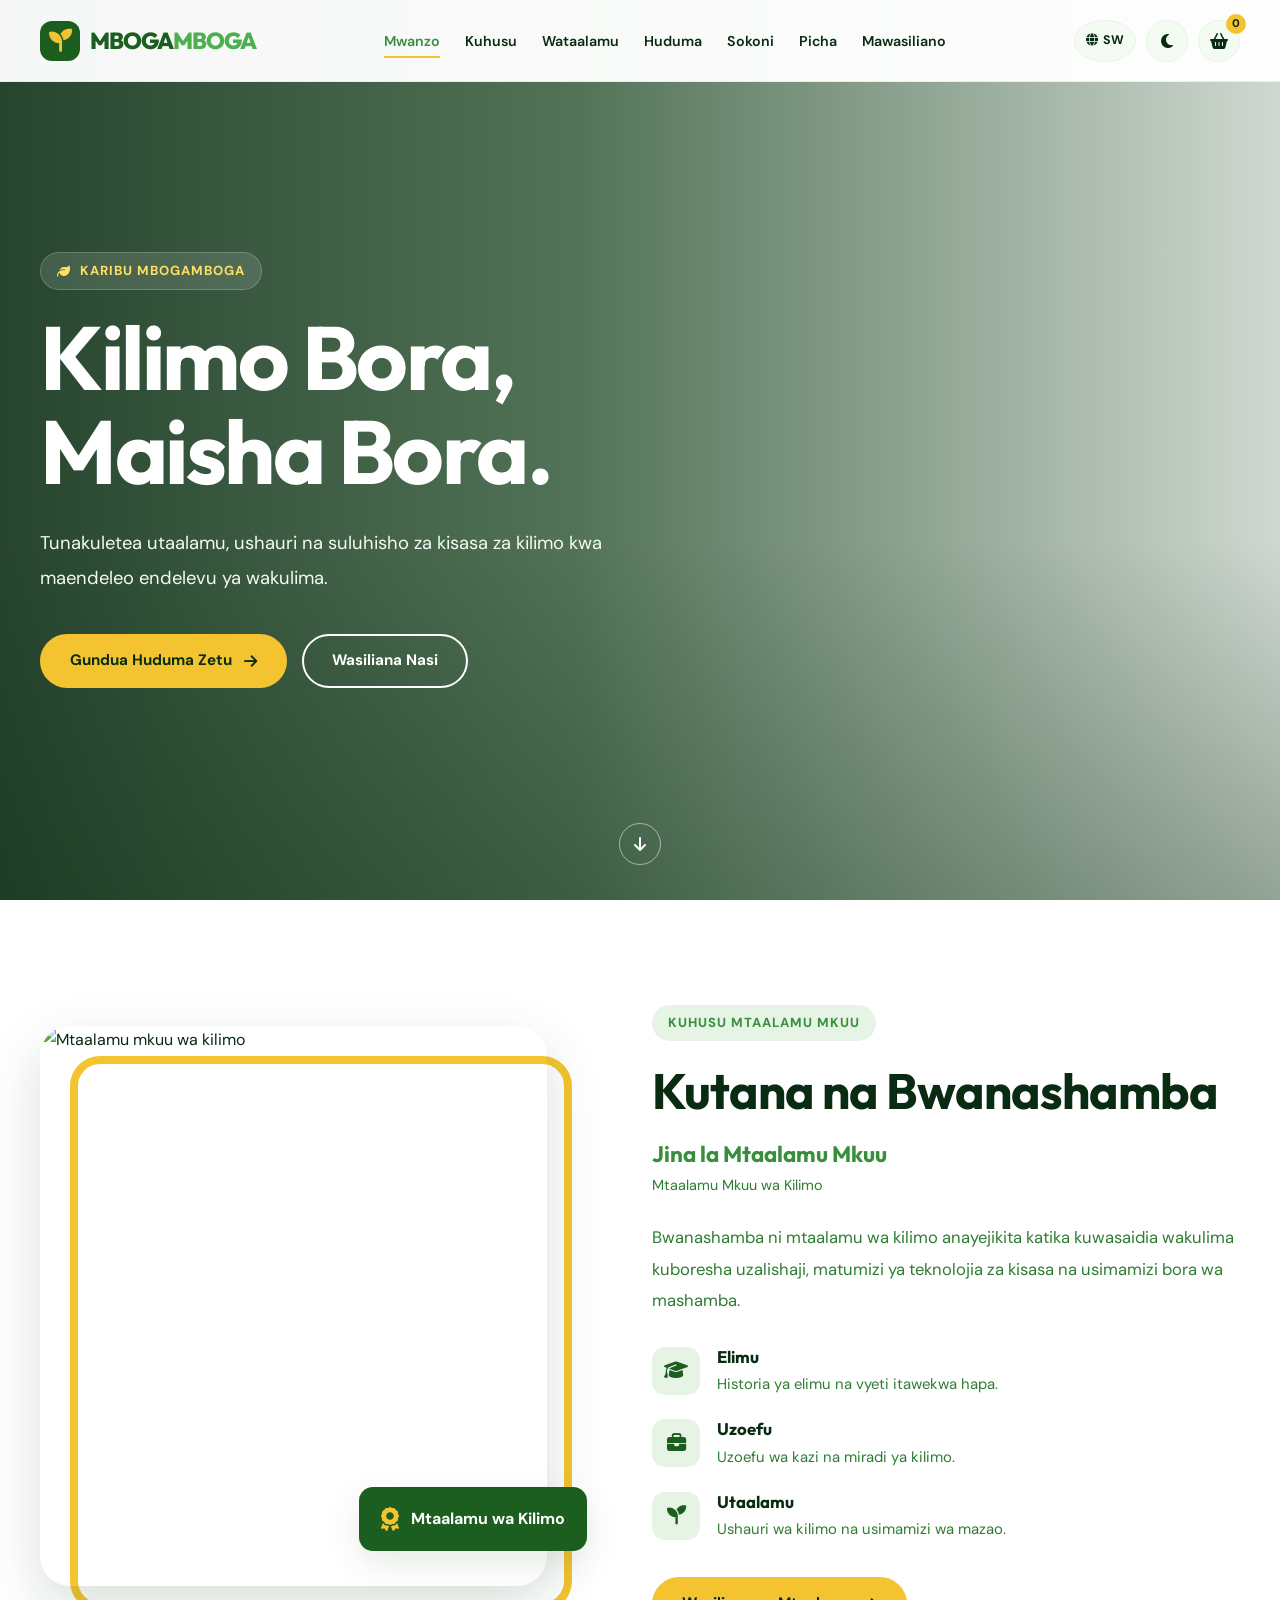
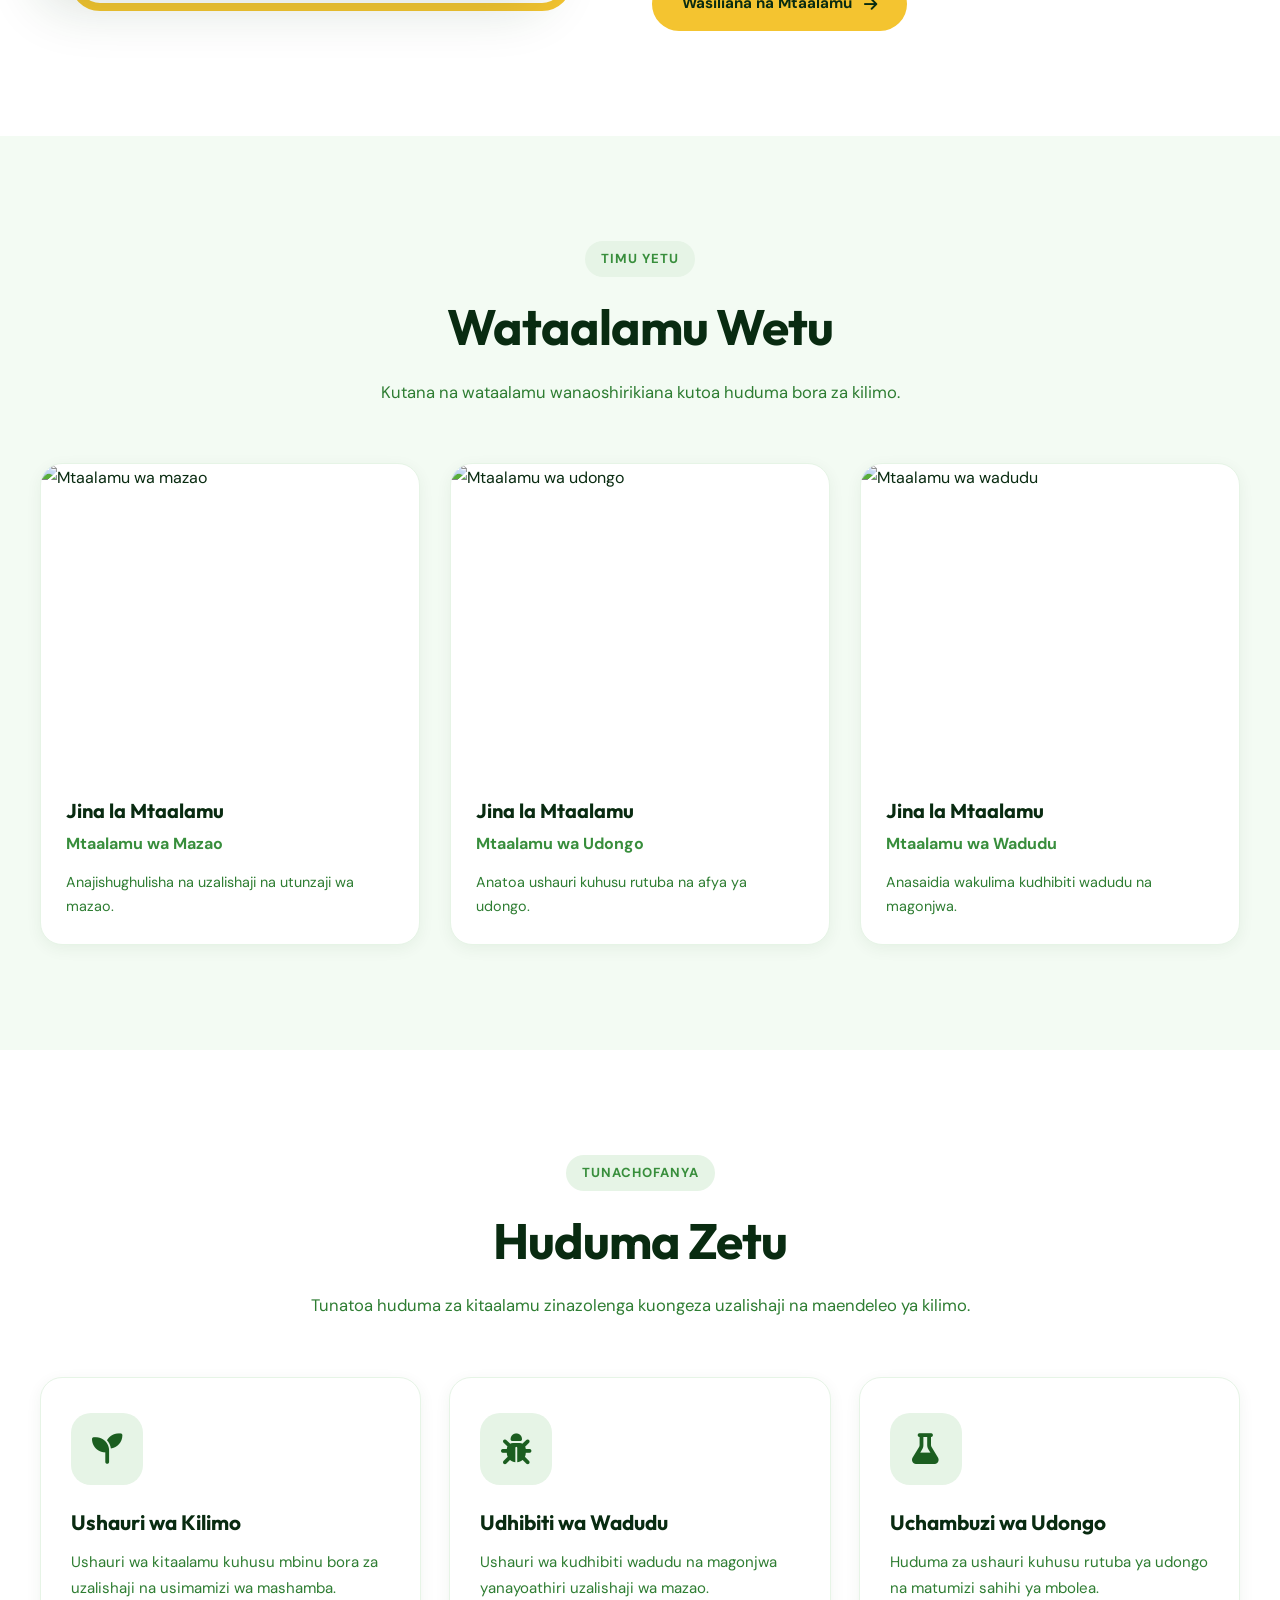
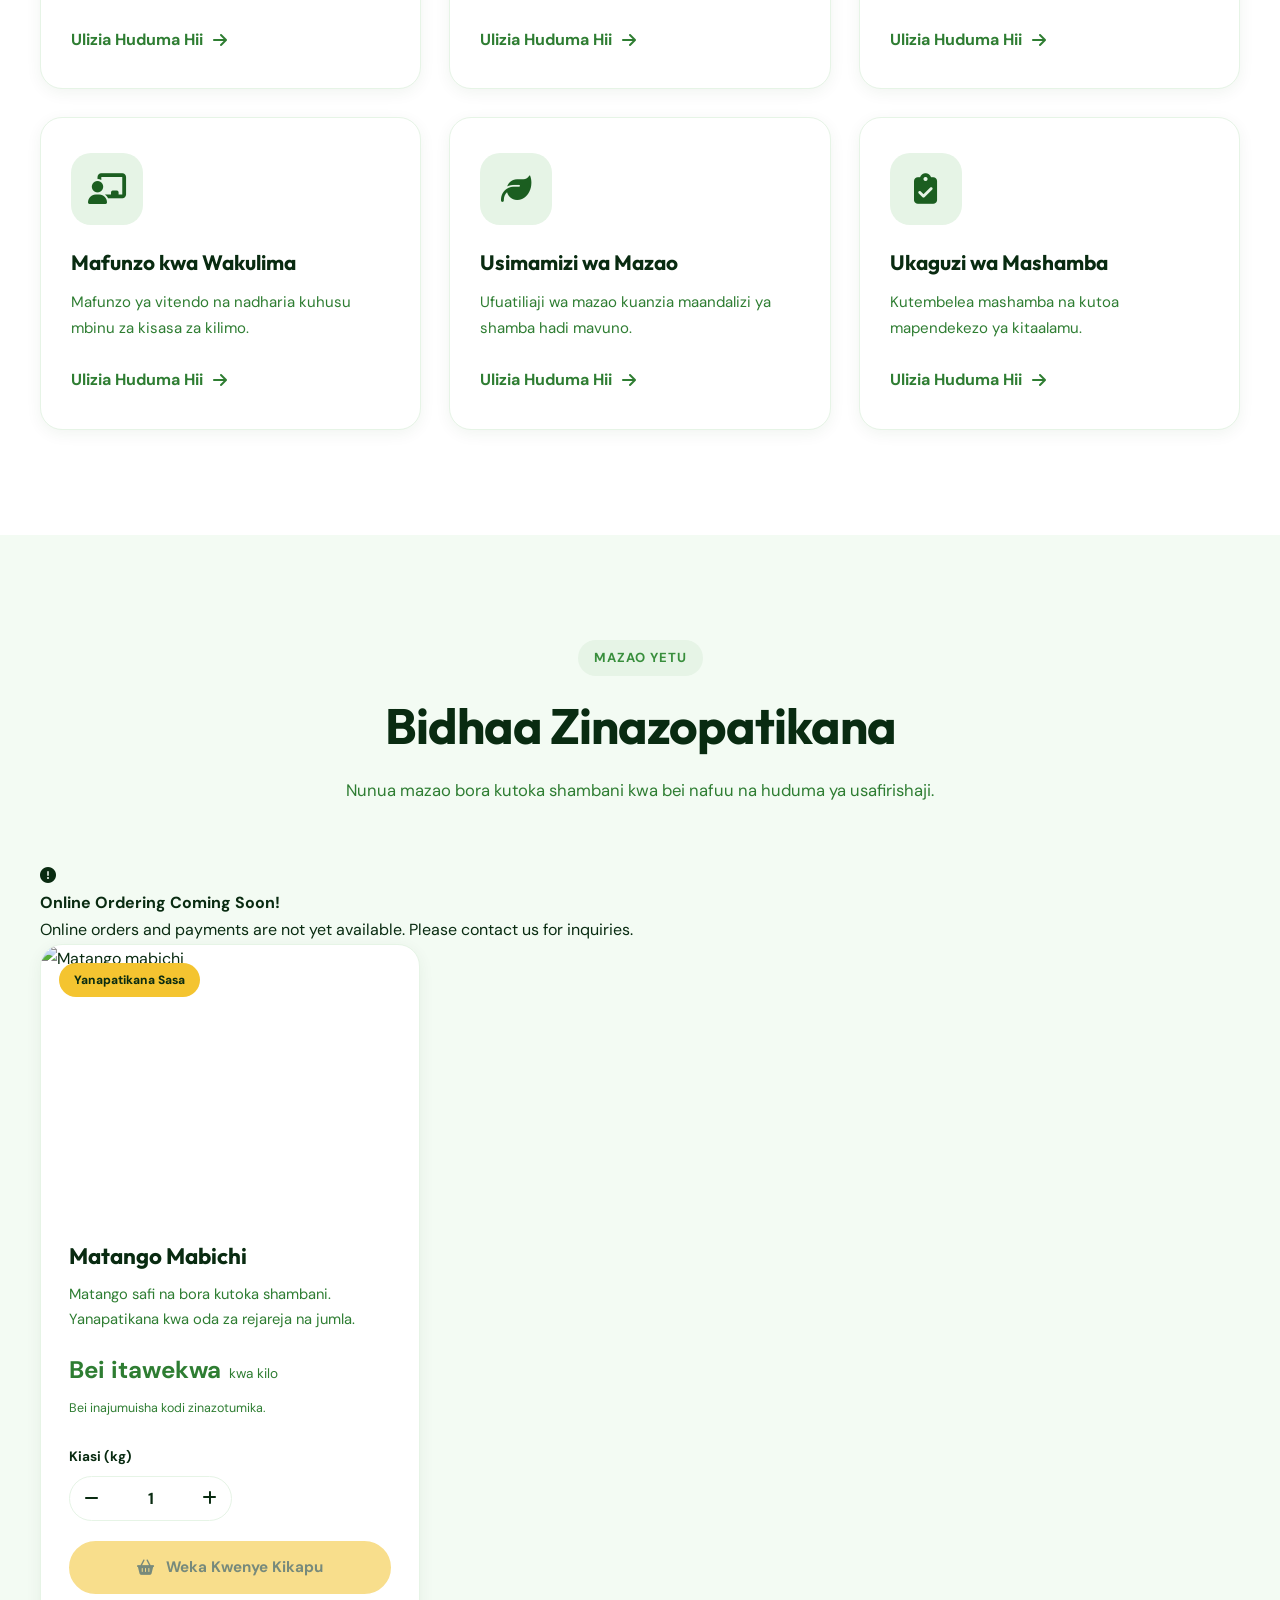
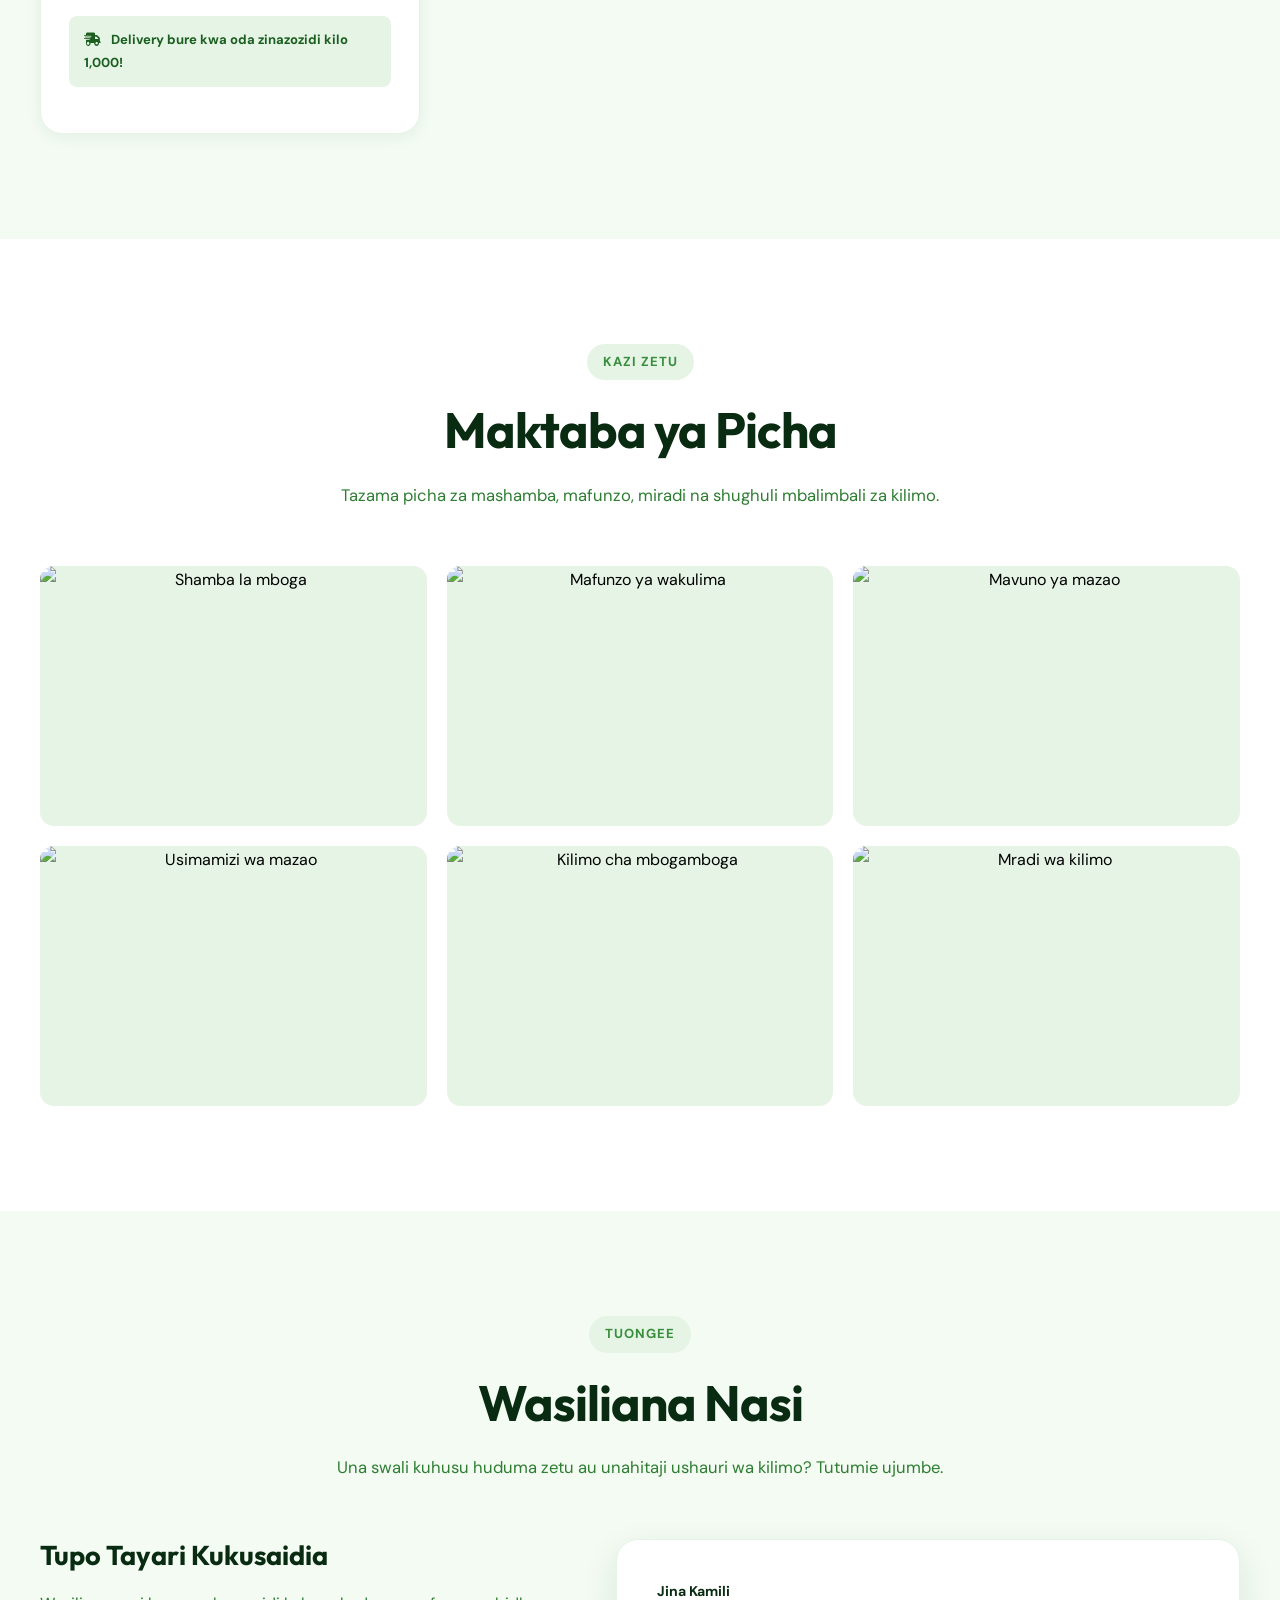
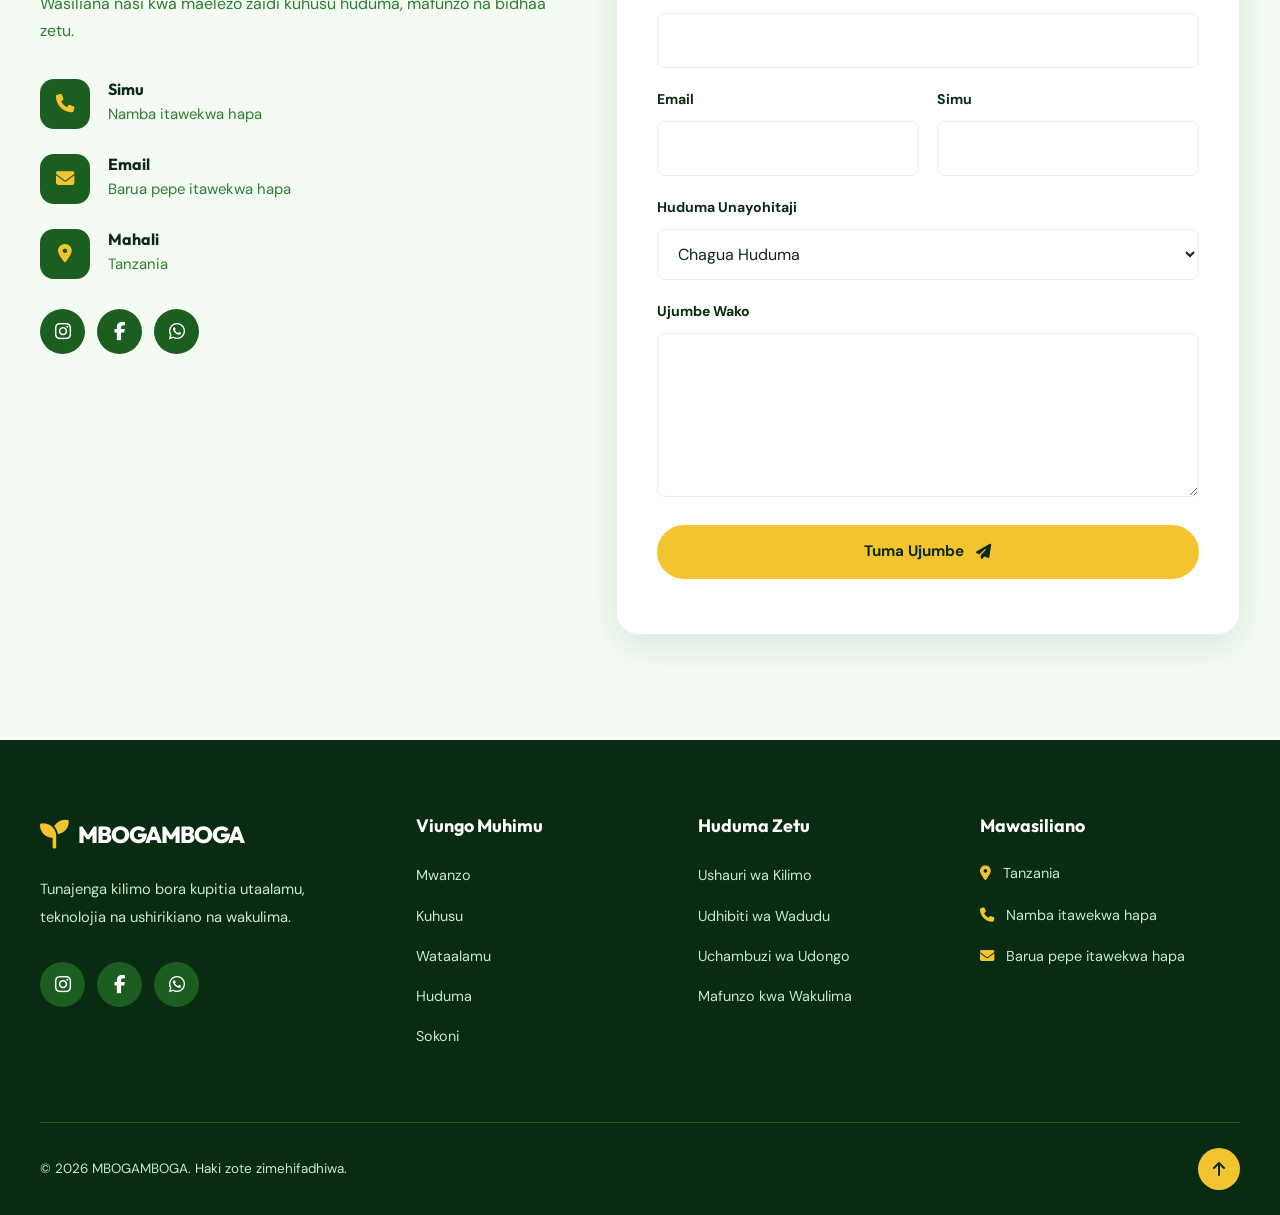
==== index.html @ ae81acc1 "first git push" ====
<!DOCTYPE html>
<html lang="sw">
<head>
  <meta charset="UTF-8">
  <meta name="viewport" content="width=device-width, initial-scale=1.0">

  <meta name="description" content="MBOGAMBOGA - Huduma za kitaalamu za kilimo, ushauri kwa wakulima na bidhaa bora za shambani.">
  <meta name="theme-color" content="#1B5E20">

  <title>MBOGAMBOGA | Kilimo Bora, Maisha Bora</title>

  <!-- Google Fonts -->
  <link rel="preconnect" href="https://fonts.googleapis.com">
  <link rel="preconnect" href="https://fonts.gstatic.com" crossorigin>
  <link href="https://fonts.googleapis.com/css2?family=DM+Sans:wght@400;500;600;700&family=Outfit:wght@400;500;600;700;800&display=swap" rel="stylesheet">

  <!-- Font Awesome Icons -->
  <link rel="stylesheet" href="https://cdnjs.cloudflare.com/ajax/libs/font-awesome/6.7.2/css/all.min.css">

  <!-- Main Stylesheet -->
  <link rel="stylesheet" href="style.css">

  <!-- JavaScript -->
  <script src="script.js" defer></script>
</head>

<body>

  <!-- ======================================
       HEADER / NAVIGATION
  ======================================= -->
  <header class="site-header" id="siteHeader">
    <div class="container nav-container">

      <a href="#home" class="logo" aria-label="Mbogamboga Home">
        <span class="logo-icon">
          <i class="fa-solid fa-seedling"></i>
        </span>
        <span>MBOGA<span class="logo-highlight">MBOGA</span></span>
      </a>

      <nav class="main-nav" id="mainNav" aria-label="Main Navigation">
        <ul class="nav-links">
          <li><a href="#home" class="nav-link active" data-i18n="navHome">Mwanzo</a></li>
          <li><a href="#about" class="nav-link" data-i18n="navAbout">Kuhusu</a></li>
          <li><a href="#team" class="nav-link" data-i18n="navTeam">Wataalamu</a></li>
          <li><a href="#services" class="nav-link" data-i18n="navServices">Huduma</a></li>
          <li><a href="#shop" class="nav-link" data-i18n="navShop">Sokoni</a></li>
          <li><a href="#gallery" class="nav-link" data-i18n="navGallery">Picha</a></li>
          <li><a href="#contact" class="nav-link" data-i18n="navContact">Mawasiliano</a></li>
        </ul>
      </nav>

      <div class="nav-actions">

        <!-- Language Switcher -->
        <button class="icon-btn language-toggle" id="languageToggle"
                type="button" aria-label="Change Language">
          <i class="fa-solid fa-globe"></i>
          <span id="currentLanguage">SW</span>
        </button>

        <!-- Theme Switcher -->
        <button class="icon-btn theme-toggle" id="themeToggle"
                type="button" aria-label="Change Theme">
          <i class="fa-solid fa-moon" id="themeIcon"></i>
        </button>

        <!-- Shopping Cart -->
        <button class="icon-btn cart-toggle" id="cartToggle"
                type="button" aria-label="Open Shopping Cart">
          <i class="fa-solid fa-basket-shopping"></i>
          <span class="cart-count" id="cartCount">0</span>
        </button>

        <!-- Mobile Menu -->
        <button class="icon-btn mobile-menu-toggle" id="menuToggle"
                type="button" aria-label="Toggle Menu"
                aria-expanded="false" aria-controls="mainNav">
          <i class="fa-solid fa-bars"></i>
        </button>

      </div>
    </div>
  </header>

  <main>

    <!-- ======================================
         HERO SECTION
    ======================================= -->
    <section class="hero-section" id="home">
      <div class="hero-overlay"></div>

      <div class="container hero-container">
        <div class="hero-content">

          <span class="section-tag hero-tag">
            <i class="fa-solid fa-leaf"></i>
            <span data-i18n="heroTag">Karibu Mbogamboga</span>
          </span>

          <h1 data-i18n="heroTitle">
            Kilimo Bora,<br>Maisha Bora.
          </h1>

          <p class="hero-description" data-i18n="heroDescription">
            Tunakuletea utaalamu, ushauri na suluhisho za kisasa
            za kilimo kwa maendeleo endelevu ya wakulima.
          </p>

          <div class="hero-buttons">
            <a href="#services" class="btn btn-primary">
              <span data-i18n="exploreServices">Gundua Huduma Zetu</span>
              <i class="fa-solid fa-arrow-right"></i>
            </a>

            <a href="#contact" class="btn btn-outline-light">
              <span data-i18n="contactUs">Wasiliana Nasi</span>
            </a>
          </div>

        </div>
      </div>

      <a href="#about" class="hero-scroll" aria-label="Scroll Down">
        <i class="fa-solid fa-arrow-down"></i>
      </a>
    </section>


    <!-- ======================================
         ABOUT MAIN EXPERT
    ======================================= -->
    <section class="section about-section" id="about">
      <div class="container">

        <div class="about-grid">

          <div class="about-image-wrapper">
            <img src="images/main-expert.jpg"
                 alt="Mtaalamu mkuu wa kilimo"
                 class="about-image"
                 loading="lazy">

            <div class="experience-badge">
              <i class="fa-solid fa-award"></i>
              <span data-i18n="expertBadge">Mtaalamu wa Kilimo</span>
            </div>
          </div>

          <div class="about-content">

            <span class="section-tag" data-i18n="aboutTag">
              Kuhusu Mtaalamu Mkuu
            </span>

            <h2 class="section-title" data-i18n="aboutTitle">
              Kutana na Bwanashamba
            </h2>

            <h3 class="expert-name">
              Jina la Mtaalamu Mkuu
            </h3>

            <p class="expert-role" data-i18n="mainExpertRole">
              Mtaalamu Mkuu wa Kilimo
            </p>

            <p class="section-description" data-i18n="aboutDescription">
              Bwanashamba ni mtaalamu wa kilimo anayejikita
              katika kuwasaidia wakulima kuboresha uzalishaji,
              matumizi ya teknolojia za kisasa na usimamizi
              bora wa mashamba.
            </p>

            <div class="expert-details">

              <div class="detail-item">
                <i class="fa-solid fa-graduation-cap"></i>
                <div>
                  <h4 data-i18n="educationTitle">Elimu</h4>
                  <p data-i18n="educationDescription">
                    Historia ya elimu na vyeti itawekwa hapa.
                  </p>
                </div>
              </div>

              <div class="detail-item">
                <i class="fa-solid fa-briefcase"></i>
                <div>
                  <h4 data-i18n="experienceTitle">Uzoefu</h4>
                  <p data-i18n="experienceDescription">
                    Uzoefu wa kazi na miradi ya kilimo.
                  </p>
                </div>
              </div>

              <div class="detail-item">
                <i class="fa-solid fa-seedling"></i>
                <div>
                  <h4 data-i18n="specializationTitle">Utaalamu</h4>
                  <p data-i18n="specializationDescription">
                    Ushauri wa kilimo na usimamizi wa mazao.
                  </p>
                </div>
              </div>

            </div>

            <a href="#contact" class="btn btn-primary">
              <span data-i18n="contactExpert">Wasiliana na Mtaalamu</span>
              <i class="fa-solid fa-arrow-right"></i>
            </a>

          </div>
        </div>
      </div>
    </section>


    <!-- ======================================
         EXPERT TEAM
    ======================================= -->
    <section class="section team-section" id="team">
      <div class="container">

        <div class="section-heading text-center">
          <span class="section-tag" data-i18n="teamTag">
            Timu Yetu
          </span>

          <h2 class="section-title" data-i18n="teamTitle">
            Wataalamu Wetu
          </h2>

          <p class="section-description" data-i18n="teamDescription">
            Kutana na wataalamu wanaoshirikiana kutoa
            huduma bora za kilimo.
          </p>
        </div>

        <div class="team-grid">

          <article class="team-card">
            <div class="team-image">
              <img src="images/experts/expert-1.jpg"
                   alt="Mtaalamu wa mazao"
                   loading="lazy">
            </div>

            <div class="team-info">
              <h3>Jina la Mtaalamu</h3>
              <p data-i18n="teamRole1">Mtaalamu wa Mazao</p>
              <span data-i18n="teamBio1">
                Anajishughulisha na uzalishaji na utunzaji wa mazao.
              </span>
            </div>
          </article>

          <article class="team-card">
            <div class="team-image">
              <img src="images/experts/expert-2.jpg"
                   alt="Mtaalamu wa udongo"
                   loading="lazy">
            </div>

            <div class="team-info">
              <h3>Jina la Mtaalamu</h3>
              <p data-i18n="teamRole2">Mtaalamu wa Udongo</p>
              <span data-i18n="teamBio2">
                Anatoa ushauri kuhusu rutuba na afya ya udongo.
              </span>
            </div>
          </article>

          <article class="team-card">
            <div class="team-image">
              <img src="images/experts/expert-3.jpg"
                   alt="Mtaalamu wa wadudu"
                   loading="lazy">
            </div>

            <div class="team-info">
              <h3>Jina la Mtaalamu</h3>
              <p data-i18n="teamRole3">Mtaalamu wa Wadudu</p>
              <span data-i18n="teamBio3">
                Anasaidia wakulima kudhibiti wadudu na magonjwa.
              </span>
            </div>
          </article>

        </div>
      </div>
    </section>


    <!-- ======================================
         AGRICULTURAL SERVICES
    ======================================= -->
    <section class="section services-section" id="services">
      <div class="container">

        <div class="section-heading text-center">
          <span class="section-tag" data-i18n="servicesTag">
            Tunachofanya
          </span>

          <h2 class="section-title" data-i18n="servicesTitle">
            Huduma Zetu
          </h2>

          <p class="section-description" data-i18n="servicesDescription">
            Tunatoa huduma za kitaalamu zinazolenga
            kuongeza uzalishaji na maendeleo ya kilimo.
          </p>
        </div>

        <div class="services-grid">

          <article class="service-card">
            <div class="service-icon">
              <i class="fa-solid fa-seedling"></i>
            </div>

            <h3 data-i18n="service1Title">Ushauri wa Kilimo</h3>

            <p data-i18n="service1Description">
              Ushauri wa kitaalamu kuhusu mbinu bora
              za uzalishaji na usimamizi wa mashamba.
            </p>

            <button class="service-inquiry btn-link"
                    type="button"
                    data-service="agricultural-consultation">
              <span data-i18n="inquireService">Ulizia Huduma Hii</span>
              <i class="fa-solid fa-arrow-right"></i>
            </button>
          </article>

          <article class="service-card">
            <div class="service-icon">
              <i class="fa-solid fa-bug"></i>
            </div>

            <h3 data-i18n="service2Title">Udhibiti wa Wadudu</h3>

            <p data-i18n="service2Description">
              Ushauri wa kudhibiti wadudu na magonjwa
              yanayoathiri uzalishaji wa mazao.
            </p>

            <button class="service-inquiry btn-link"
                    type="button"
                    data-service="pest-management">
              <span data-i18n="inquireService">Ulizia Huduma Hii</span>
              <i class="fa-solid fa-arrow-right"></i>
            </button>
          </article>

          <article class="service-card">
            <div class="service-icon">
              <i class="fa-solid fa-flask"></i>
            </div>

            <h3 data-i18n="service3Title">Uchambuzi wa Udongo</h3>

            <p data-i18n="service3Description">
              Huduma za ushauri kuhusu rutuba
              ya udongo na matumizi sahihi ya mbolea.
            </p>

            <button class="service-inquiry btn-link"
                    type="button"
                    data-service="soil-analysis">
              <span data-i18n="inquireService">Ulizia Huduma Hii</span>
              <i class="fa-solid fa-arrow-right"></i>
            </button>
          </article>

          <article class="service-card">
            <div class="service-icon">
              <i class="fa-solid fa-chalkboard-user"></i>
            </div>

            <h3 data-i18n="service4Title">Mafunzo kwa Wakulima</h3>

            <p data-i18n="service4Description">
              Mafunzo ya vitendo na nadharia
              kuhusu mbinu za kisasa za kilimo.
            </p>

            <button class="service-inquiry btn-link"
                    type="button"
                    data-service="farmer-training">
              <span data-i18n="inquireService">Ulizia Huduma Hii</span>
              <i class="fa-solid fa-arrow-right"></i>
            </button>
          </article>

          <article class="service-card">
            <div class="service-icon">
              <i class="fa-solid fa-leaf"></i>
            </div>

            <h3 data-i18n="service5Title">Usimamizi wa Mazao</h3>

            <p data-i18n="service5Description">
              Ufuatiliaji wa mazao kuanzia
              maandalizi ya shamba hadi mavuno.
            </p>

            <button class="service-inquiry btn-link"
                    type="button"
                    data-service="crop-management">
              <span data-i18n="inquireService">Ulizia Huduma Hii</span>
              <i class="fa-solid fa-arrow-right"></i>
            </button>
          </article>

          <article class="service-card">
            <div class="service-icon">
              <i class="fa-solid fa-clipboard-check"></i>
            </div>

            <h3 data-i18n="service6Title">Ukaguzi wa Mashamba</h3>

            <p data-i18n="service6Description">
              Kutembelea mashamba na kutoa
              mapendekezo ya kitaalamu.
            </p>

            <button class="service-inquiry btn-link"
                    type="button"
                    data-service="farm-inspection">
              <span data-i18n="inquireService">Ulizia Huduma Hii</span>
              <i class="fa-solid fa-arrow-right"></i>
            </button>
          </article>

        </div>
      </div>
    </section>


    <!-- ======================================
         SHOP / ACTIVE PRODUCTS
    ======================================= -->
    <section class="section shop-section" id="shop">
      <div class="container">

        <div class="section-heading text-center">
          <span class="section-tag" data-i18n="shopTag">
            Mazao Yetu
          </span>

          <h2 class="section-title" data-i18n="shopTitle">
            Bidhaa Zinazopatikana
          </h2>

          <p class="section-description" data-i18n="shopDescription">
            Nunua mazao bora kutoka shambani
            kwa bei nafuu na huduma ya usafirishaji.
          </p>
        </div>

        <!-- Online Ordering Notice -->
        <div class="ordering-notice" role="status">
        <i class="fa-solid fa-circle-exclamation"></i>
        <div>
            <strong data-i18n="orderingComingSoon">
            Online Ordering Coming Soon!
            </strong>
            <p data-i18n="orderingComingSoonDescription">
            Online orders and payments are not yet available.
            Please contact us for inquiries.
            </p>
        </div>
        </div>

        <div class="products-grid" id="productsGrid">

          <!-- Placeholder product.
               Products will eventually load from the backend. -->

          <article class="product-card" data-product-id="cucumber-001">

            <div class="product-image">
              <img src="images/products/matango.jpg"
                   alt="Matango mabichi"
                   loading="lazy">

              <span class="product-badge" data-i18n="availableNow">
                Yanapatikana Sasa
              </span>
            </div>

            <div class="product-info">

              <h3 data-i18n="cucumberName">Matango Mabichi</h3>

              <p data-i18n="cucumberDescription">
                Matango safi na bora kutoka shambani.
                Yanapatikana kwa oda za rejareja na jumla.
              </p>

              <div class="product-price">
                <strong id="cucumberPrice"
                        data-price-status="pending">
                  Bei itawekwa
                </strong>
                <span data-i18n="perKg">kwa kilo</span>
              </div>

              <p class="tax-note" data-i18n="taxIncluded">
                Bei inajumuisha kodi zinazotumika.
              </p>

              <div class="product-purchase">

                <div class="quantity-selector">
                  <label for="productQuantity" data-i18n="quantityLabel">
                    Kiasi (kg)
                  </label>

                  <div class="quantity-controls">
                    <button type="button"
                            id="decreaseQuantity"
                            aria-label="Decrease Quantity">
                      <i class="fa-solid fa-minus"></i>
                    </button>

                    <input type="number"
                           id="productQuantity"
                           value="1"
                           min="1"
                           step="1"
                           inputmode="numeric">

                    <button type="button"
                            id="increaseQuantity"
                            aria-label="Increase Quantity">
                      <i class="fa-solid fa-plus"></i>
                    </button>
                  </div>
                </div>

                <button class="btn btn-primary add-to-cart"
                        type="button"
                        data-product-id="cucumber-001"
                        disabled>
                  <i class="fa-solid fa-basket-shopping"></i>
                  <span data-i18n="addToCart">Weka Kwenye Kikapu</span>
                </button>

              </div>

              <p class="delivery-promo">
                <i class="fa-solid fa-truck-fast"></i>
                <span data-i18n="freeDeliveryPromo">
                  Delivery bure kwa oda zinazozidi kilo 1,000!
                </span>
              </p>

            </div>
          </article>

        </div>
      </div>
    </section>


    <!-- ======================================
         PHOTO GALLERY
    ======================================= -->
    <section class="section gallery-section" id="gallery">
      <div class="container">

        <div class="section-heading text-center">
          <span class="section-tag" data-i18n="galleryTag">
            Kazi Zetu
          </span>

          <h2 class="section-title" data-i18n="galleryTitle">
            Maktaba ya Picha
          </h2>

          <p class="section-description" data-i18n="galleryDescription">
            Tazama picha za mashamba, mafunzo,
            miradi na shughuli mbalimbali za kilimo.
          </p>
        </div>

        <div class="gallery-grid">

          <button class="gallery-item" type="button"
                  data-image="images/gallery/gallery-1.jpg"
                  aria-label="View farm image">
            <img src="images/gallery/gallery-1.jpg"
                 alt="Shamba la mboga"
                 loading="lazy">
            <span class="gallery-overlay">
              <i class="fa-solid fa-magnifying-glass-plus"></i>
            </span>
          </button>

          <button class="gallery-item" type="button"
                  data-image="images/gallery/gallery-2.jpg"
                  aria-label="View agricultural training">
            <img src="images/gallery/gallery-2.jpg"
                 alt="Mafunzo ya wakulima"
                 loading="lazy">
            <span class="gallery-overlay">
              <i class="fa-solid fa-magnifying-glass-plus"></i>
            </span>
          </button>

          <button class="gallery-item" type="button"
                  data-image="images/gallery/gallery-3.jpg"
                  aria-label="View harvest image">
            <img src="images/gallery/gallery-3.jpg"
                 alt="Mavuno ya mazao"
                 loading="lazy">
            <span class="gallery-overlay">
              <i class="fa-solid fa-magnifying-glass-plus"></i>
            </span>
          </button>

          <button class="gallery-item" type="button"
                  data-image="images/gallery/gallery-4.jpg"
                  aria-label="View crop management">
            <img src="images/gallery/gallery-4.jpg"
                 alt="Usimamizi wa mazao"
                 loading="lazy">
            <span class="gallery-overlay">
              <i class="fa-solid fa-magnifying-glass-plus"></i>
            </span>
          </button>

          <button class="gallery-item" type="button"
                  data-image="images/gallery/gallery-5.jpg"
                  aria-label="View vegetable farm">
            <img src="images/gallery/gallery-5.jpg"
                 alt="Kilimo cha mbogamboga"
                 loading="lazy">
            <span class="gallery-overlay">
              <i class="fa-solid fa-magnifying-glass-plus"></i>
            </span>
          </button>

          <button class="gallery-item" type="button"
                  data-image="images/gallery/gallery-6.jpg"
                  aria-label="View farm project">
            <img src="images/gallery/gallery-6.jpg"
                 alt="Mradi wa kilimo"
                 loading="lazy">
            <span class="gallery-overlay">
              <i class="fa-solid fa-magnifying-glass-plus"></i>
            </span>
          </button>

        </div>
      </div>
    </section>


    <!-- ======================================
         CONTACT SECTION
    ======================================= -->
    <section class="section contact-section" id="contact">
      <div class="container">

        <div class="section-heading text-center">
          <span class="section-tag" data-i18n="contactTag">
            Tuongee
          </span>

          <h2 class="section-title" data-i18n="contactTitle">
            Wasiliana Nasi
          </h2>

          <p class="section-description" data-i18n="contactDescription">
            Una swali kuhusu huduma zetu au unahitaji
            ushauri wa kilimo? Tutumie ujumbe.
          </p>
        </div>

        <div class="contact-grid">

          <div class="contact-info">

            <h3 data-i18n="contactInfoTitle">
              Tupo Tayari Kukusaidia
            </h3>

            <p data-i18n="contactInfoDescription">
              Wasiliana nasi kwa maelezo zaidi kuhusu
              huduma, mafunzo na bidhaa zetu.
            </p>

            <div class="contact-detail">
              <i class="fa-solid fa-phone"></i>
              <div>
                <h4 data-i18n="phoneLabel">Simu</h4>
                <p>Namba itawekwa hapa</p>
              </div>
            </div>

            <div class="contact-detail">
              <i class="fa-solid fa-envelope"></i>
              <div>
                <h4>Email</h4>
                <p>Barua pepe itawekwa hapa</p>
              </div>
            </div>

            <div class="contact-detail">
              <i class="fa-solid fa-location-dot"></i>
              <div>
                <h4 data-i18n="locationLabel">Mahali</h4>
                <p data-i18n="locationValue">Tanzania</p>
              </div>
            </div>

            <div class="social-links">
              <!-- Replace # with actual social profile URLs -->
              <a href="#" class="social-link"
                 aria-label="Instagram">
                <i class="fa-brands fa-instagram"></i>
              </a>

              <a href="#" class="social-link"
                 aria-label="Facebook">
                <i class="fa-brands fa-facebook-f"></i>
              </a>

              <a href="#" class="social-link"
                 aria-label="WhatsApp">
                <i class="fa-brands fa-whatsapp"></i>
              </a>
            </div>

          </div>

          <div class="contact-form-wrapper">

            <form id="contactForm" class="contact-form">

              <div class="form-group">
                <label for="contactName" data-i18n="nameLabel">
                  Jina Kamili
                </label>
                <input type="text"
                       id="contactName"
                       name="name"
                       required
                       autocomplete="name">
              </div>

              <div class="form-row">
                <div class="form-group">
                  <label for="contactEmail">Email</label>
                  <input type="email"
                         id="contactEmail"
                         name="email"
                         required
                         autocomplete="email">
                </div>

                <div class="form-group">
                  <label for="contactPhone" data-i18n="phoneLabel">
                    Simu
                  </label>
                  <input type="tel"
                         id="contactPhone"
                         name="phone"
                         autocomplete="tel">
                </div>
              </div>

              <div class="form-group">
                <label for="contactService" data-i18n="serviceLabel">
                  Huduma Unayohitaji
                </label>

                <select id="contactService" name="service">
                  <option value="" data-i18n="selectService">
                    Chagua Huduma
                  </option>
                  <option value="agricultural-consultation" data-i18n="service1Title">Ushauri wa Kilimo</option>
                  <option value="pest-management" data-i18n="service2Title">Udhibiti wa Wadudu</option>
                  <option value="soil-analysis" data-i18n="service3Title">Uchambuzi wa Udongo</option>
                  <option value="farmer-training" data-i18n="service4Title">Mafunzo kwa Wakulima</option>
                  <option value="crop-management" data-i18n="service5Title">Usimamizi wa Mazao</option>
                  <option value="farm-inspection" data-i18n="service6Title">Ukaguzi wa Mashamba</option>
                  <option value="other" data-i18n="otherInquiry">Mengineyo</option>
                </select>
              </div>

              <div class="form-group">
                <label for="contactMessage" data-i18n="messageLabel">
                  Ujumbe Wako
                </label>

                <textarea id="contactMessage"
                          name="message"
                          rows="5"
                          required></textarea>
              </div>

              <button type="submit" class="btn btn-primary btn-full">
                <span data-i18n="sendMessage">Tuma Ujumbe</span>
                <i class="fa-solid fa-paper-plane"></i>
              </button>

              <p id="contactFormStatus"
                 class="form-status"
                 role="status"
                 aria-live="polite"></p>

            </form>
          </div>

        </div>
      </div>
    </section>

  </main>


  <!-- ======================================
       SHOPPING CART DRAWER
  ======================================= -->
  <div class="cart-backdrop" id="cartBackdrop" hidden></div>

  <aside class="cart-drawer" id="cartDrawer"
         role="dialog"
         aria-modal="true"
         aria-labelledby="cartTitle"
         aria-hidden="true"
         tabindex="-1">

    <div class="cart-header">
      <h2 id="cartTitle" data-i18n="cartTitle">
        Kikapu Chako
      </h2>

      <button class="icon-btn" id="closeCart"
              type="button" aria-label="Close Cart">
        <i class="fa-solid fa-xmark"></i>
      </button>
    </div>

    <div class="cart-body" id="cartItems">
      <p class="empty-cart-message" data-i18n="emptyCart">
        Kikapu chako kiko wazi.
      </p>
    </div>

    <div class="cart-footer">

      <div class="cart-summary-row">
        <span data-i18n="subtotal">Jumla ya Bidhaa</span>
        <strong id="cartSubtotal">TZS 0</strong>
      </div>

      <p class="cart-delivery-note" data-i18n="deliveryCalculatedCheckout">
        Delivery itahesabiwa wakati wa checkout.
      </p>

      <button class="btn btn-primary btn-full"
              id="checkoutButton"
              type="button"
              disabled>
        <span data-i18n="proceedCheckout">Endelea na Malipo</span>
        <i class="fa-solid fa-arrow-right"></i>
      </button>

    </div>
  </aside>


  <!-- ======================================
       CHECKOUT MODAL
  ======================================= -->
  <div class="modal-backdrop" id="checkoutBackdrop" hidden></div>

  <section class="checkout-modal" id="checkoutModal"
           role="dialog"
           aria-modal="true"
           aria-labelledby="checkoutTitle"
           aria-hidden="true"
           tabindex="-1">

    <div class="modal-header">
      <h2 id="checkoutTitle" data-i18n="checkoutTitle">
        Kamilisha Oda Yako
      </h2>

      <button class="icon-btn" id="closeCheckout"
              type="button" aria-label="Close Checkout">
        <i class="fa-solid fa-xmark"></i>
      </button>
    </div>

    <div class="modal-body">

      <form id="checkoutForm">

        <div class="form-row">
          <div class="form-group">
            <label for="customerName" data-i18n="nameLabel">
              Jina Kamili
            </label>
            <input type="text" id="customerName"
                   name="customerName" required
                   autocomplete="name">
          </div>

          <div class="form-group">
            <label for="customerPhone" data-i18n="phoneLabel">
              Namba ya Simu
            </label>
            <input type="tel" id="customerPhone"
                   name="customerPhone" required
                   autocomplete="tel"
                   placeholder="07XXXXXXXX">
          </div>
        </div>

        <div class="form-row">
          <div class="form-group">
            <label for="deliveryRegion" data-i18n="regionLabel">
              Mkoa
            </label>
            <select id="deliveryRegion"
                    name="region" required>
              <option value="" data-i18n="selectRegion">
                Chagua Mkoa
              </option>
              <!-- Regions loaded by JavaScript -->
            </select>
          </div>

          <div class="form-group">
            <label for="deliveryDistrict" data-i18n="districtLabel">
              Wilaya
            </label>
            <select id="deliveryDistrict"
                    name="district" required disabled>
              <option value="" data-i18n="selectDistrict">
                Chagua Wilaya
              </option>
            </select>
          </div>
        </div>

        <div class="form-group">
          <label for="deliveryAddress" data-i18n="addressLabel">
            Anwani ya Kufikishia
          </label>
          <textarea id="deliveryAddress"
                    name="address"
                    rows="3"
                    required></textarea>
        </div>

        <div class="form-group">
          <label for="orderNotes" data-i18n="orderNotesLabel">
            Maelekezo ya Ziada (Si lazima)
          </label>
          <textarea id="orderNotes"
                    name="notes"
                    rows="2"></textarea>
        </div>

        <div class="checkout-summary">

          <h3 data-i18n="orderSummary">
            Muhtasari wa Oda
          </h3>

          <div class="summary-row">
            <span data-i18n="subtotal">Jumla ya Bidhaa</span>
            <strong id="checkoutSubtotal">TZS 0</strong>
          </div>

          <div class="summary-row">
            <span data-i18n="deliveryFee">Gharama ya Delivery</span>
            <strong id="checkoutDelivery">Inasubiri eneo</strong>
          </div>

          <p id="deliveryStatus"
             class="delivery-status"
             role="status"
             aria-live="polite"></p>

          <div class="summary-row total-row">
            <span data-i18n="grandTotal">Jumla ya Malipo</span>
            <strong id="checkoutTotal">TZS 0</strong>
          </div>

          <p class="tax-note" data-i18n="taxIncluded">
            Bei inajumuisha kodi zinazotumika.
          </p>

        </div>

        <fieldset class="payment-methods">
          <legend data-i18n="paymentMethod">
            Chagua Njia ya Malipo
          </legend>

          <label class="payment-option">
            <input type="radio"
                   name="paymentMethod"
                   value="mpesa"
                   required>
            <span>
              <i class="fa-solid fa-mobile-screen"></i>
              M-Pesa
            </span>
          </label>

          <label class="payment-option">
            <input type="radio"
                   name="paymentMethod"
                   value="mixx"
                   required>
            <span>
              <i class="fa-solid fa-mobile-screen-button"></i>
              Mixx by Yas
            </span>
          </label>
        </fieldset>

        <button type="submit"
                class="btn btn-primary btn-full"
                id="payNowButton"
                disabled>
          <i class="fa-solid fa-lock"></i>
          <span data-i18n="payNow">Lipa Sasa</span>
        </button>

        <p class="secure-payment-note">
          <i class="fa-solid fa-shield-halved"></i>
          <span data-i18n="securePaymentNote">
            Malipo salama kupitia payment gateway.
          </span>
        </p>

        <p id="paymentStatus"
           class="form-status"
           role="status"
           aria-live="polite"></p>

      </form>
    </div>
  </section>


  <!-- ======================================
       GALLERY LIGHTBOX
  ======================================= -->
  <div class="lightbox" id="galleryLightbox"
       role="dialog"
       aria-modal="true"
       aria-label="Gallery Image"
       aria-hidden="true"
       tabindex="-1">

    <button class="lightbox-close" id="closeLightbox"
            type="button" aria-label="Close Image">
      <i class="fa-solid fa-xmark"></i>
    </button>

    <img src="" id="lightboxImage" alt="Gallery Preview">

  </div>


  <!-- ======================================
       RECEIPT MODAL
  ======================================= -->
  <div class="modal-backdrop" id="receiptBackdrop" hidden></div>

  <section class="receipt-modal" id="receiptModal"
           role="dialog"
           aria-modal="true"
           aria-labelledby="receiptTitle"
           aria-hidden="true"
           tabindex="-1">

    <div class="modal-header">
      <h2 id="receiptTitle" data-i18n="receiptTitle">
        Risiti ya Malipo
      </h2>

      <button class="icon-btn" id="closeReceipt"
              type="button" aria-label="Close Receipt">
        <i class="fa-solid fa-xmark"></i>
      </button>
    </div>

    <div class="receipt-content" id="receiptContent">
      <!-- Verified receipt information from backend -->
    </div>

    <button class="btn btn-primary btn-full"
            id="downloadReceipt"
            type="button"
            disabled>
      <i class="fa-solid fa-file-pdf"></i>
      <span data-i18n="downloadReceipt">
        Pakua Risiti (PDF)
      </span>
    </button>

  </section>


  <!-- ======================================
       FOOTER
  ======================================= -->
  <footer class="site-footer">

    <div class="container">

      <div class="footer-grid">

        <div class="footer-about">
          <a href="#home" class="logo footer-logo">
            <i class="fa-solid fa-seedling"></i>
            <span>MBOGAMBOGA</span>
          </a>

          <p data-i18n="footerDescription">
            Tunajenga kilimo bora kupitia utaalamu,
            teknolojia na ushirikiano na wakulima.
          </p>

          <div class="footer-socials">
            <a href="#" aria-label="Instagram">
              <i class="fa-brands fa-instagram"></i>
            </a>
            <a href="#" aria-label="Facebook">
              <i class="fa-brands fa-facebook-f"></i>
            </a>
            <a href="#" aria-label="WhatsApp">
              <i class="fa-brands fa-whatsapp"></i>
            </a>
          </div>
        </div>

        <div class="footer-links">
          <h3 data-i18n="quickLinks">Viungo Muhimu</h3>

          <ul>
            <li><a href="#home" data-i18n="navHome">Mwanzo</a></li>
            <li><a href="#about" data-i18n="navAbout">Kuhusu</a></li>
            <li><a href="#team" data-i18n="navTeam">Wataalamu</a></li>
            <li><a href="#services" data-i18n="navServices">Huduma</a></li>
            <li><a href="#shop" data-i18n="navShop">Sokoni</a></li>
          </ul>
        </div>

        <div class="footer-links">
          <h3 data-i18n="footerServices">Huduma Zetu</h3>

          <ul>
            <li><a href="#services" data-i18n="service1Title">Ushauri wa Kilimo</a></li>
            <li><a href="#services" data-i18n="service2Title">Udhibiti wa Wadudu</a></li>
            <li><a href="#services" data-i18n="service3Title">Uchambuzi wa Udongo</a></li>
            <li><a href="#services" data-i18n="service4Title">Mafunzo kwa Wakulima</a></li>
          </ul>
        </div>

        <div class="footer-contact">
          <h3 data-i18n="navContact">Mawasiliano</h3>

          <p>
            <i class="fa-solid fa-location-dot"></i>
            Tanzania
          </p>

          <p>
            <i class="fa-solid fa-phone"></i>
            Namba itawekwa hapa
          </p>

          <p>
            <i class="fa-solid fa-envelope"></i>
            Barua pepe itawekwa hapa
          </p>
        </div>

      </div>

      <div class="footer-bottom">
        <p>
          &copy; <span id="currentYear">2026</span>
          MBOGAMBOGA.
          <span data-i18n="rightsReserved">
            Haki zote zimehifadhiwa.
          </span>
        </p>

        <a href="#home" class="back-to-top"
           aria-label="Back to Top">
          <i class="fa-solid fa-arrow-up"></i>
        </a>
      </div>

    </div>
  </footer>

</body>
</html>
---- style.css ----
/* =========================================================
   MBOGAMBOGA — MAIN STYLESHEET
   Modern Agricultural Website
   Theme: White / Green / Yellow
   ========================================================= */

/* -----------------------------
   1. CSS VARIABLES & THEMES
----------------------------- */

:root {
  color-scheme: light;

  --white: #ffffff;
  --green-50: #f3fbf3;
  --green-100: #e6f4e6;
  --green-200: #c9e8cb;
  --green-300: #a5d6a7;
  --green-400: #66bb6a;
  --green-500: #4caf50;
  --green-600: #388e3c;
  --green-700: #2e7d32;
  --green-800: #1b5e20;
  --green-900: #103d17;
  --green-950: #092b11;

  --yellow-50: #fffdf0;
  --yellow-100: #fff7cf;
  --yellow-200: #ffed99;
  --yellow-300: #ffe066;
  --yellow-400: #f4c430;
  --yellow-500: #e6b422;
  --yellow-600: #c99a13;

  --primary: var(--green-800);
  --primary-hover: var(--green-700);
  --accent: var(--yellow-400);
  --accent-hover: var(--yellow-300);

  --bg-main: var(--white);
  --bg-soft: var(--green-50);
  --bg-card: var(--white);
  --bg-header: rgba(255, 255, 255, 0.96);

  --text-main: var(--green-950);
  --text-muted: var(--green-700);
  --text-on-primary: var(--white);

  --border-color: var(--green-100);
  --input-bg: var(--white);

  --shadow-sm: 0 4px 16px rgba(16, 61, 23, 0.06);
  --shadow-md: 0 12px 35px rgba(16, 61, 23, 0.10);
  --shadow-lg: 0 20px 55px rgba(16, 61, 23, 0.16);

  --radius-sm: 8px;
  --radius-md: 14px;
  --radius-lg: 22px;
  --radius-xl: 30px;

  --container-width: 1200px;
  --header-height: 82px;

  --transition: 0.3s ease;
}

/* Dark theme is applied by JavaScript */

[data-theme="dark"] {
  color-scheme: dark;

  --primary: var(--green-400);
  --primary-hover: var(--green-300);

  --bg-main: var(--green-950);
  --bg-soft: var(--green-900);
  --bg-card: #123e1c;
  --bg-header: rgba(9, 43, 17, 0.97);

  --text-main: var(--white);
  --text-muted: var(--green-200);
  --text-on-primary: var(--green-950);

  --border-color: #285b32;
  --input-bg: #174622;

  --shadow-sm: 0 4px 16px rgba(0, 30, 7, 0.20);
  --shadow-md: 0 12px 35px rgba(0, 30, 7, 0.28);
  --shadow-lg: 0 20px 55px rgba(0, 30, 7, 0.38);
}

/* -----------------------------
   2. RESET & BASE
----------------------------- */

* {
  margin: 0;
  padding: 0;
  box-sizing: border-box;
}

html {
  scroll-behavior: smooth;
  scroll-padding-top: var(--header-height);
}

body {
  font-family: "DM Sans", sans-serif;
  background: var(--bg-main);
  color: var(--text-main);
  line-height: 1.7;
  overflow-x: hidden;
  transition:
    background-color var(--transition),
    color var(--transition);
}

body.no-scroll {
  overflow: hidden;
}

h1, h2, h3, h4, h5, h6 {
  font-family: "Outfit", sans-serif;
  line-height: 1.2;
  font-weight: 700;
}

a {
  color: inherit;
  text-decoration: none;
  transition: var(--transition);
}

ul {
  list-style: none;
}

button,
input,
select,
textarea {
  font: inherit;
}

button {
  cursor: pointer;
}

button:disabled {
  cursor: not-allowed;
  opacity: 0.55;
}

img {
  display: block;
  max-width: 100%;
}

::selection {
  background: var(--yellow-400);
  color: var(--green-950);
}

:focus-visible {
  outline: 3px solid var(--yellow-400);
  outline-offset: 3px;
}

.container {
  width: min(100% - 40px, var(--container-width));
  margin-inline: auto;
}

.section {
  padding: 105px 0;
}

.text-center {
  text-align: center;
}

.section-heading {
  max-width: 720px;
  margin: 0 auto 55px;
}

.section-tag {
  display: inline-flex;
  align-items: center;
  gap: 9px;
  color: var(--green-600);
  background: var(--green-100);
  padding: 7px 16px;
  border-radius: 50px;
  font-size: 0.82rem;
  font-weight: 700;
  letter-spacing: 1px;
  text-transform: uppercase;
  margin-bottom: 20px;
}

.section-title {
  font-size: clamp(2rem, 4vw, 3.1rem);
  color: var(--text-main);
  margin-bottom: 20px;
  letter-spacing: -1px;
}

.section-description {
  font-size: 1.04rem;
  color: var(--text-muted);
  line-height: 1.9;
}

[data-theme="dark"] .section-tag {
  background: var(--green-800);
  color: var(--yellow-300);
}

/* -----------------------------
   3. BUTTONS
----------------------------- */

.btn {
  display: inline-flex;
  justify-content: center;
  align-items: center;
  gap: 12px;
  padding: 15px 28px;
  border: 2px solid transparent;
  border-radius: 50px;
  font-weight: 700;
  font-size: 0.95rem;
  line-height: 1.3;
  transition: var(--transition);
  text-align: center;
}

.btn i {
  transition: transform var(--transition);
}

.btn:hover:not(:disabled) i {
  transform: translateX(4px);
}

.btn-primary {
  background: var(--yellow-400);
  color: var(--green-950);
  border-color: var(--yellow-400);
}

.btn-primary:hover:not(:disabled) {
  background: var(--yellow-300);
  border-color: var(--yellow-300);
  transform: translateY(-3px);
  box-shadow: 0 10px 25px rgba(244, 196, 48, 0.25);
}

.btn-outline-light {
  background: transparent;
  color: var(--white);
  border-color: var(--white);
}

.btn-outline-light:hover {
  background: var(--white);
  color: var(--green-900);
}

.btn-full {
  width: 100%;
}

.btn-link {
  display: inline-flex;
  align-items: center;
  gap: 10px;
  border: none;
  background: transparent;
  color: var(--green-700);
  font-weight: 700;
  transition: var(--transition);
}

.btn-link:hover {
  color: var(--green-500);
  gap: 15px;
}

[data-theme="dark"] .btn-link {
  color: var(--yellow-300);
}

/* -----------------------------
   4. HEADER & NAVIGATION
----------------------------- */

.site-header {
  position: fixed;
  top: 0;
  left: 0;
  width: 100%;
  height: var(--header-height);
  background: var(--bg-header);
  z-index: 1000;
  border-bottom: 1px solid var(--border-color);
  transition: var(--transition);
}

.site-header.scrolled {
  height: 72px;
  box-shadow: var(--shadow-sm);
}

.nav-container {
  height: 100%;
  display: flex;
  justify-content: space-between;
  align-items: center;
  gap: 25px;
}

.logo {
  display: inline-flex;
  align-items: center;
  gap: 10px;
  font-family: "Outfit", sans-serif;
  font-size: 1.45rem;
  font-weight: 800;
  color: var(--green-800);
  letter-spacing: -1px;
  white-space: nowrap;
}

.logo-icon {
  width: 40px;
  height: 40px;
  display: grid;
  place-items: center;
  background: var(--green-800);
  color: var(--yellow-400);
  border-radius: 12px;
}

.logo-highlight {
  color: var(--green-500);
}

[data-theme="dark"] .logo {
  color: var(--white);
}

.nav-links {
  display: flex;
  align-items: center;
  gap: 25px;
}

.nav-link {
  position: relative;
  color: var(--text-main);
  font-size: 0.89rem;
  font-weight: 600;
  padding: 8px 0;
}

.nav-link::after {
  content: "";
  position: absolute;
  bottom: 0;
  left: 0;
  width: 0;
  height: 2px;
  background: var(--yellow-400);
  transition: width var(--transition);
}

.nav-link:hover::after,
.nav-link.active::after {
  width: 100%;
}

.nav-link:hover,
.nav-link.active {
  color: var(--green-600);
}

[data-theme="dark"] .nav-link:hover,
[data-theme="dark"] .nav-link.active {
  color: var(--yellow-300);
}

.nav-actions {
  display: flex;
  align-items: center;
  gap: 10px;
}

.icon-btn {
  position: relative;
  width: 42px;
  height: 42px;
  border: 1px solid var(--border-color);
  background: var(--bg-soft);
  color: var(--text-main);
  border-radius: 50%;
  display: inline-flex;
  align-items: center;
  justify-content: center;
  gap: 5px;
  transition: var(--transition);
}

.icon-btn:hover {
  background: var(--green-800);
  color: var(--white);
}

.language-toggle {
  width: auto;
  min-width: 62px;
  padding: 0 10px;
  font-size: 0.78rem;
  font-weight: 700;
}

.cart-count {
  position: absolute;
  top: -7px;
  right: -7px;
  min-width: 20px;
  height: 20px;
  display: grid;
  place-items: center;
  border-radius: 50%;
  background: var(--yellow-400);
  color: var(--green-950);
  font-size: 0.7rem;
  font-weight: 800;
  padding: 0 4px;
}

.mobile-menu-toggle {
  display: none;
}

/* -----------------------------
   5. HERO SECTION
----------------------------- */

.hero-section {
  position: relative;
  min-height: 760px;
  min-height: 100svh;
  display: flex;
  align-items: center;
  background:
    linear-gradient(
      90deg,
      rgba(9, 43, 17, 0.88) 0%,
      rgba(16, 61, 23, 0.72) 45%,
      rgba(16, 61, 23, 0.20) 100%
    ),
    url("images/hero.jpg") center/cover no-repeat;
  color: var(--white);
  padding: 140px 0 100px;
}

.hero-overlay {
  position: absolute;
  inset: 0;
  background: linear-gradient(
    0deg,
    rgba(9, 43, 17, 0.3),
    transparent 40%
  );
  pointer-events: none;
}

.hero-container {
  position: relative;
  z-index: 1;
}

.hero-content {
  max-width: 750px;
  animation: heroFade 1s ease both;
}

.hero-tag {
  background: rgba(255, 255, 255, 0.12);
  color: var(--yellow-300);
  border: 1px solid rgba(255, 255, 255, 0.2);
}

.hero-content h1 {
  font-size: clamp(3.2rem, 7vw, 6rem);
  line-height: 1.05;
  letter-spacing: -2.5px;
  margin-bottom: 28px;
  color: var(--white);
}

.hero-description {
  max-width: 590px;
  font-size: 1.15rem;
  color: var(--green-50);
  line-height: 1.9;
  margin-bottom: 38px;
}

.hero-buttons {
  display: flex;
  flex-wrap: wrap;
  gap: 15px;
}

.hero-scroll {
  position: absolute;
  bottom: 35px;
  left: 50%;
  transform: translateX(-50%);
  color: var(--white);
  width: 42px;
  height: 42px;
  border: 1px solid rgba(255, 255, 255, 0.5);
  border-radius: 50%;
  display: grid;
  place-items: center;
  animation: bounce 2s infinite;
}

/* -----------------------------
   6. ABOUT SECTION
----------------------------- */

.about-section {
  background: var(--bg-main);
}

.about-grid {
  display: grid;
  grid-template-columns: 0.95fr 1.05fr;
  align-items: center;
  gap: 80px;
}

.about-image-wrapper {
  position: relative;
  padding: 0 25px 25px 0;
}

.about-image-wrapper::before {
  content: "";
  position: absolute;
  top: 30px;
  left: 30px;
  right: 0;
  bottom: 0;
  border: 8px solid var(--yellow-400);
  border-radius: var(--radius-xl);
}

.about-image {
  position: relative;
  width: 100%;
  height: 560px;
  object-fit: cover;
  border-radius: var(--radius-xl);
  box-shadow: var(--shadow-lg);
}

.experience-badge {
  position: absolute;
  right: -15px;
  bottom: 60px;
  display: flex;
  align-items: center;
  gap: 12px;
  padding: 18px 22px;
  background: var(--green-800);
  color: var(--white);
  border-radius: var(--radius-md);
  font-weight: 700;
  box-shadow: var(--shadow-md);
}

.experience-badge i {
  color: var(--yellow-400);
  font-size: 1.5rem;
}

.expert-name {
  font-size: 1.4rem;
  color: var(--green-600);
  margin-bottom: 5px;
}

.expert-role {
  font-size: 0.9rem;
  color: var(--text-muted);
  margin-bottom: 25px;
}

.expert-details {
  display: grid;
  gap: 22px;
  margin: 30px 0 35px;
}

.detail-item {
  display: flex;
  align-items: flex-start;
  gap: 17px;
}

.detail-item > i {
  width: 48px;
  height: 48px;
  flex-shrink: 0;
  display: grid;
  place-items: center;
  background: var(--green-100);
  color: var(--green-800);
  border-radius: 13px;
  font-size: 1.2rem;
}

.detail-item h4 {
  font-size: 1.05rem;
  margin-bottom: 5px;
}

.detail-item p {
  color: var(--text-muted);
  font-size: 0.93rem;
}

[data-theme="dark"] .detail-item > i {
  background: var(--green-800);
  color: var(--yellow-300);
}

/* -----------------------------
   7. TEAM SECTION
----------------------------- */

.team-section {
  background: var(--bg-soft);
}

.team-grid {
  display: grid;
  grid-template-columns: repeat(3, 1fr);
  gap: 30px;
}

.team-card {
  background: var(--bg-card);
  border-radius: var(--radius-lg);
  overflow: hidden;
  border: 1px solid var(--border-color);
  box-shadow: var(--shadow-sm);
  transition: var(--transition);
}

.team-card:hover {
  transform: translateY(-10px);
  box-shadow: var(--shadow-lg);
}

.team-image {
  height: 310px;
  overflow: hidden;
}

.team-image img {
  width: 100%;
  height: 100%;
  object-fit: cover;
  transition: transform 0.6s ease;
}

.team-card:hover img {
  transform: scale(1.08);
}

.team-info {
  padding: 25px;
}

.team-info h3 {
  font-size: 1.25rem;
  margin-bottom: 7px;
}

.team-info p {
  color: var(--green-600);
  font-weight: 700;
  margin-bottom: 12px;
}

.team-info span {
  display: block;
  color: var(--text-muted);
  font-size: 0.9rem;
}

/* -----------------------------
   8. SERVICES SECTION
----------------------------- */

.services-section {
  background: var(--bg-main);
}

.services-grid {
  display: grid;
  grid-template-columns: repeat(3, 1fr);
  gap: 28px;
}

.service-card {
  display: flex;
  flex-direction: column;
  align-items: flex-start;
  background: var(--bg-card);
  border: 1px solid var(--border-color);
  border-radius: var(--radius-lg);
  padding: 35px 30px;
  box-shadow: var(--shadow-sm);
  transition: var(--transition);
}

.service-card:hover {
  transform: translateY(-8px);
  box-shadow: var(--shadow-md);
  border-color: var(--green-300);
}

.service-icon {
  width: 72px;
  height: 72px;
  display: grid;
  place-items: center;
  border-radius: 20px;
  background: var(--green-100);
  color: var(--green-800);
  font-size: 1.9rem;
  margin-bottom: 25px;
  transition: var(--transition);
}

.service-card:hover .service-icon {
  background: var(--green-800);
  color: var(--yellow-400);
  transform: rotate(-5deg);
}

.service-card h3 {
  font-size: 1.3rem;
  margin-bottom: 15px;
}

.service-card p {
  color: var(--text-muted);
  font-size: 0.94rem;
  margin-bottom: 25px;
  flex-grow: 1;
}

[data-theme="dark"] .service-icon {
  background: var(--green-800);
  color: var(--yellow-300);
}

/* -----------------------------
   9. SHOP & PRODUCT CARDS
----------------------------- */

.shop-section {
  background: var(--bg-soft);
}

.products-grid {
  display: grid;
  grid-template-columns: repeat(3, 1fr);
  gap: 30px;
}

.product-card {
  background: var(--bg-card);
  border: 1px solid var(--border-color);
  border-radius: var(--radius-lg);
  overflow: hidden;
  box-shadow: var(--shadow-sm);
  transition: var(--transition);
}

.product-card:hover {
  transform: translateY(-6px);
  box-shadow: var(--shadow-lg);
}

.product-image {
  height: 270px;
  position: relative;
  overflow: hidden;
}

.product-image img {
  width: 100%;
  height: 100%;
  object-fit: cover;
  transition: transform 0.5s ease;
}

.product-card:hover .product-image img {
  transform: scale(1.06);
}

.product-badge {
  position: absolute;
  top: 18px;
  left: 18px;
  padding: 7px 15px;
  border-radius: 50px;
  background: var(--yellow-400);
  color: var(--green-950);
  font-size: 0.75rem;
  font-weight: 800;
}

.product-info {
  padding: 28px;
}

.product-info h3 {
  font-size: 1.4rem;
  margin-bottom: 12px;
}

.product-info > p {
  color: var(--text-muted);
  font-size: 0.92rem;
  margin-bottom: 18px;
}

.product-price {
  display: flex;
  align-items: baseline;
  flex-wrap: wrap;
  gap: 8px;
  margin-bottom: 8px;
}

.product-price strong {
  font-size: 1.5rem;
  color: var(--green-700);
}

.product-price span {
  font-size: 0.85rem;
  color: var(--text-muted);
}

.tax-note {
  font-size: 0.78rem !important;
  color: var(--text-muted);
}

.product-purchase {
  display: flex;
  flex-direction: column;
  gap: 20px;
  margin-top: 25px;
}

.quantity-selector label {
  display: block;
  font-size: 0.85rem;
  font-weight: 700;
  margin-bottom: 8px;
}

.quantity-controls {
  display: inline-flex;
  align-items: center;
  border: 1px solid var(--border-color);
  border-radius: 50px;
  overflow: hidden;
  background: var(--input-bg);
}

.quantity-controls button {
  width: 43px;
  height: 43px;
  border: none;
  background: transparent;
  color: var(--text-main);
  transition: var(--transition);
}

.quantity-controls button:hover {
  background: var(--green-100);
  color: var(--green-800);
}

.quantity-controls input {
  width: 75px;
  height: 43px;
  border: none;
  outline: none;
  text-align: center;
  background: transparent;
  color: var(--text-main);
  font-weight: 700;
  appearance: textfield;
  -moz-appearance: textfield;
}

.quantity-controls input::-webkit-inner-spin-button,
.quantity-controls input::-webkit-outer-spin-button {
  -webkit-appearance: none;
  margin: 0;
}

.delivery-promo {
  margin-top: 22px;
  padding: 13px 15px;
  background: var(--green-100);
  color: var(--green-800) !important;
  border-radius: var(--radius-sm);
  font-size: 0.82rem !important;
  font-weight: 700;
}

.delivery-promo i {
  margin-right: 8px;
}

[data-theme="dark"] .product-price strong {
  color: var(--yellow-300);
}

[data-theme="dark"] .delivery-promo {
  background: var(--green-800);
  color: var(--white) !important;
}

/* -----------------------------
   10. GALLERY
----------------------------- */

.gallery-section {
  background: var(--bg-main);
}

.gallery-grid {
  display: grid;
  grid-template-columns: repeat(3, 1fr);
  gap: 20px;
}

.gallery-item {
  position: relative;
  height: 260px;
  border: none;
  border-radius: var(--radius-md);
  overflow: hidden;
  background: var(--green-100);
}

.gallery-item img {
  width: 100%;
  height: 100%;
  object-fit: cover;
  transition: transform 0.6s ease;
}

.gallery-overlay {
  position: absolute;
  inset: 0;
  display: grid;
  place-items: center;
  background: rgba(16, 61, 23, 0.55);
  color: var(--white);
  opacity: 0;
  transition: var(--transition);
}

.gallery-overlay i {
  font-size: 2rem;
  transform: scale(0.7);
  transition: var(--transition);
}

.gallery-item:hover img {
  transform: scale(1.1);
}

.gallery-item:hover .gallery-overlay,
.gallery-item:focus-visible .gallery-overlay {
  opacity: 1;
}

.gallery-item:hover .gallery-overlay i {
  transform: scale(1);
}

/* -----------------------------
   11. CONTACT
----------------------------- */

.contact-section {
  background: var(--bg-soft);
}

.contact-grid {
  display: grid;
  grid-template-columns: 0.9fr 1.1fr;
  gap: 65px;
  align-items: start;
}

.contact-info h3 {
  font-size: 1.7rem;
  margin-bottom: 18px;
}

.contact-info > p {
  color: var(--text-muted);
  margin-bottom: 35px;
}

.contact-detail {
  display: flex;
  align-items: center;
  gap: 18px;
  margin-bottom: 25px;
}

.contact-detail > i {
  width: 50px;
  height: 50px;
  flex-shrink: 0;
  display: grid;
  place-items: center;
  border-radius: 14px;
  background: var(--green-800);
  color: var(--yellow-400);
  font-size: 1.15rem;
}

.contact-detail h4 {
  font-size: 1rem;
  margin-bottom: 3px;
}

.contact-detail p {
  color: var(--text-muted);
  font-size: 0.93rem;
}

.social-links,
.footer-socials {
  display: flex;
  gap: 12px;
  margin-top: 30px;
}

.social-link,
.footer-socials a {
  width: 45px;
  height: 45px;
  display: grid;
  place-items: center;
  border-radius: 50%;
  background: var(--green-800);
  color: var(--white);
  font-size: 1.15rem;
  transition: var(--transition);
}

.social-link:hover,
.footer-socials a:hover {
  background: var(--yellow-400);
  color: var(--green-950);
  transform: translateY(-4px);
}

.contact-form-wrapper {
  background: var(--bg-card);
  padding: 40px;
  border: 1px solid var(--border-color);
  border-radius: var(--radius-lg);
  box-shadow: var(--shadow-md);
}

/* -----------------------------
   12. FORMS
----------------------------- */

.form-group {
  margin-bottom: 20px;
}

.form-group label {
  display: block;
  margin-bottom: 9px;
  font-size: 0.88rem;
  font-weight: 700;
}

.form-row {
  display: grid;
  grid-template-columns: 1fr 1fr;
  gap: 18px;
}

.form-group input,
.form-group select,
.form-group textarea {
  width: 100%;
  padding: 13px 16px;
  border: 1px solid var(--border-color);
  border-radius: var(--radius-sm);
  background: var(--input-bg);
  color: var(--text-main);
  outline: none;
  transition: var(--transition);
}

.form-group input:focus,
.form-group select:focus,
.form-group textarea:focus {
  border-color: var(--green-500);
  box-shadow: 0 0 0 3px rgba(76, 175, 80, 0.12);
}

.form-group textarea {
  resize: vertical;
  min-height: 100px;
}

.form-status {
  margin-top: 15px;
  font-size: 0.88rem;
  font-weight: 600;
}

/* -----------------------------
   13. CART DRAWER
----------------------------- */

.cart-backdrop,
.modal-backdrop {
  position: fixed;
  inset: 0;
  background: rgba(9, 43, 17, 0.65);
  z-index: 1100;
}

.cart-backdrop[hidden],
.modal-backdrop[hidden] {
  display: none !important;
}

.cart-drawer {
  position: fixed;
  top: 0;
  right: 0;
  height: 100dvh;
  width: min(100%, 440px);
  background: var(--bg-card);
  z-index: 1200;
  display: flex;
  flex-direction: column;
  box-shadow: var(--shadow-lg);
  transform: translateX(105%);
  visibility: hidden;
  transition:
    transform 0.35s ease,
    visibility 0.35s;
}

.cart-drawer.open {
  transform: translateX(0);
  visibility: visible;
}

.cart-header,
.modal-header {
  display: flex;
  justify-content: space-between;
  align-items: center;
  gap: 15px;
  padding: 25px;
  border-bottom: 1px solid var(--border-color);
}

.cart-header h2,
.modal-header h2 {
  font-size: 1.4rem;
}

.cart-body {
  flex: 1;
  overflow-y: auto;
  padding: 25px;
}

.empty-cart-message {
  color: var(--text-muted);
  text-align: center;
  padding: 50px 10px;
}

.cart-footer {
  padding: 25px;
  border-top: 1px solid var(--border-color);
}

.cart-summary-row,
.summary-row {
  display: flex;
  justify-content: space-between;
  gap: 15px;
  margin-bottom: 15px;
}

.cart-delivery-note {
  font-size: 0.82rem;
  color: var(--text-muted);
  margin-bottom: 20px;
}

/* Cart items generated by JavaScript */

.cart-item {
  display: flex;
  align-items: center;
  gap: 15px;
  padding: 18px 0;
  border-bottom: 1px solid var(--border-color);
}

.cart-item img {
  width: 80px;
  height: 80px;
  object-fit: cover;
  border-radius: var(--radius-sm);
}

.cart-item-info {
  flex: 1;
  min-width: 0;
}

.cart-item-info h4 {
  margin-bottom: 6px;
}

.cart-item-info p {
  font-size: 0.85rem;
  color: var(--text-muted);
}

.remove-cart-item {
  border: none;
  background: transparent;
  color: var(--green-600);
  padding: 8px;
}

/* -----------------------------
   14. CHECKOUT MODAL
----------------------------- */

.checkout-modal,
.receipt-modal {
  position: fixed;
  top: 50%;
  left: 50%;
  width: min(94%, 680px);
  max-height: 90dvh;
  overflow-y: auto;
  background: var(--bg-card);
  border-radius: var(--radius-lg);
  box-shadow: var(--shadow-lg);
  z-index: 1300;
  transform: translate(-50%, -45%) scale(0.97);
  opacity: 0;
  visibility: hidden;
  transition: var(--transition);
}

.checkout-modal.open,
.receipt-modal.open {
  transform: translate(-50%, -50%) scale(1);
  opacity: 1;
  visibility: visible;
}

.modal-body {
  padding: 30px;
}

.checkout-summary {
  padding: 25px;
  background: var(--bg-soft);
  border-radius: var(--radius-md);
  margin: 25px 0;
}

.checkout-summary h3 {
  margin-bottom: 20px;
}

.summary-row {
  font-size: 0.93rem;
}

.total-row {
  padding-top: 18px;
  border-top: 1px solid var(--border-color);
  font-size: 1.12rem;
  font-weight: 800;
}

.total-row strong {
  color: var(--green-600);
}

.delivery-status {
  font-size: 0.83rem;
  color: var(--text-muted);
  margin-bottom: 12px;
}

.payment-methods {
  border: none;
  margin: 25px 0;
}

.payment-methods legend {
  font-weight: 700;
  margin-bottom: 15px;
}

.payment-option {
  display: flex;
  align-items: center;
  gap: 12px;
  padding: 15px;
  border: 1px solid var(--border-color);
  border-radius: var(--radius-sm);
  margin-bottom: 12px;
  cursor: pointer;
  transition: var(--transition);
}

.payment-option:hover {
  border-color: var(--green-500);
  background: var(--bg-soft);
}

.payment-option input {
  accent-color: var(--green-700);
}

.payment-option span {
  display: flex;
  align-items: center;
  gap: 12px;
  font-weight: 700;
}

.payment-option i {
  font-size: 1.3rem;
  color: var(--green-600);
}

.secure-payment-note {
  text-align: center;
  margin-top: 15px;
  font-size: 0.78rem;
  color: var(--text-muted);
}

.secure-payment-note i {
  margin-right: 5px;
  color: var(--green-600);
}

/* -----------------------------
   15. GALLERY LIGHTBOX
----------------------------- */

.lightbox {
  position: fixed;
  inset: 0;
  z-index: 1500;
  background: rgba(9, 43, 17, 0.96);
  display: flex;
  justify-content: center;
  align-items: center;
  padding: 50px;
  opacity: 0;
  visibility: hidden;
  transition: var(--transition);
}

.lightbox.open {
  opacity: 1;
  visibility: visible;
}

.lightbox img {
  max-width: 100%;
  max-height: 85vh;
  object-fit: contain;
  border-radius: var(--radius-sm);
}

.lightbox-close {
  position: absolute;
  top: 25px;
  right: 30px;
  width: 45px;
  height: 45px;
  border: none;
  border-radius: 50%;
  background: var(--yellow-400);
  color: var(--green-950);
  font-size: 1.3rem;
}

/* -----------------------------
   16. RECEIPT
----------------------------- */

.receipt-modal {
  width: min(94%, 480px);
  padding-bottom: 25px;
}

.receipt-content {
  padding: 30px;
}

.receipt-modal > .btn {
  width: calc(100% - 50px);
  margin: 0 25px;
}

.receipt-row {
  display: flex;
  justify-content: space-between;
  gap: 15px;
  padding: 10px 0;
  border-bottom: 1px solid var(--border-color);
}

.receipt-total {
  font-size: 1.2rem;
  font-weight: 800;
  color: var(--green-600);
}

/* -----------------------------
   17. FOOTER
----------------------------- */

.site-footer {
  background: var(--green-950);
  color: var(--white);
  padding: 75px 0 0;
}

.footer-grid {
  display: grid;
  grid-template-columns: 1.4fr 1fr 1fr 1.1fr;
  gap: 45px;
  padding-bottom: 60px;
}

.footer-logo {
  color: var(--white);
  margin-bottom: 22px;
}

.footer-logo i {
  color: var(--yellow-400);
  font-size: 1.8rem;
}

.footer-about p {
  color: var(--green-200);
  font-size: 0.92rem;
  line-height: 1.9;
}

.footer-socials a {
  background: var(--green-800);
}

.footer-links h3,
.footer-contact h3 {
  font-size: 1.12rem;
  margin-bottom: 25px;
  color: var(--white);
}

.footer-links li {
  margin-bottom: 13px;
}

.footer-links a {
  color: var(--green-200);
  font-size: 0.9rem;
}

.footer-links a:hover {
  color: var(--yellow-400);
  padding-left: 5px;
}

.footer-contact p {
  display: flex;
  align-items: flex-start;
  gap: 12px;
  color: var(--green-200);
  font-size: 0.9rem;
  margin-bottom: 17px;
}

.footer-contact i {
  color: var(--yellow-400);
  margin-top: 5px;
}

.footer-bottom {
  border-top: 1px solid var(--green-800);
  padding: 25px 0;
  display: flex;
  justify-content: space-between;
  align-items: center;
  gap: 20px;
}

.footer-bottom p {
  font-size: 0.84rem;
  color: var(--green-200);
}

.back-to-top {
  width: 42px;
  height: 42px;
  display: grid;
  place-items: center;
  background: var(--yellow-400);
  color: var(--green-950);
  border-radius: 50%;
}

.back-to-top:hover {
  transform: translateY(-5px);
}

/* -----------------------------
   18. ANIMATIONS
----------------------------- */

@keyframes heroFade {
  from {
    opacity: 0;
    transform: translateY(35px);
  }
  to {
    opacity: 1;
    transform: translateY(0);
  }
}

@keyframes bounce {
  0%, 100% {
    transform: translate(-50%, 0);
  }
  50% {
    transform: translate(-50%, -10px);
  }
}

.reveal {
  opacity: 0;
  transform: translateY(35px);
  transition:
    opacity 0.75s ease,
    transform 0.75s ease;
}

.reveal.visible {
  opacity: 1;
  transform: translateY(0);
}

/* -----------------------------
   19. RESPONSIVE — TABLET
----------------------------- */

@media (max-width: 1100px) {
  .nav-links {
    gap: 15px;
  }

  .nav-link {
    font-size: 0.82rem;
  }

  .logo {
    font-size: 1.25rem;
  }

  .about-grid {
    gap: 45px;
  }

  .footer-grid {
    grid-template-columns: repeat(2, 1fr);
  }
}

@media (max-width: 900px) {
  :root {
    --header-height: 72px;
  }

  .mobile-menu-toggle {
    display: inline-flex;
  }

  .main-nav {
    position: absolute;
    top: 100%;
    left: 0;
    width: 100%;
    background: var(--bg-card);
    border-bottom: 1px solid var(--border-color);
    box-shadow: var(--shadow-md);
    max-height: 0;
    overflow: hidden;
    visibility: hidden;
    transition:
      max-height 0.35s ease,
      visibility 0.35s;
  }

  .main-nav.open {
    max-height: 75vh;
    overflow-y: auto;
    visibility: visible;
  }

  .nav-links {
    flex-direction: column;
    align-items: stretch;
    gap: 0;
    padding: 15px 25px 25px;
  }

  .nav-link {
    display: block;
    padding: 13px 0;
    font-size: 0.95rem;
    border-bottom: 1px solid var(--border-color);
  }

  .nav-link::after {
    display: none;
  }

  .about-grid {
    grid-template-columns: 1fr;
    gap: 55px;
  }

  .about-image-wrapper {
    max-width: 580px;
  }

  .team-grid,
  .services-grid,
  .products-grid {
    grid-template-columns: repeat(2, 1fr);
  }

  .contact-grid {
    grid-template-columns: 1fr;
    gap: 40px;
  }

  .gallery-grid {
    grid-template-columns: repeat(2, 1fr);
  }
}

/* -----------------------------
   20. RESPONSIVE — MOBILE
----------------------------- */

@media (max-width: 600px) {
  .container {
    width: min(100% - 30px, var(--container-width));
  }

  .section {
    padding: 70px 0;
  }

  .section-heading {
    margin-bottom: 35px;
  }

  .section-title {
    font-size: 2rem;
  }

  .section-description {
    font-size: 0.95rem;
  }

  .logo {
    font-size: 1.08rem;
    gap: 7px;
  }

  .logo-icon {
    width: 34px;
    height: 34px;
  }

  .nav-container {
    gap: 10px;
  }

  .nav-actions {
    gap: 6px;
  }

  .icon-btn {
    width: 35px;
    height: 35px;
    font-size: 0.85rem;
  }

  .language-toggle {
    min-width: 50px;
    padding: 0 6px;
  }

  .hero-section {
    min-height: 680px;
    min-height: 90svh;
    padding: 120px 0 90px;
    background-position: 60% center;
  }

  .hero-content h1 {
    font-size: clamp(2.7rem, 10vw, 4rem);
    letter-spacing: -1.5px;
  }

  .hero-description {
    font-size: 1rem;
  }

  .hero-buttons {
    flex-direction: column;
    align-items: flex-start;
  }

  .hero-buttons .btn {
    width: 100%;
  }

  .about-image {
    height: 420px;
  }

  .experience-badge {
    right: -5px;
    bottom: 45px;
    padding: 13px 16px;
    font-size: 0.8rem;
  }

  .team-grid,
  .services-grid,
  .products-grid,
  .gallery-grid {
    grid-template-columns: 1fr;
  }

  .team-image {
    height: 320px;
  }

  .gallery-item {
    height: 250px;
  }

  .service-card {
    padding: 30px 25px;
  }

  .contact-form-wrapper {
    padding: 25px 20px;
  }

  .form-row {
    grid-template-columns: 1fr;
    gap: 0;
  }

  .checkout-modal {
    width: 100%;
    max-height: 95dvh;
    top: auto;
    bottom: 0;
    left: 0;
    border-radius: 22px 22px 0 0;
    transform: translateY(100%);
  }

  .checkout-modal.open {
    transform: translateY(0);
  }

  .modal-body {
    padding: 22px;
  }

  .footer-grid {
    grid-template-columns: 1fr;
    gap: 35px;
  }

  .footer-bottom {
    flex-direction: column;
    text-align: center;
  }

  .lightbox {
    padding: 20px;
  }
}

/* -----------------------------
   21. EXTRA SMALL SCREENS
----------------------------- */

@media (max-width: 380px) {
  .logo {
    font-size: 0.95rem;
  }

  .logo-icon {
    width: 30px;
    height: 30px;
  }

  .nav-actions {
    gap: 4px;
  }

  .icon-btn {
    width: 32px;
    height: 32px;
  }

  .language-toggle {
    min-width: 44px;
  }

  .hero-content h1 {
    font-size: 2.5rem;
  }
}

/* -----------------------------
   22. ACCESSIBILITY
----------------------------- */

@media (prefers-reduced-motion: reduce) {
  *,
  *::before,
  *::after {
    animation-duration: 0.01ms !important;
    animation-iteration-count: 1 !important;
    scroll-behavior: auto !important;
    transition-duration: 0.01ms !important;
  }

  .reveal {
    opacity: 1;
    transform: none;
  }
}

/* -----------------------------
   23. PRINT STYLES
----------------------------- */

@media print {
  .site-header,
  .site-footer,
  .cart-drawer,
  .checkout-modal,
  .lightbox,
  .modal-backdrop,
  .cart-backdrop {
    display: none !important;
  }

  body {
    background: white;
    color: #103d17;
  }

  .section {
    padding: 20px 0;
  }
}
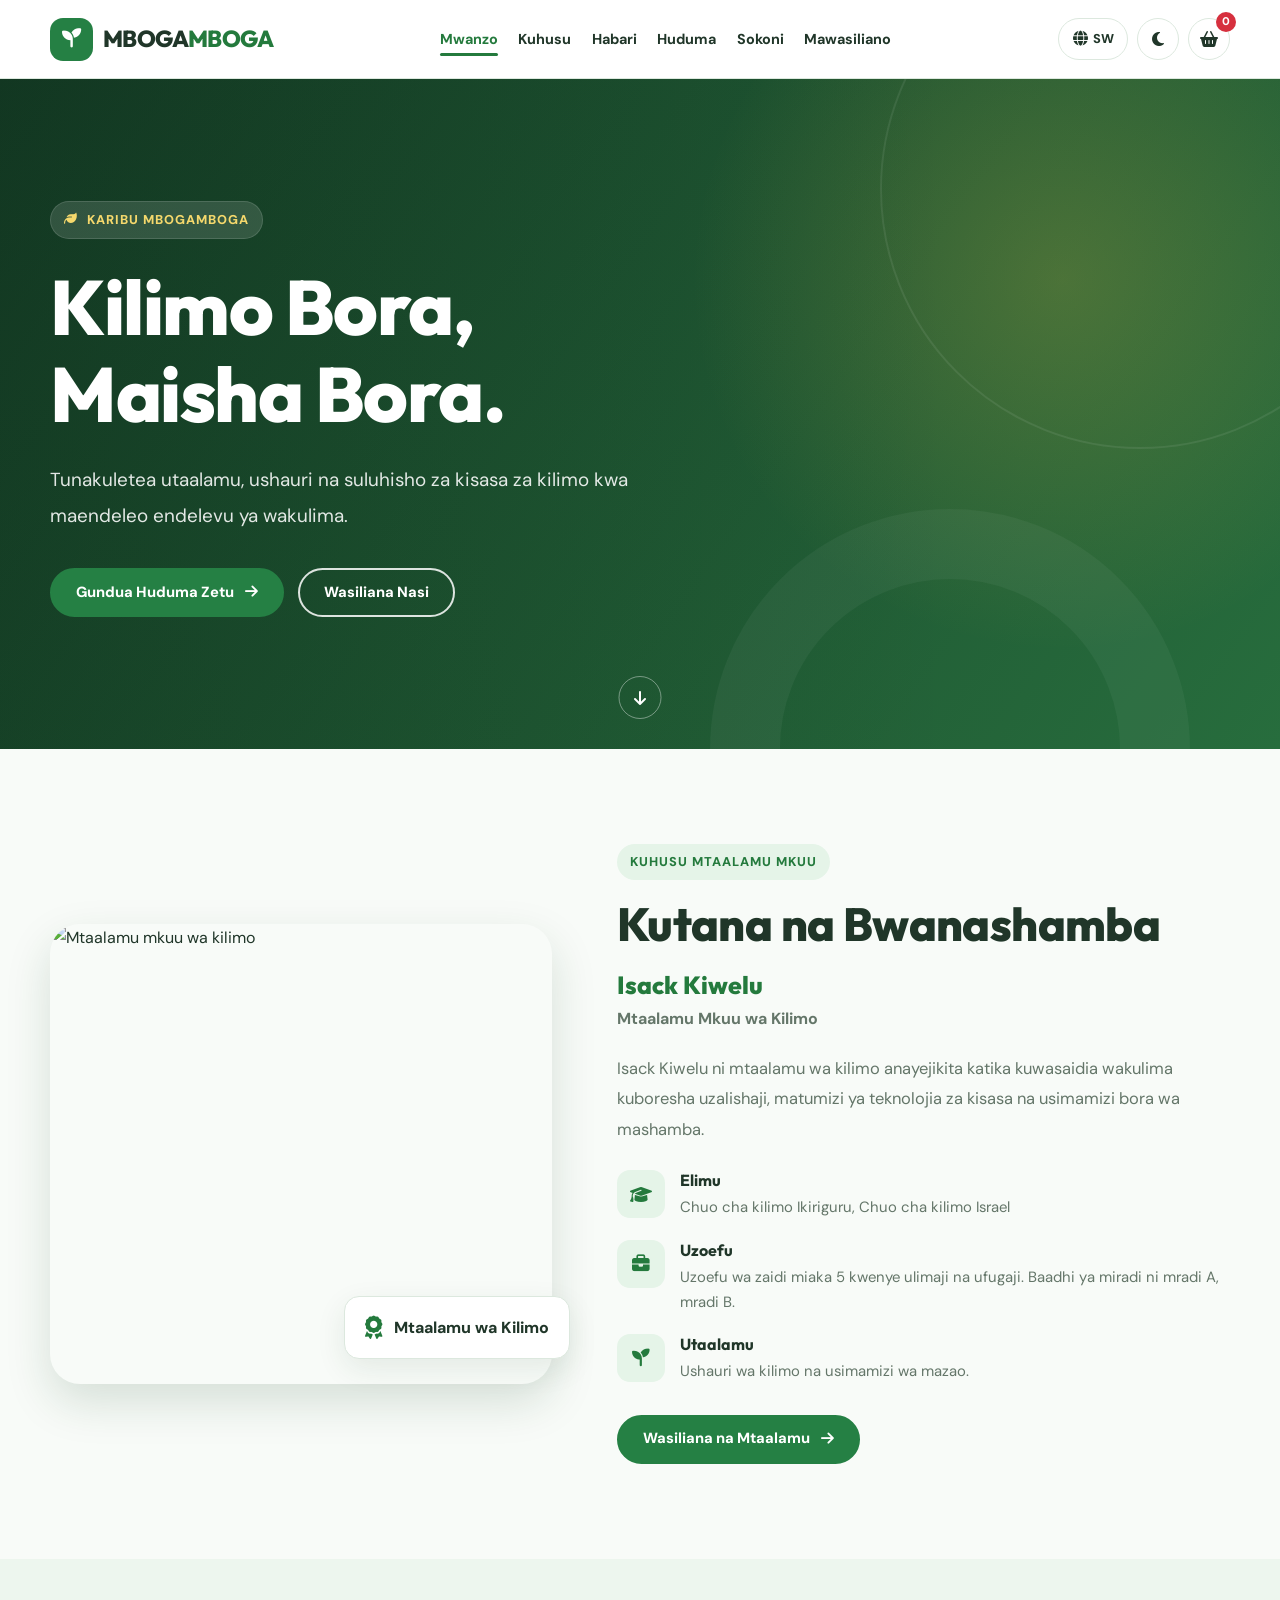
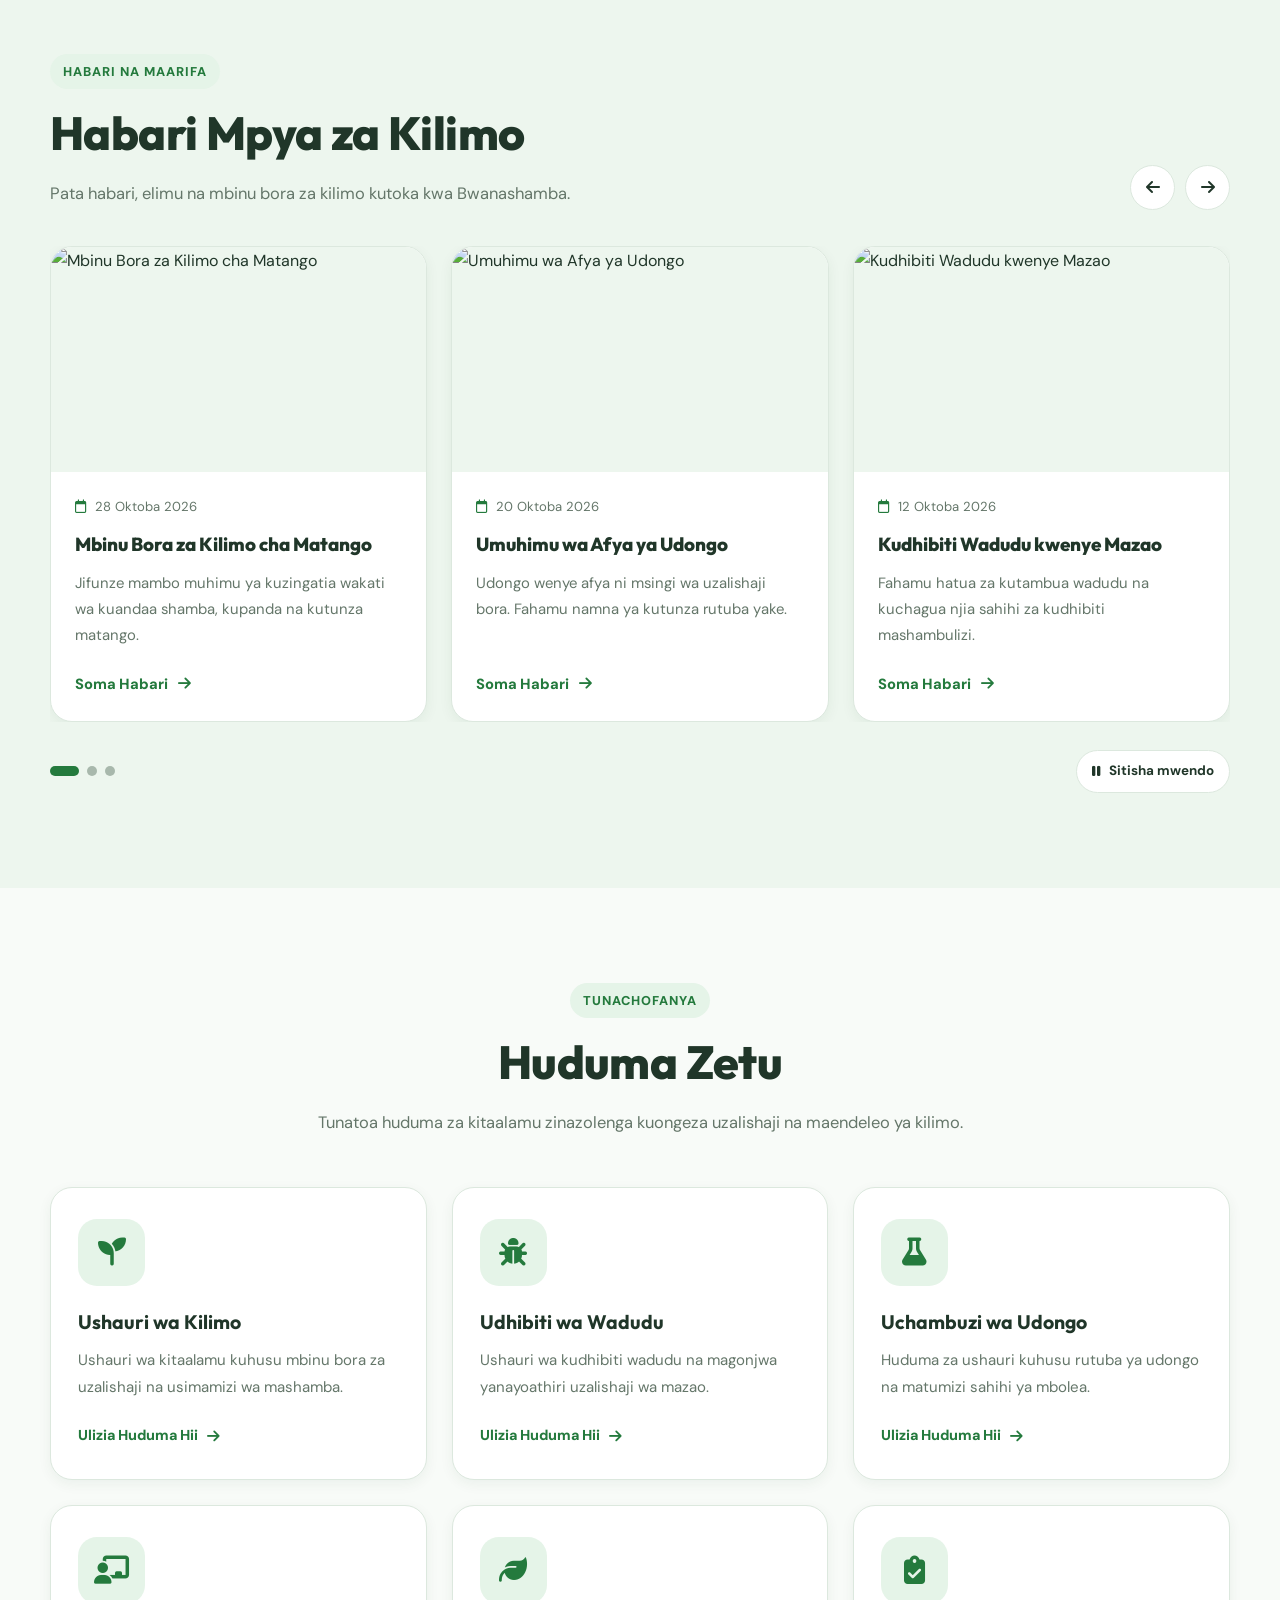
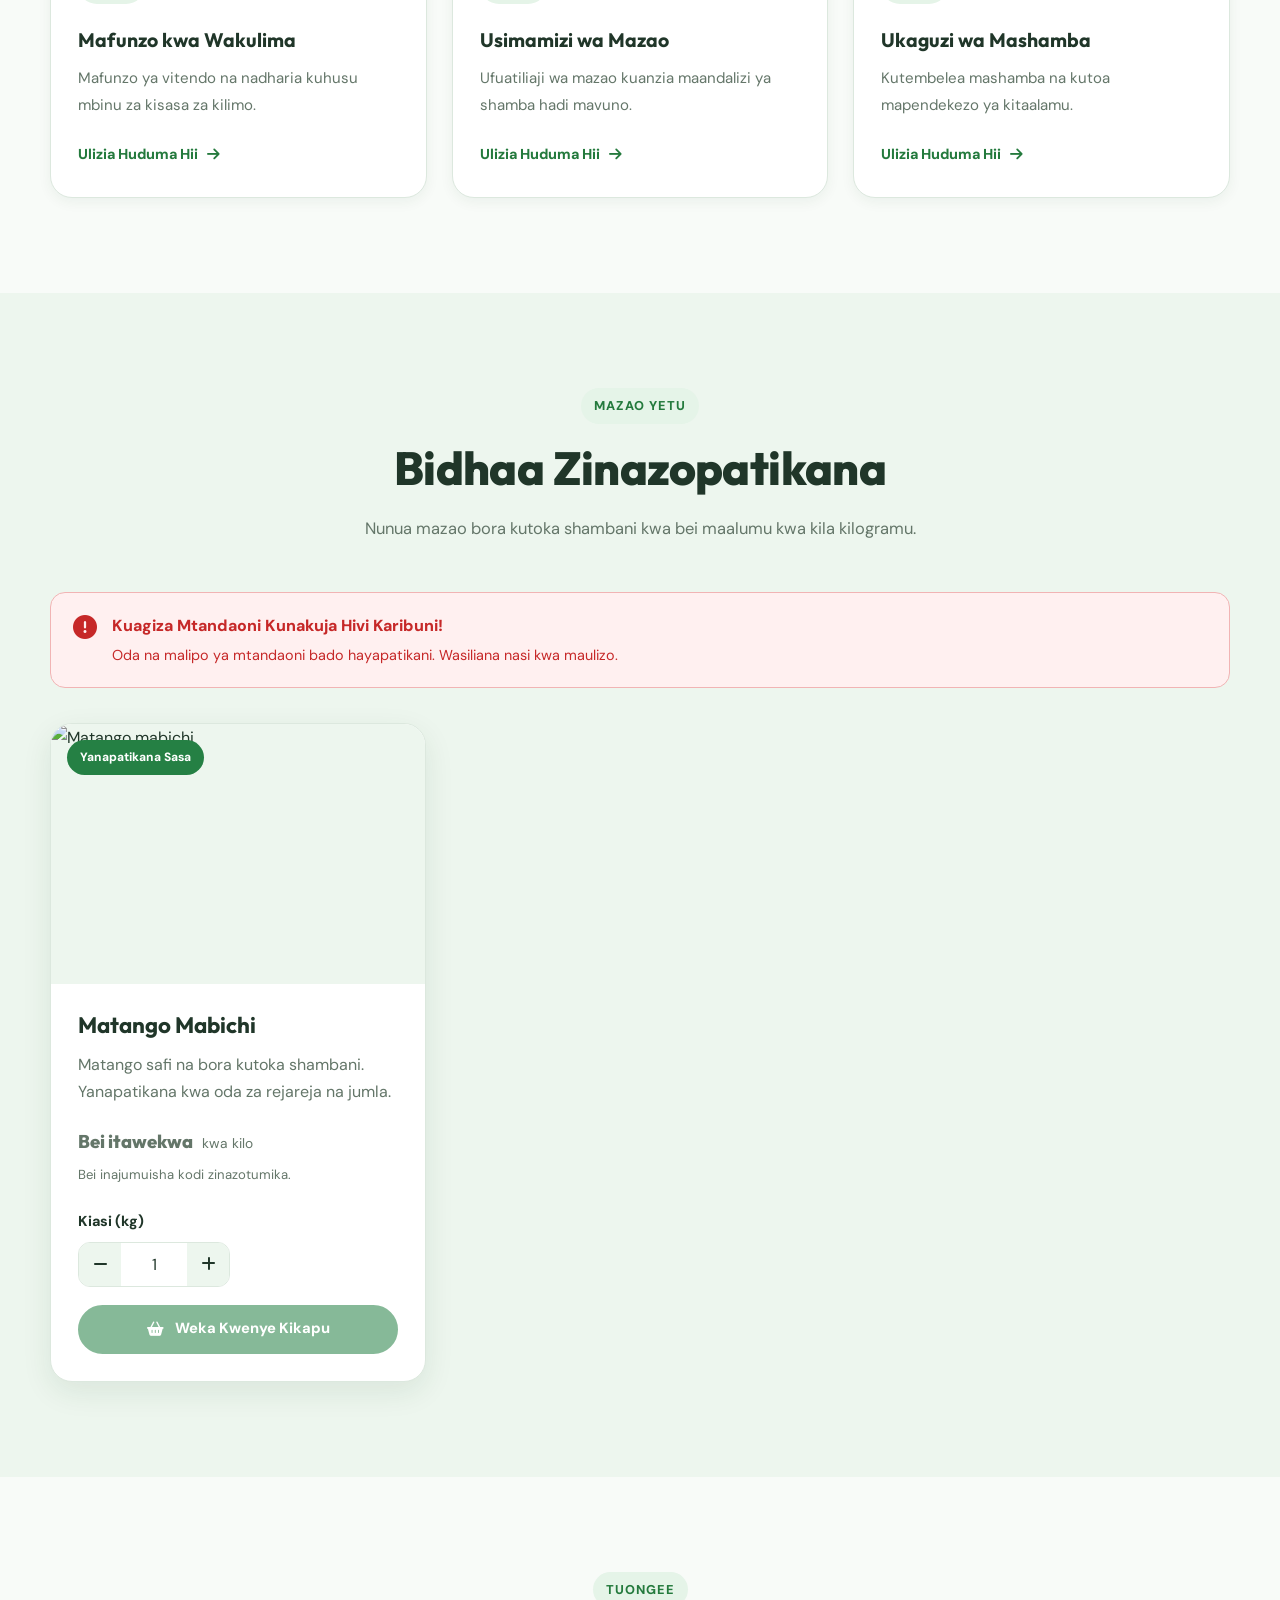
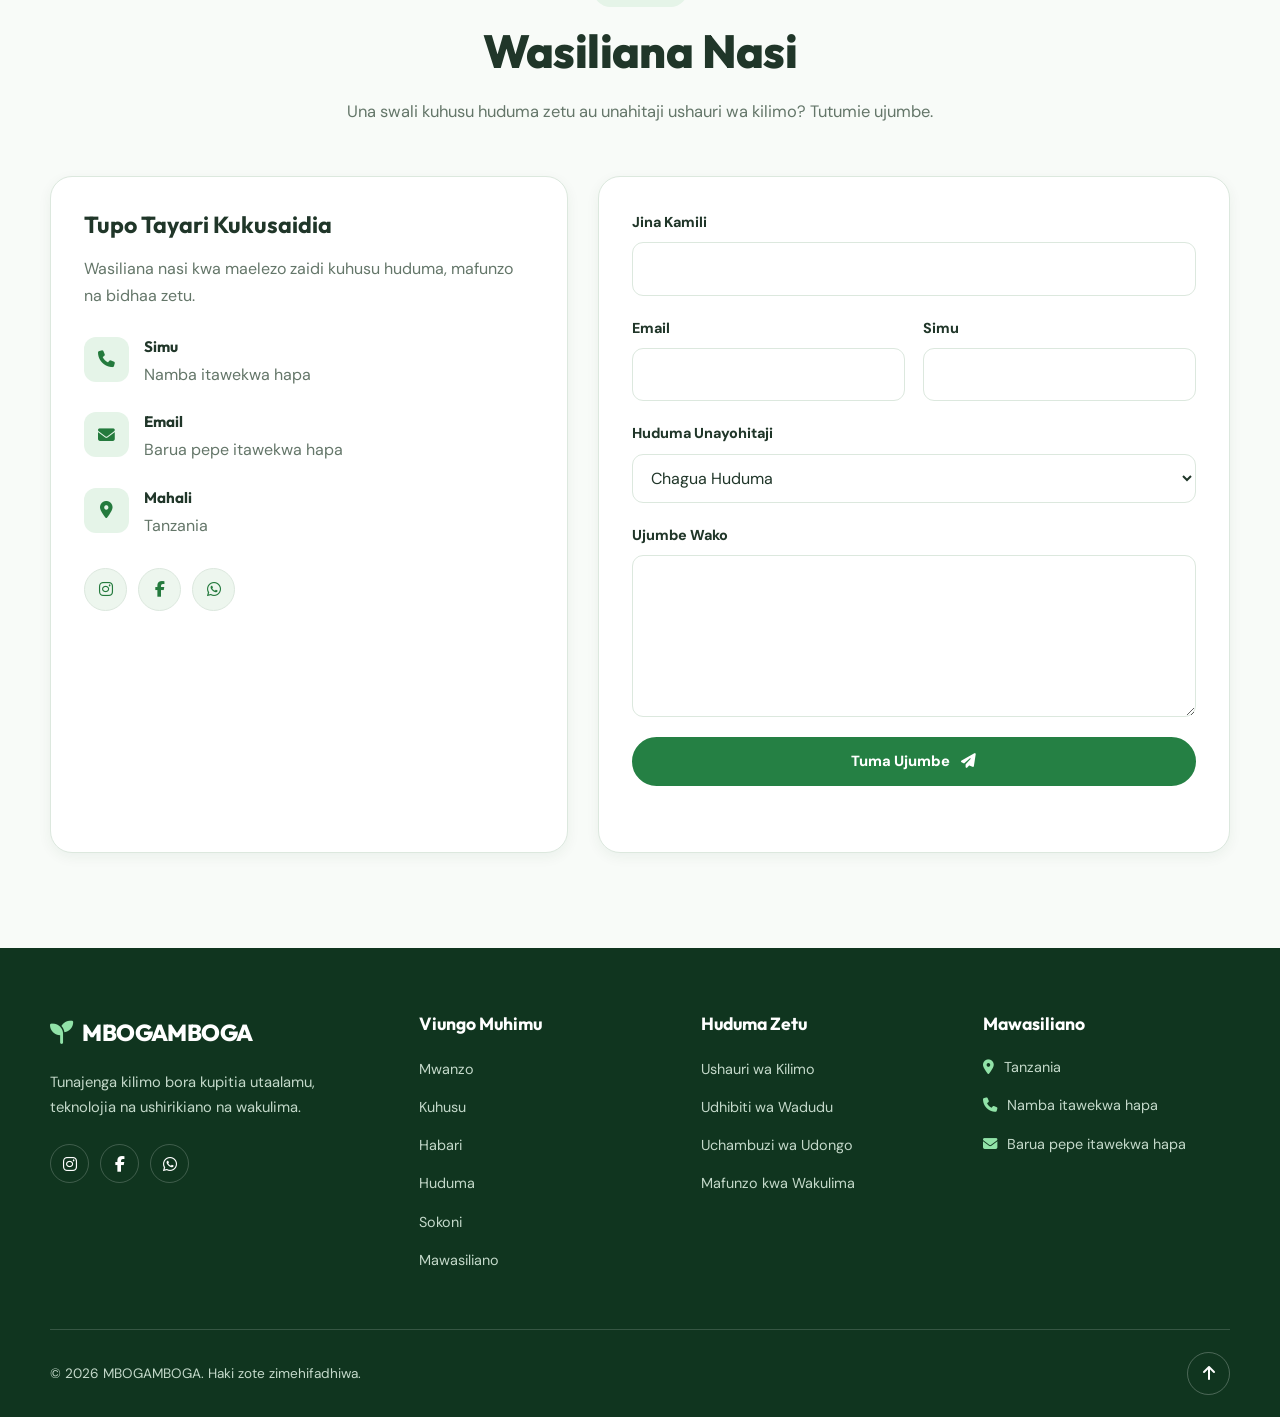
==== commit b747d8dc: "Reshufled the whole website" ====
--- a/index.html
+++ b/index.html
@@ -10,30 +10,29 @@
 
   <title>MBOGAMBOGA | Kilimo Bora, Maisha Bora</title>
 
-  <!-- Google Fonts -->
+  <!-- Fonts -->
   <link rel="preconnect" href="https://fonts.googleapis.com">
   <link rel="preconnect" href="https://fonts.gstatic.com" crossorigin>
   <link href="https://fonts.googleapis.com/css2?family=DM+Sans:wght@400;500;600;700&family=Outfit:wght@400;500;600;700;800&display=swap" rel="stylesheet">
 
-  <!-- Font Awesome Icons -->
+  <!-- Icons -->
   <link rel="stylesheet" href="https://cdnjs.cloudflare.com/ajax/libs/font-awesome/6.7.2/css/all.min.css">
 
-  <!-- Main Stylesheet -->
+  <!-- Styles -->
   <link rel="stylesheet" href="style.css">
 
-  <!-- JavaScript -->
+  <!-- Scripts -->
+  <script src="blogs.js" defer></script>
   <script src="script.js" defer></script>
 </head>
 
 <body>
 
-  <!-- ======================================
-       HEADER / NAVIGATION
-  ======================================= -->
+  <!-- HEADER -->
   <header class="site-header" id="siteHeader">
     <div class="container nav-container">
 
-      <a href="#home" class="logo" aria-label="Mbogamboga Home">
+      <a href="#home" class="logo" aria-label="MBOGAMBOGA Home">
         <span class="logo-icon">
           <i class="fa-solid fa-seedling"></i>
         </span>
@@ -44,40 +43,52 @@
         <ul class="nav-links">
           <li><a href="#home" class="nav-link active" data-i18n="navHome">Mwanzo</a></li>
           <li><a href="#about" class="nav-link" data-i18n="navAbout">Kuhusu</a></li>
-          <li><a href="#team" class="nav-link" data-i18n="navTeam">Wataalamu</a></li>
+          <li><a href="#blog" class="nav-link" data-i18n="navBlog">Habari</a></li>
           <li><a href="#services" class="nav-link" data-i18n="navServices">Huduma</a></li>
           <li><a href="#shop" class="nav-link" data-i18n="navShop">Sokoni</a></li>
-          <li><a href="#gallery" class="nav-link" data-i18n="navGallery">Picha</a></li>
           <li><a href="#contact" class="nav-link" data-i18n="navContact">Mawasiliano</a></li>
         </ul>
       </nav>
 
       <div class="nav-actions">
 
-        <!-- Language Switcher -->
-        <button class="icon-btn language-toggle" id="languageToggle"
-                type="button" aria-label="Change Language">
+        <button
+          class="icon-btn language-toggle"
+          id="languageToggle"
+          type="button"
+          aria-label="Change Language"
+        >
           <i class="fa-solid fa-globe"></i>
           <span id="currentLanguage">SW</span>
         </button>
 
-        <!-- Theme Switcher -->
-        <button class="icon-btn theme-toggle" id="themeToggle"
-                type="button" aria-label="Change Theme">
+        <button
+          class="icon-btn theme-toggle"
+          id="themeToggle"
+          type="button"
+          aria-label="Change Theme"
+        >
           <i class="fa-solid fa-moon" id="themeIcon"></i>
         </button>
 
-        <!-- Shopping Cart -->
-        <button class="icon-btn cart-toggle" id="cartToggle"
-                type="button" aria-label="Open Shopping Cart">
+        <button
+          class="icon-btn cart-toggle"
+          id="cartToggle"
+          type="button"
+          aria-label="Open Shopping Cart"
+        >
           <i class="fa-solid fa-basket-shopping"></i>
           <span class="cart-count" id="cartCount">0</span>
         </button>
 
-        <!-- Mobile Menu -->
-        <button class="icon-btn mobile-menu-toggle" id="menuToggle"
-                type="button" aria-label="Toggle Menu"
-                aria-expanded="false" aria-controls="mainNav">
+        <button
+          class="icon-btn mobile-menu-toggle"
+          id="menuToggle"
+          type="button"
+          aria-label="Toggle Menu"
+          aria-expanded="false"
+          aria-controls="mainNav"
+        >
           <i class="fa-solid fa-bars"></i>
         </button>
 
@@ -87,9 +98,7 @@
 
   <main>
 
-    <!-- ======================================
-         HERO SECTION
-    ======================================= -->
+    <!-- HERO -->
     <section class="hero-section" id="home">
       <div class="hero-overlay"></div>
 
@@ -129,20 +138,18 @@
       </a>
     </section>
 
-
-    <!-- ======================================
-         ABOUT MAIN EXPERT
-    ======================================= -->
+    <!-- ABOUT -->
     <section class="section about-section" id="about">
       <div class="container">
-
         <div class="about-grid">
 
           <div class="about-image-wrapper">
-            <img src="images/main-expert.jpg"
-                 alt="Mtaalamu mkuu wa kilimo"
-                 class="about-image"
-                 loading="lazy">
+            <img
+              src="images/main-expert.jpg"
+              alt="Mtaalamu mkuu wa kilimo"
+              class="about-image"
+              loading="lazy"
+            >
 
             <div class="experience-badge">
               <i class="fa-solid fa-award"></i>
@@ -160,16 +167,14 @@
               Kutana na Bwanashamba
             </h2>
 
-            <h3 class="expert-name">
-              Jina la Mtaalamu Mkuu
-            </h3>
+            <h3 class="expert-name">Isack Kiwelu</h3>
 
             <p class="expert-role" data-i18n="mainExpertRole">
               Mtaalamu Mkuu wa Kilimo
             </p>
 
             <p class="section-description" data-i18n="aboutDescription">
-              Bwanashamba ni mtaalamu wa kilimo anayejikita
+              Isack Kiwelu ni mtaalamu wa kilimo anayejikita
               katika kuwasaidia wakulima kuboresha uzalishaji,
               matumizi ya teknolojia za kisasa na usimamizi
               bora wa mashamba.
@@ -182,7 +187,7 @@
                 <div>
                   <h4 data-i18n="educationTitle">Elimu</h4>
                   <p data-i18n="educationDescription">
-                    Historia ya elimu na vyeti itawekwa hapa.
+                    Chuo cha kilimo Ikiriguru, Chuo cha kilimo Israel
                   </p>
                 </div>
               </div>
@@ -192,7 +197,8 @@
                 <div>
                   <h4 data-i18n="experienceTitle">Uzoefu</h4>
                   <p data-i18n="experienceDescription">
-                    Uzoefu wa kazi na miradi ya kilimo.
+                    Uzoefu wa zaidi miaka 5 kwenye ulimaji na ufugaji.
+                    Baadhi ya miradi ni mradi A, mradi B.
                   </p>
                 </div>
               </div>
@@ -219,86 +225,82 @@
       </div>
     </section>
 
-
-    <!-- ======================================
-         EXPERT TEAM
-    ======================================= -->
-    <section class="section team-section" id="team">
+    <!-- BLOG & NEWS -->
+    <section class="section blog-section" id="blog">
       <div class="container">
 
-        <div class="section-heading text-center">
-          <span class="section-tag" data-i18n="teamTag">
-            Timu Yetu
-          </span>
-
-          <h2 class="section-title" data-i18n="teamTitle">
-            Wataalamu Wetu
-          </h2>
-
-          <p class="section-description" data-i18n="teamDescription">
-            Kutana na wataalamu wanaoshirikiana kutoa
-            huduma bora za kilimo.
-          </p>
-        </div>
-
-        <div class="team-grid">
-
-          <article class="team-card">
-            <div class="team-image">
-              <img src="images/experts/expert-1.jpg"
-                   alt="Mtaalamu wa mazao"
-                   loading="lazy">
-            </div>
-
-            <div class="team-info">
-              <h3>Jina la Mtaalamu</h3>
-              <p data-i18n="teamRole1">Mtaalamu wa Mazao</p>
-              <span data-i18n="teamBio1">
-                Anajishughulisha na uzalishaji na utunzaji wa mazao.
-              </span>
-            </div>
-          </article>
-
-          <article class="team-card">
-            <div class="team-image">
-              <img src="images/experts/expert-2.jpg"
-                   alt="Mtaalamu wa udongo"
-                   loading="lazy">
-            </div>
-
-            <div class="team-info">
-              <h3>Jina la Mtaalamu</h3>
-              <p data-i18n="teamRole2">Mtaalamu wa Udongo</p>
-              <span data-i18n="teamBio2">
-                Anatoa ushauri kuhusu rutuba na afya ya udongo.
-              </span>
-            </div>
-          </article>
-
-          <article class="team-card">
-            <div class="team-image">
-              <img src="images/experts/expert-3.jpg"
-                   alt="Mtaalamu wa wadudu"
-                   loading="lazy">
-            </div>
-
-            <div class="team-info">
-              <h3>Jina la Mtaalamu</h3>
-              <p data-i18n="teamRole3">Mtaalamu wa Wadudu</p>
-              <span data-i18n="teamBio3">
-                Anasaidia wakulima kudhibiti wadudu na magonjwa.
-              </span>
-            </div>
-          </article>
-
-        </div>
+        <div class="blog-heading">
+          <div>
+            <span class="section-tag" data-i18n="blogTag">
+              HABARI NA MAARIFA
+            </span>
+
+            <h2 class="section-title" data-i18n="blogTitle">
+              Habari Mpya za Kilimo
+            </h2>
+
+            <p class="section-description" data-i18n="blogDescription">
+              Pata habari, elimu na mbinu bora za kilimo
+              kutoka kwa Bwanashamba.
+            </p>
+          </div>
+
+          <div class="blog-controls">
+            <button
+              type="button"
+              class="blog-arrow"
+              id="blogPrevious"
+              aria-label="Previous articles"
+            >
+              <i class="fa-solid fa-arrow-left"></i>
+            </button>
+
+            <button
+              type="button"
+              class="blog-arrow"
+              id="blogNext"
+              aria-label="Next articles"
+            >
+              <i class="fa-solid fa-arrow-right"></i>
+            </button>
+          </div>
+        </div>
+
+        <div
+          class="blog-carousel"
+          id="blogCarousel"
+          role="region"
+          aria-roledescription="carousel"
+          aria-label="Agricultural news and articles"
+          tabindex="0"
+        >
+          <div class="blog-track" id="blogTrack">
+            <!-- Articles loaded from blogs.js -->
+          </div>
+        </div>
+
+        <div class="blog-bottom">
+          <div
+            class="blog-pagination"
+            id="blogPagination"
+            aria-label="Blog navigation"
+          ></div>
+
+          <button
+            type="button"
+            class="blog-play-toggle"
+            id="blogPlayToggle"
+            aria-label="Pause automatic movement"
+          >
+            <i class="fa-solid fa-pause"></i>
+            <span id="blogPlayText">Sitisha mwendo</span>
+          </button>
+        </div>
+
       </div>
     </section>
 
-
-    <!-- ======================================
-         AGRICULTURAL SERVICES
-    ======================================= -->
+    <!-- SERVICES -->
     <section class="section services-section" id="services">
       <div class="container">
 
@@ -331,9 +333,11 @@
               za uzalishaji na usimamizi wa mashamba.
             </p>
 
-            <button class="service-inquiry btn-link"
-                    type="button"
-                    data-service="agricultural-consultation">
+            <button
+              class="service-inquiry btn-link"
+              type="button"
+              data-service="agricultural-consultation"
+            >
               <span data-i18n="inquireService">Ulizia Huduma Hii</span>
               <i class="fa-solid fa-arrow-right"></i>
             </button>
@@ -351,9 +355,11 @@
               yanayoathiri uzalishaji wa mazao.
             </p>
 
-            <button class="service-inquiry btn-link"
-                    type="button"
-                    data-service="pest-management">
+            <button
+              class="service-inquiry btn-link"
+              type="button"
+              data-service="pest-management"
+            >
               <span data-i18n="inquireService">Ulizia Huduma Hii</span>
               <i class="fa-solid fa-arrow-right"></i>
             </button>
@@ -371,9 +377,11 @@
               ya udongo na matumizi sahihi ya mbolea.
             </p>
 
-            <button class="service-inquiry btn-link"
-                    type="button"
-                    data-service="soil-analysis">
+            <button
+              class="service-inquiry btn-link"
+              type="button"
+              data-service="soil-analysis"
+            >
               <span data-i18n="inquireService">Ulizia Huduma Hii</span>
               <i class="fa-solid fa-arrow-right"></i>
             </button>
@@ -391,9 +399,11 @@
               kuhusu mbinu za kisasa za kilimo.
             </p>
 
-            <button class="service-inquiry btn-link"
-                    type="button"
-                    data-service="farmer-training">
+            <button
+              class="service-inquiry btn-link"
+              type="button"
+              data-service="farmer-training"
+            >
               <span data-i18n="inquireService">Ulizia Huduma Hii</span>
               <i class="fa-solid fa-arrow-right"></i>
             </button>
@@ -411,9 +421,11 @@
               maandalizi ya shamba hadi mavuno.
             </p>
 
-            <button class="service-inquiry btn-link"
-                    type="button"
-                    data-service="crop-management">
+            <button
+              class="service-inquiry btn-link"
+              type="button"
+              data-service="crop-management"
+            >
               <span data-i18n="inquireService">Ulizia Huduma Hii</span>
               <i class="fa-solid fa-arrow-right"></i>
             </button>
@@ -431,9 +443,11 @@
               mapendekezo ya kitaalamu.
             </p>
 
-            <button class="service-inquiry btn-link"
-                    type="button"
-                    data-service="farm-inspection">
+            <button
+              class="service-inquiry btn-link"
+              type="button"
+              data-service="farm-inspection"
+            >
               <span data-i18n="inquireService">Ulizia Huduma Hii</span>
               <i class="fa-solid fa-arrow-right"></i>
             </button>
@@ -443,10 +457,7 @@
       </div>
     </section>
 
-
-    <!-- ======================================
-         SHOP / ACTIVE PRODUCTS
-    ======================================= -->
+    <!-- SHOP -->
     <section class="section shop-section" id="shop">
       <div class="container">
 
@@ -461,35 +472,36 @@
 
           <p class="section-description" data-i18n="shopDescription">
             Nunua mazao bora kutoka shambani
-            kwa bei nafuu na huduma ya usafirishaji.
+            kwa bei nafuu.
           </p>
         </div>
 
-        <!-- Online Ordering Notice -->
+        <!-- Online ordering is not active yet -->
         <div class="ordering-notice" role="status">
-        <i class="fa-solid fa-circle-exclamation"></i>
-        <div>
+          <i class="fa-solid fa-circle-exclamation" aria-hidden="true"></i>
+
+          <div>
             <strong data-i18n="orderingComingSoon">
-            Online Ordering Coming Soon!
+              Kuagiza Mtandaoni Kunakuja Hivi Karibuni!
             </strong>
+
             <p data-i18n="orderingComingSoonDescription">
-            Online orders and payments are not yet available.
-            Please contact us for inquiries.
+              Oda na malipo ya mtandaoni bado hayapatikani.
+              Wasiliana nasi kwa maulizo.
             </p>
-        </div>
+          </div>
         </div>
 
         <div class="products-grid" id="productsGrid">
 
-          <!-- Placeholder product.
-               Products will eventually load from the backend. -->
-
           <article class="product-card" data-product-id="cucumber-001">
 
             <div class="product-image">
-              <img src="images/products/matango.jpg"
-                   alt="Matango mabichi"
-                   loading="lazy">
+              <img
+                src="images/products/matango.jpg"
+                alt="Matango mabichi"
+                loading="lazy"
+              >
 
               <span class="product-badge" data-i18n="availableNow">
                 Yanapatikana Sasa
@@ -506,10 +518,13 @@
               </p>
 
               <div class="product-price">
-                <strong id="cucumberPrice"
-                        data-price-status="pending">
+                <strong
+                  id="cucumberPrice"
+                  data-price-status="pending"
+                >
                   Bei itawekwa
                 </strong>
+
                 <span data-i18n="perKg">kwa kilo</span>
               </div>
 
@@ -525,44 +540,46 @@
                   </label>
 
                   <div class="quantity-controls">
-                    <button type="button"
-                            id="decreaseQuantity"
-                            aria-label="Decrease Quantity">
+                    <button
+                      type="button"
+                      id="decreaseQuantity"
+                      aria-label="Decrease Quantity"
+                    >
                       <i class="fa-solid fa-minus"></i>
                     </button>
 
-                    <input type="number"
-                           id="productQuantity"
-                           value="1"
-                           min="1"
-                           step="1"
-                           inputmode="numeric">
-
-                    <button type="button"
-                            id="increaseQuantity"
-                            aria-label="Increase Quantity">
+                    <input
+                      type="number"
+                      id="productQuantity"
+                      value="1"
+                      min="1"
+                      step="1"
+                      inputmode="numeric"
+                    >
+
+                    <button
+                      type="button"
+                      id="increaseQuantity"
+                      aria-label="Increase Quantity"
+                    >
                       <i class="fa-solid fa-plus"></i>
                     </button>
                   </div>
                 </div>
 
-                <button class="btn btn-primary add-to-cart"
-                        type="button"
-                        data-product-id="cucumber-001"
-                        disabled>
+                <button
+                  class="btn btn-primary add-to-cart"
+                  type="button"
+                  data-product-id="cucumber-001"
+                  disabled
+                >
                   <i class="fa-solid fa-basket-shopping"></i>
-                  <span data-i18n="addToCart">Weka Kwenye Kikapu</span>
+                  <span data-i18n="addToCart">
+                    Weka Kwenye Kikapu
+                  </span>
                 </button>
 
               </div>
-
-              <p class="delivery-promo">
-                <i class="fa-solid fa-truck-fast"></i>
-                <span data-i18n="freeDeliveryPromo">
-                  Delivery bure kwa oda zinazozidi kilo 1,000!
-                </span>
-              </p>
-
             </div>
           </article>
 
@@ -570,104 +587,7 @@
       </div>
     </section>
 
-
-    <!-- ======================================
-         PHOTO GALLERY
-    ======================================= -->
-    <section class="section gallery-section" id="gallery">
-      <div class="container">
-
-        <div class="section-heading text-center">
-          <span class="section-tag" data-i18n="galleryTag">
-            Kazi Zetu
-          </span>
-
-          <h2 class="section-title" data-i18n="galleryTitle">
-            Maktaba ya Picha
-          </h2>
-
-          <p class="section-description" data-i18n="galleryDescription">
-            Tazama picha za mashamba, mafunzo,
-            miradi na shughuli mbalimbali za kilimo.
-          </p>
-        </div>
-
-        <div class="gallery-grid">
-
-          <button class="gallery-item" type="button"
-                  data-image="images/gallery/gallery-1.jpg"
-                  aria-label="View farm image">
-            <img src="images/gallery/gallery-1.jpg"
-                 alt="Shamba la mboga"
-                 loading="lazy">
-            <span class="gallery-overlay">
-              <i class="fa-solid fa-magnifying-glass-plus"></i>
-            </span>
-          </button>
-
-          <button class="gallery-item" type="button"
-                  data-image="images/gallery/gallery-2.jpg"
-                  aria-label="View agricultural training">
-            <img src="images/gallery/gallery-2.jpg"
-                 alt="Mafunzo ya wakulima"
-                 loading="lazy">
-            <span class="gallery-overlay">
-              <i class="fa-solid fa-magnifying-glass-plus"></i>
-            </span>
-          </button>
-
-          <button class="gallery-item" type="button"
-                  data-image="images/gallery/gallery-3.jpg"
-                  aria-label="View harvest image">
-            <img src="images/gallery/gallery-3.jpg"
-                 alt="Mavuno ya mazao"
-                 loading="lazy">
-            <span class="gallery-overlay">
-              <i class="fa-solid fa-magnifying-glass-plus"></i>
-            </span>
-          </button>
-
-          <button class="gallery-item" type="button"
-                  data-image="images/gallery/gallery-4.jpg"
-                  aria-label="View crop management">
-            <img src="images/gallery/gallery-4.jpg"
-                 alt="Usimamizi wa mazao"
-                 loading="lazy">
-            <span class="gallery-overlay">
-              <i class="fa-solid fa-magnifying-glass-plus"></i>
-            </span>
-          </button>
-
-          <button class="gallery-item" type="button"
-                  data-image="images/gallery/gallery-5.jpg"
-                  aria-label="View vegetable farm">
-            <img src="images/gallery/gallery-5.jpg"
-                 alt="Kilimo cha mbogamboga"
-                 loading="lazy">
-            <span class="gallery-overlay">
-              <i class="fa-solid fa-magnifying-glass-plus"></i>
-            </span>
-          </button>
-
-          <button class="gallery-item" type="button"
-                  data-image="images/gallery/gallery-6.jpg"
-                  aria-label="View farm project">
-            <img src="images/gallery/gallery-6.jpg"
-                 alt="Mradi wa kilimo"
-                 loading="lazy">
-            <span class="gallery-overlay">
-              <i class="fa-solid fa-magnifying-glass-plus"></i>
-            </span>
-          </button>
-
-        </div>
-      </div>
-    </section>
-
-
-    <!-- ======================================
-         CONTACT SECTION
-    ======================================= -->
+    <!-- CONTACT -->
     <section class="section contact-section" id="contact">
       <div class="container">
 
@@ -724,19 +644,15 @@
             </div>
 
             <div class="social-links">
-              <!-- Replace # with actual social profile URLs -->
-              <a href="#" class="social-link"
-                 aria-label="Instagram">
+              <a href="#" class="social-link" aria-label="Instagram">
                 <i class="fa-brands fa-instagram"></i>
               </a>
 
-              <a href="#" class="social-link"
-                 aria-label="Facebook">
+              <a href="#" class="social-link" aria-label="Facebook">
                 <i class="fa-brands fa-facebook-f"></i>
               </a>
 
-              <a href="#" class="social-link"
-                 aria-label="WhatsApp">
+              <a href="#" class="social-link" aria-label="WhatsApp">
                 <i class="fa-brands fa-whatsapp"></i>
               </a>
             </div>
@@ -744,39 +660,47 @@
           </div>
 
           <div class="contact-form-wrapper">
-
             <form id="contactForm" class="contact-form">
 
               <div class="form-group">
                 <label for="contactName" data-i18n="nameLabel">
                   Jina Kamili
                 </label>
-                <input type="text"
-                       id="contactName"
-                       name="name"
-                       required
-                       autocomplete="name">
+
+                <input
+                  type="text"
+                  id="contactName"
+                  name="name"
+                  required
+                  autocomplete="name"
+                >
               </div>
 
               <div class="form-row">
+
                 <div class="form-group">
                   <label for="contactEmail">Email</label>
-                  <input type="email"
-                         id="contactEmail"
-                         name="email"
-                         required
-                         autocomplete="email">
+                  <input
+                    type="email"
+                    id="contactEmail"
+                    name="email"
+                    required
+                    autocomplete="email"
+                  >
                 </div>
 
                 <div class="form-group">
                   <label for="contactPhone" data-i18n="phoneLabel">
                     Simu
                   </label>
-                  <input type="tel"
-                         id="contactPhone"
-                         name="phone"
-                         autocomplete="tel">
+                  <input
+                    type="tel"
+                    id="contactPhone"
+                    name="phone"
+                    autocomplete="tel"
+                  >
                 </div>
+
               </div>
 
               <div class="form-group">
@@ -785,9 +709,7 @@
                 </label>
 
                 <select id="contactService" name="service">
-                  <option value="" data-i18n="selectService">
-                    Chagua Huduma
-                  </option>
+                  <option value="" data-i18n="selectService">Chagua Huduma</option>
                   <option value="agricultural-consultation" data-i18n="service1Title">Ushauri wa Kilimo</option>
                   <option value="pest-management" data-i18n="service2Title">Udhibiti wa Wadudu</option>
                   <option value="soil-analysis" data-i18n="service3Title">Uchambuzi wa Udongo</option>
@@ -803,10 +725,12 @@
                   Ujumbe Wako
                 </label>
 
-                <textarea id="contactMessage"
-                          name="message"
-                          rows="5"
-                          required></textarea>
+                <textarea
+                  id="contactMessage"
+                  name="message"
+                  rows="5"
+                  required
+                ></textarea>
               </div>
 
               <button type="submit" class="btn btn-primary btn-full">
@@ -814,10 +738,12 @@
                 <i class="fa-solid fa-paper-plane"></i>
               </button>
 
-              <p id="contactFormStatus"
-                 class="form-status"
-                 role="status"
-                 aria-live="polite"></p>
+              <p
+                id="contactFormStatus"
+                class="form-status"
+                role="status"
+                aria-live="polite"
+              ></p>
 
             </form>
           </div>
@@ -828,26 +754,30 @@
 
   </main>
 
-
-  <!-- ======================================
-       SHOPPING CART DRAWER
-  ======================================= -->
+  <!-- SHOPPING CART -->
   <div class="cart-backdrop" id="cartBackdrop" hidden></div>
 
-  <aside class="cart-drawer" id="cartDrawer"
-         role="dialog"
-         aria-modal="true"
-         aria-labelledby="cartTitle"
-         aria-hidden="true"
-         tabindex="-1">
+  <aside
+    class="cart-drawer"
+    id="cartDrawer"
+    role="dialog"
+    aria-modal="true"
+    aria-labelledby="cartTitle"
+    aria-hidden="true"
+    tabindex="-1"
+  >
 
     <div class="cart-header">
       <h2 id="cartTitle" data-i18n="cartTitle">
         Kikapu Chako
       </h2>
 
-      <button class="icon-btn" id="closeCart"
-              type="button" aria-label="Close Cart">
+      <button
+        class="icon-btn"
+        id="closeCart"
+        type="button"
+        aria-label="Close Cart"
+      >
         <i class="fa-solid fa-xmark"></i>
       </button>
     </div>
@@ -865,14 +795,12 @@
         <strong id="cartSubtotal">TZS 0</strong>
       </div>
 
-      <p class="cart-delivery-note" data-i18n="deliveryCalculatedCheckout">
-        Delivery itahesabiwa wakati wa checkout.
-      </p>
-
-      <button class="btn btn-primary btn-full"
-              id="checkoutButton"
-              type="button"
-              disabled>
+      <button
+        class="btn btn-primary btn-full"
+        id="checkoutButton"
+        type="button"
+        disabled
+      >
         <span data-i18n="proceedCheckout">Endelea na Malipo</span>
         <i class="fa-solid fa-arrow-right"></i>
       </button>
@@ -880,130 +808,98 @@
     </div>
   </aside>
 
-
-  <!-- ======================================
-       CHECKOUT MODAL
-  ======================================= -->
+  <!-- CHECKOUT -->
   <div class="modal-backdrop" id="checkoutBackdrop" hidden></div>
 
-  <section class="checkout-modal" id="checkoutModal"
-           role="dialog"
-           aria-modal="true"
-           aria-labelledby="checkoutTitle"
-           aria-hidden="true"
-           tabindex="-1">
+  <section
+    class="checkout-modal"
+    id="checkoutModal"
+    role="dialog"
+    aria-modal="true"
+    aria-labelledby="checkoutTitle"
+    aria-hidden="true"
+    tabindex="-1"
+  >
 
     <div class="modal-header">
       <h2 id="checkoutTitle" data-i18n="checkoutTitle">
         Kamilisha Oda Yako
       </h2>
 
-      <button class="icon-btn" id="closeCheckout"
-              type="button" aria-label="Close Checkout">
+      <button
+        class="icon-btn"
+        id="closeCheckout"
+        type="button"
+        aria-label="Close Checkout"
+      >
         <i class="fa-solid fa-xmark"></i>
       </button>
     </div>
 
     <div class="modal-body">
-
       <form id="checkoutForm">
 
         <div class="form-row">
+
           <div class="form-group">
             <label for="customerName" data-i18n="nameLabel">
               Jina Kamili
             </label>
-            <input type="text" id="customerName"
-                   name="customerName" required
-                   autocomplete="name">
+
+            <input
+              type="text"
+              id="customerName"
+              name="customerName"
+              required
+              autocomplete="name"
+            >
           </div>
 
           <div class="form-group">
             <label for="customerPhone" data-i18n="phoneLabel">
               Namba ya Simu
             </label>
-            <input type="tel" id="customerPhone"
-                   name="customerPhone" required
-                   autocomplete="tel"
-                   placeholder="07XXXXXXXX">
-          </div>
-        </div>
-
-        <div class="form-row">
-          <div class="form-group">
-            <label for="deliveryRegion" data-i18n="regionLabel">
-              Mkoa
-            </label>
-            <select id="deliveryRegion"
-                    name="region" required>
-              <option value="" data-i18n="selectRegion">
-                Chagua Mkoa
-              </option>
-              <!-- Regions loaded by JavaScript -->
-            </select>
-          </div>
-
-          <div class="form-group">
-            <label for="deliveryDistrict" data-i18n="districtLabel">
-              Wilaya
-            </label>
-            <select id="deliveryDistrict"
-                    name="district" required disabled>
-              <option value="" data-i18n="selectDistrict">
-                Chagua Wilaya
-              </option>
-            </select>
-          </div>
-        </div>
-
-        <div class="form-group">
-          <label for="deliveryAddress" data-i18n="addressLabel">
-            Anwani ya Kufikishia
-          </label>
-          <textarea id="deliveryAddress"
-                    name="address"
-                    rows="3"
-                    required></textarea>
+
+            <input
+              type="tel"
+              id="customerPhone"
+              name="customerPhone"
+              required
+              autocomplete="tel"
+              placeholder="07XXXXXXXX"
+            >
+          </div>
+
         </div>
 
         <div class="form-group">
           <label for="orderNotes" data-i18n="orderNotesLabel">
             Maelekezo ya Ziada (Si lazima)
           </label>
-          <textarea id="orderNotes"
-                    name="notes"
-                    rows="2"></textarea>
-        </div>
-
+
+          <textarea
+            id="orderNotes"
+            name="notes"
+            rows="2"
+          ></textarea>
+        </div>
+
+        <!-- Fixed price per kg: no delivery charges -->
         <div class="checkout-summary">
 
-          <h3 data-i18n="orderSummary">
-            Muhtasari wa Oda
-          </h3>
-
           <div class="summary-row">
-            <span data-i18n="subtotal">Jumla ya Bidhaa</span>
+            <span data-i18n="checkoutSubtotal">
+              Bei ya Bidhaa
+            </span>
             <strong id="checkoutSubtotal">TZS 0</strong>
           </div>
 
-          <div class="summary-row">
-            <span data-i18n="deliveryFee">Gharama ya Delivery</span>
-            <strong id="checkoutDelivery">Inasubiri eneo</strong>
-          </div>
-
-          <p id="deliveryStatus"
-             class="delivery-status"
-             role="status"
-             aria-live="polite"></p>
-
           <div class="summary-row total-row">
-            <span data-i18n="grandTotal">Jumla ya Malipo</span>
+            <span data-i18n="checkoutTotal">
+              Jumla ya Malipo
+            </span>
             <strong id="checkoutTotal">TZS 0</strong>
           </div>
-
-          <p class="tax-note" data-i18n="taxIncluded">
-            Bei inajumuisha kodi zinazotumika.
-          </p>
 
         </div>
 
@@ -1013,10 +909,12 @@
           </legend>
 
           <label class="payment-option">
-            <input type="radio"
-                   name="paymentMethod"
-                   value="mpesa"
-                   required>
+            <input
+              type="radio"
+              name="paymentMethod"
+              value="mpesa"
+              required
+            >
             <span>
               <i class="fa-solid fa-mobile-screen"></i>
               M-Pesa
@@ -1024,10 +922,12 @@
           </label>
 
           <label class="payment-option">
-            <input type="radio"
-                   name="paymentMethod"
-                   value="mixx"
-                   required>
+            <input
+              type="radio"
+              name="paymentMethod"
+              value="mixx"
+              required
+            >
             <span>
               <i class="fa-solid fa-mobile-screen-button"></i>
               Mixx by Yas
@@ -1035,10 +935,12 @@
           </label>
         </fieldset>
 
-        <button type="submit"
-                class="btn btn-primary btn-full"
-                id="payNowButton"
-                disabled>
+        <button
+          type="submit"
+          class="btn btn-primary btn-full"
+          id="payNowButton"
+          disabled
+        >
           <i class="fa-solid fa-lock"></i>
           <span data-i18n="payNow">Lipa Sasa</span>
         </button>
@@ -1046,71 +948,59 @@
         <p class="secure-payment-note">
           <i class="fa-solid fa-shield-halved"></i>
           <span data-i18n="securePaymentNote">
-            Malipo salama kupitia payment gateway.
+            Malipo ya mtandaoni bado hayajafunguliwa.
           </span>
         </p>
 
-        <p id="paymentStatus"
-           class="form-status"
-           role="status"
-           aria-live="polite"></p>
+        <p
+          id="paymentStatus"
+          class="form-status"
+          role="status"
+          aria-live="polite"
+        ></p>
 
       </form>
     </div>
   </section>
 
-
-  <!-- ======================================
-       GALLERY LIGHTBOX
-  ======================================= -->
-  <div class="lightbox" id="galleryLightbox"
-       role="dialog"
-       aria-modal="true"
-       aria-label="Gallery Image"
-       aria-hidden="true"
-       tabindex="-1">
-
-    <button class="lightbox-close" id="closeLightbox"
-            type="button" aria-label="Close Image">
-      <i class="fa-solid fa-xmark"></i>
-    </button>
-
-    <img src="" id="lightboxImage" alt="Gallery Preview">
-
-  </div>
-
-
-  <!-- ======================================
-       RECEIPT MODAL
-  ======================================= -->
+  <!-- RECEIPT (RESERVED FOR FUTURE PAYMENT INTEGRATION) -->
   <div class="modal-backdrop" id="receiptBackdrop" hidden></div>
 
-  <section class="receipt-modal" id="receiptModal"
-           role="dialog"
-           aria-modal="true"
-           aria-labelledby="receiptTitle"
-           aria-hidden="true"
-           tabindex="-1">
+  <section
+    class="receipt-modal"
+    id="receiptModal"
+    role="dialog"
+    aria-modal="true"
+    aria-labelledby="receiptTitle"
+    aria-hidden="true"
+    tabindex="-1"
+  >
 
     <div class="modal-header">
       <h2 id="receiptTitle" data-i18n="receiptTitle">
         Risiti ya Malipo
       </h2>
 
-      <button class="icon-btn" id="closeReceipt"
-              type="button" aria-label="Close Receipt">
+      <button
+        class="icon-btn"
+        id="closeReceipt"
+        type="button"
+        aria-label="Close Receipt"
+      >
         <i class="fa-solid fa-xmark"></i>
       </button>
     </div>
 
     <div class="receipt-content" id="receiptContent">
-      <!-- Verified receipt information from backend -->
+      <!-- Verified receipts will require payment integration -->
     </div>
 
-    <button class="btn btn-primary btn-full"
-            id="downloadReceipt"
-            type="button"
-            disabled>
+    <button
+      class="btn btn-primary btn-full"
+      id="downloadReceipt"
+      type="button"
+      disabled
+    >
       <i class="fa-solid fa-file-pdf"></i>
       <span data-i18n="downloadReceipt">
         Pakua Risiti (PDF)
@@ -1119,12 +1009,8 @@
 
   </section>
 
-
-  <!-- ======================================
-       FOOTER
-  ======================================= -->
+  <!-- FOOTER -->
   <footer class="site-footer">
-
     <div class="container">
 
       <div class="footer-grid">
@@ -1144,9 +1030,11 @@
             <a href="#" aria-label="Instagram">
               <i class="fa-brands fa-instagram"></i>
             </a>
+
             <a href="#" aria-label="Facebook">
               <i class="fa-brands fa-facebook-f"></i>
             </a>
+
             <a href="#" aria-label="WhatsApp">
               <i class="fa-brands fa-whatsapp"></i>
             </a>
@@ -1159,9 +1047,10 @@
           <ul>
             <li><a href="#home" data-i18n="navHome">Mwanzo</a></li>
             <li><a href="#about" data-i18n="navAbout">Kuhusu</a></li>
-            <li><a href="#team" data-i18n="navTeam">Wataalamu</a></li>
+            <li><a href="#blog" data-i18n="navBlog">Habari</a></li>
             <li><a href="#services" data-i18n="navServices">Huduma</a></li>
             <li><a href="#shop" data-i18n="navShop">Sokoni</a></li>
+            <li><a href="#contact" data-i18n="navContact">Mawasiliano</a></li>
           </ul>
         </div>
 
@@ -1206,8 +1095,7 @@
           </span>
         </p>
 
-        <a href="#home" class="back-to-top"
-           aria-label="Back to Top">
+        <a href="#home" class="back-to-top" aria-label="Back to Top">
           <i class="fa-solid fa-arrow-up"></i>
         </a>
       </div>
--- a/style.css
+++ b/style.css
@@ -1,139 +1,146 @@
 
-/* =========================================================
-   MBOGAMBOGA — MAIN STYLESHEET
-   Modern Agricultural Website
-   Theme: White / Green / Yellow
-   ========================================================= */
-
-/* -----------------------------
-   1. CSS VARIABLES & THEMES
------------------------------ */
+/* ==========================================================
+   MBOGAMBOGA — COMPLETE STYLESHEET
+   Pure CSS
+   Matched to index.html and script.js
+   ========================================================== */
+
+/* ==========================================================
+   1. THEME VARIABLES
+   ========================================================== */
 
 :root {
   color-scheme: light;
 
-  --white: #ffffff;
-  --green-50: #f3fbf3;
-  --green-100: #e6f4e6;
-  --green-200: #c9e8cb;
-  --green-300: #a5d6a7;
-  --green-400: #66bb6a;
-  --green-500: #4caf50;
-  --green-600: #388e3c;
-  --green-700: #2e7d32;
+  --green-950: #10351f;
+  --green-900: #164b2b;
   --green-800: #1b5e20;
-  --green-900: #103d17;
-  --green-950: #092b11;
-
-  --yellow-50: #fffdf0;
-  --yellow-100: #fff7cf;
-  --yellow-200: #ffed99;
-  --yellow-300: #ffe066;
-  --yellow-400: #f4c430;
-  --yellow-500: #e6b422;
-  --yellow-600: #c99a13;
-
-  --primary: var(--green-800);
-  --primary-hover: var(--green-700);
-  --accent: var(--yellow-400);
-  --accent-hover: var(--yellow-300);
-
-  --bg-main: var(--white);
-  --bg-soft: var(--green-50);
-  --bg-card: var(--white);
-  --bg-header: rgba(255, 255, 255, 0.96);
-
-  --text-main: var(--green-950);
-  --text-muted: var(--green-700);
-  --text-on-primary: var(--white);
-
-  --border-color: var(--green-100);
-  --input-bg: var(--white);
-
-  --shadow-sm: 0 4px 16px rgba(16, 61, 23, 0.06);
-  --shadow-md: 0 12px 35px rgba(16, 61, 23, 0.10);
-  --shadow-lg: 0 20px 55px rgba(16, 61, 23, 0.16);
-
-  --radius-sm: 8px;
-  --radius-md: 14px;
+  --green-700: #247a3d;
+  --green-600: #2e8b48;
+  --green-500: #38a35b;
+
+  --yellow: #f4c542;
+  --yellow-hover: #e8b82b;
+
+  --danger: #c62828;
+  --danger-bg: #fff0f0;
+  --danger-border: #f1b4b4;
+
+  --bg-color: #f8fbf8;
+  --surface: #ffffff;
+  --surface-alt: #edf6ee;
+  --card-bg: #ffffff;
+
+  --text-color: #203629;
+  --text-muted: #647669;
+  --border-color: #dce8de;
+
+  --primary: #247a3d;
+  --primary-dark: #1b5e20;
+  --primary-light: #e5f4e8;
+
+  --header-bg: rgba(255, 255, 255, 0.97);
+  --hero-start: #153d26;
+  --hero-end: #276d3d;
+
+  --shadow-sm: 0 4px 14px rgba(20, 67, 35, 0.06);
+  --shadow-md: 0 10px 30px rgba(20, 67, 35, 0.09);
+  --shadow-lg: 0 18px 45px rgba(20, 67, 35, 0.15);
+
+  --radius-sm: 9px;
+  --radius-md: 15px;
   --radius-lg: 22px;
   --radius-xl: 30px;
 
-  --container-width: 1200px;
-  --header-height: 82px;
-
-  --transition: 0.3s ease;
-}
-
-/* Dark theme is applied by JavaScript */
-
-[data-theme="dark"] {
+  --container-width: 1180px;
+  --header-height: 78px;
+
+  --ease: 0.25s ease;
+}
+
+html[data-theme="dark"] {
   color-scheme: dark;
 
-  --primary: var(--green-400);
-  --primary-hover: var(--green-300);
-
-  --bg-main: var(--green-950);
-  --bg-soft: var(--green-900);
-  --bg-card: #123e1c;
-  --bg-header: rgba(9, 43, 17, 0.97);
-
-  --text-main: var(--white);
-  --text-muted: var(--green-200);
-  --text-on-primary: var(--green-950);
-
-  --border-color: #285b32;
-  --input-bg: #174622;
-
-  --shadow-sm: 0 4px 16px rgba(0, 30, 7, 0.20);
-  --shadow-md: 0 12px 35px rgba(0, 30, 7, 0.28);
-  --shadow-lg: 0 20px 55px rgba(0, 30, 7, 0.38);
-}
-
-/* -----------------------------
-   2. RESET & BASE
------------------------------ */
-
-* {
-  margin: 0;
-  padding: 0;
+  --bg-color: #0d2116;
+  --surface: #183827;
+  --surface-alt: #204531;
+  --card-bg: #183827;
+
+  --text-color: #edf7ef;
+  --text-muted: #bdd1c2;
+  --border-color: #31533d;
+
+  --primary: #7bdd9d;
+  --primary-dark: #a1efb8;
+  --primary-light: #244c34;
+
+  --header-bg: rgba(18, 45, 29, 0.97);
+  --hero-start: #0b2416;
+  --hero-end: #1c5130;
+
+  --danger: #ff8e93;
+  --danger-bg: #48242a;
+  --danger-border: #87414a;
+
+  --shadow-sm: 0 4px 14px rgba(0, 0, 0, 0.15);
+  --shadow-md: 0 10px 30px rgba(0, 0, 0, 0.22);
+  --shadow-lg: 0 18px 45px rgba(0, 0, 0, 0.3);
+}
+
+/* ==========================================================
+   2. RESET AND GLOBAL
+   ========================================================== */
+
+*,
+*::before,
+*::after {
   box-sizing: border-box;
 }
 
 html {
   scroll-behavior: smooth;
-  scroll-padding-top: var(--header-height);
+  scroll-padding-top: 95px;
 }
 
 body {
-  font-family: "DM Sans", sans-serif;
-  background: var(--bg-main);
-  color: var(--text-main);
+  min-width: 320px;
+  margin: 0;
+
+  background: var(--bg-color);
+  color: var(--text-color);
+
+  font-family: "DM Sans", Arial, sans-serif;
+  font-size: 16px;
   line-height: 1.7;
-  overflow-x: hidden;
+
   transition:
-    background-color var(--transition),
-    color var(--transition);
+    background-color var(--ease),
+    color var(--ease);
 }
 
 body.no-scroll {
   overflow: hidden;
 }
 
-h1, h2, h3, h4, h5, h6 {
-  font-family: "Outfit", sans-serif;
-  line-height: 1.2;
-  font-weight: 700;
+h1,
+h2,
+h3,
+h4,
+h5,
+h6 {
+  margin: 0;
+  color: var(--text-color);
+  font-family: "Outfit", "DM Sans", sans-serif;
+  line-height: 1.25;
+}
+
+p {
+  margin: 0;
 }
 
 a {
   color: inherit;
   text-decoration: none;
-  transition: var(--transition);
-}
-
-ul {
-  list-style: none;
 }
 
 button,
@@ -152,121 +159,144 @@
   opacity: 0.55;
 }
 
+img,
+svg,
+video {
+  max-width: 100%;
+}
+
 img {
   display: block;
-  max-width: 100%;
+  height: auto;
+}
+
+ul,
+ol {
+  margin: 0;
+}
+
+[hidden] {
+  display: none !important;
+}
+
+:focus-visible {
+  outline: 3px solid var(--yellow);
+  outline-offset: 3px;
 }
 
 ::selection {
-  background: var(--yellow-400);
-  color: var(--green-950);
-}
-
-:focus-visible {
-  outline: 3px solid var(--yellow-400);
-  outline-offset: 3px;
+  background: var(--yellow);
+  color: #183827;
 }
 
 .container {
-  width: min(100% - 40px, var(--container-width));
+  width: min(
+    calc(100% - 40px),
+    var(--container-width)
+  );
   margin-inline: auto;
 }
 
 .section {
-  padding: 105px 0;
+  padding: 95px 0;
+}
+
+.section-heading {
+  max-width: 780px;
+  margin: 0 auto 48px;
 }
 
 .text-center {
   text-align: center;
 }
 
-.section-heading {
-  max-width: 720px;
-  margin: 0 auto 55px;
-}
-
 .section-tag {
   display: inline-flex;
   align-items: center;
   gap: 9px;
-  color: var(--green-600);
-  background: var(--green-100);
-  padding: 7px 16px;
-  border-radius: 50px;
-  font-size: 0.82rem;
-  font-weight: 700;
+
+  margin-bottom: 15px;
+  padding: 7px 13px;
+
+  border-radius: 999px;
+  background: var(--primary-light);
+
+  color: var(--primary);
+  font-size: 0.8rem;
+  font-weight: 800;
   letter-spacing: 1px;
   text-transform: uppercase;
-  margin-bottom: 20px;
 }
 
 .section-title {
-  font-size: clamp(2rem, 4vw, 3.1rem);
-  color: var(--text-main);
-  margin-bottom: 20px;
-  letter-spacing: -1px;
+  margin-bottom: 17px;
+  font-size: clamp(2rem, 4vw, 2.9rem);
+  font-weight: 800;
+  letter-spacing: -0.6px;
 }
 
 .section-description {
-  font-size: 1.04rem;
   color: var(--text-muted);
-  line-height: 1.9;
-}
-
-[data-theme="dark"] .section-tag {
-  background: var(--green-800);
-  color: var(--yellow-300);
-}
-
-/* -----------------------------
+  font-size: 1.03rem;
+  line-height: 1.85;
+}
+
+/* ==========================================================
    3. BUTTONS
------------------------------ */
+   ========================================================== */
 
 .btn {
   display: inline-flex;
+  align-items: center;
   justify-content: center;
-  align-items: center;
-  gap: 12px;
-  padding: 15px 28px;
+  gap: 11px;
+
+  min-height: 49px;
+  padding: 12px 24px;
+
   border: 2px solid transparent;
-  border-radius: 50px;
-  font-weight: 700;
-  font-size: 0.95rem;
-  line-height: 1.3;
-  transition: var(--transition);
+  border-radius: 999px;
+
+  font-family: "DM Sans", sans-serif;
+  font-size: 0.92rem;
+  font-weight: 800;
+  line-height: 1.35;
   text-align: center;
-}
-
-.btn i {
-  transition: transform var(--transition);
-}
-
-.btn:hover:not(:disabled) i {
-  transform: translateX(4px);
+
+  transition:
+    background-color var(--ease),
+    border-color var(--ease),
+    color var(--ease),
+    transform var(--ease),
+    box-shadow var(--ease);
+}
+
+.btn:hover:not(:disabled) {
+  transform: translateY(-2px);
 }
 
 .btn-primary {
-  background: var(--yellow-400);
-  color: var(--green-950);
-  border-color: var(--yellow-400);
+  border-color: #258044;
+  background: #258044;
+  color: #ffffff;
 }
 
 .btn-primary:hover:not(:disabled) {
-  background: var(--yellow-300);
-  border-color: var(--yellow-300);
-  transform: translateY(-3px);
-  box-shadow: 0 10px 25px rgba(244, 196, 48, 0.25);
+  border-color: #1b6234;
+  background: #1b6234;
+  color: #ffffff;
+  box-shadow: var(--shadow-sm);
 }
 
 .btn-outline-light {
+  border-color: rgba(255, 255, 255, 0.85);
   background: transparent;
-  color: var(--white);
-  border-color: var(--white);
-}
-
-.btn-outline-light:hover {
-  background: var(--white);
-  color: var(--green-900);
+  color: #ffffff;
+}
+
+.btn-outline-light:hover:not(:disabled) {
+  background: #ffffff;
+  color: #164b2b;
 }
 
 .btn-full {
@@ -276,361 +306,497 @@
 .btn-link {
   display: inline-flex;
   align-items: center;
-  gap: 10px;
-  border: none;
+  gap: 9px;
+
+  padding: 0;
+  border: 0;
   background: transparent;
-  color: var(--green-700);
-  font-weight: 700;
-  transition: var(--transition);
+
+  color: var(--primary);
+  font-size: 0.9rem;
+  font-weight: 800;
+
+  transition:
+    color var(--ease),
+    gap var(--ease);
 }
 
 .btn-link:hover {
-  color: var(--green-500);
-  gap: 15px;
-}
-
-[data-theme="dark"] .btn-link {
-  color: var(--yellow-300);
-}
-
-/* -----------------------------
-   4. HEADER & NAVIGATION
------------------------------ */
+  gap: 14px;
+  color: var(--primary-dark);
+}
+
+.icon-btn {
+  display: inline-grid;
+  place-items: center;
+
+  width: 42px;
+  height: 42px;
+  flex-shrink: 0;
+
+  padding: 0;
+  border: 1px solid var(--border-color);
+  border-radius: 50%;
+
+  background: var(--surface);
+  color: var(--text-color);
+
+  transition:
+    background-color var(--ease),
+    border-color var(--ease),
+    transform var(--ease);
+}
+
+.icon-btn:hover {
+  background: var(--surface-alt);
+  transform: translateY(-1px);
+}
+
+/* ==========================================================
+   4. HEADER AND NAVIGATION
+   ========================================================== */
 
 .site-header {
-  position: fixed;
+  position: sticky;
   top: 0;
-  left: 0;
+  z-index: 1000;
+
   width: 100%;
-  height: var(--header-height);
-  background: var(--bg-header);
-  z-index: 1000;
+  min-height: var(--header-height);
+
   border-bottom: 1px solid var(--border-color);
-  transition: var(--transition);
+  background: var(--header-bg);
+
+  backdrop-filter: blur(16px);
+  -webkit-backdrop-filter: blur(16px);
+
+  transition:
+    background-color var(--ease),
+    box-shadow var(--ease);
 }
 
 .site-header.scrolled {
-  height: 72px;
   box-shadow: var(--shadow-sm);
 }
 
 .nav-container {
-  height: 100%;
-  display: flex;
+  display: flex;
+  align-items: center;
   justify-content: space-between;
-  align-items: center;
-  gap: 25px;
+  gap: 20px;
+
+  min-height: var(--header-height);
 }
 
 .logo {
   display: inline-flex;
   align-items: center;
   gap: 10px;
+
+  flex-shrink: 0;
+
+  color: var(--text-color);
   font-family: "Outfit", sans-serif;
   font-size: 1.45rem;
   font-weight: 800;
-  color: var(--green-800);
-  letter-spacing: -1px;
+  letter-spacing: -0.6px;
   white-space: nowrap;
 }
 
 .logo-icon {
-  width: 40px;
-  height: 40px;
-  display: grid;
+  display: inline-grid;
   place-items: center;
-  background: var(--green-800);
-  color: var(--yellow-400);
-  border-radius: 12px;
+
+  width: 43px;
+  height: 43px;
+
+  border-radius: 13px;
+  background: #258044;
+  color: #ffffff;
+  font-size: 1.2rem;
 }
 
 .logo-highlight {
-  color: var(--green-500);
-}
-
-[data-theme="dark"] .logo {
-  color: var(--white);
+  color: var(--primary);
+}
+
+.main-nav {
+  display: flex;
+  align-items: center;
+  justify-content: center;
+  min-width: 0;
 }
 
 .nav-links {
   display: flex;
   align-items: center;
-  gap: 25px;
+  gap: clamp(12px, 1.6vw, 25px);
+
+  padding: 0;
+  list-style: none;
 }
 
 .nav-link {
-  position: relative;
-  color: var(--text-main);
-  font-size: 0.89rem;
-  font-weight: 600;
-  padding: 8px 0;
-}
-
-.nav-link::after {
-  content: "";
-  position: absolute;
-  bottom: 0;
-  left: 0;
-  width: 0;
-  height: 2px;
-  background: var(--yellow-400);
-  transition: width var(--transition);
-}
-
-.nav-link:hover::after,
-.nav-link.active::after {
-  width: 100%;
+  display: inline-flex;
+  align-items: center;
+
+  min-height: 42px;
+
+  color: var(--text-color);
+  font-size: 0.9rem;
+  font-weight: 700;
+
+  transition: color var(--ease);
 }
 
 .nav-link:hover,
 .nav-link.active {
-  color: var(--green-600);
-}
-
-[data-theme="dark"] .nav-link:hover,
-[data-theme="dark"] .nav-link.active {
-  color: var(--yellow-300);
+  color: var(--primary);
+}
+
+.nav-link.active {
+  position: relative;
+}
+
+.nav-link.active::after {
+  position: absolute;
+  right: 0;
+  bottom: 4px;
+  left: 0;
+
+  height: 3px;
+  border-radius: 3px;
+  background: var(--primary);
+
+  content: "";
 }
 
 .nav-actions {
   display: flex;
   align-items: center;
-  gap: 10px;
-}
-
-.icon-btn {
-  position: relative;
-  width: 42px;
-  height: 42px;
-  border: 1px solid var(--border-color);
-  background: var(--bg-soft);
-  color: var(--text-main);
-  border-radius: 50%;
+  gap: 9px;
+  flex-shrink: 0;
+}
+
+.language-toggle {
   display: inline-flex;
   align-items: center;
   justify-content: center;
   gap: 5px;
-  transition: var(--transition);
-}
-
-.icon-btn:hover {
-  background: var(--green-800);
-  color: var(--white);
-}
-
-.language-toggle {
+
   width: auto;
-  min-width: 62px;
-  padding: 0 10px;
-  font-size: 0.78rem;
-  font-weight: 700;
+  min-width: 70px;
+  padding: 0 9px;
+
+  border-radius: 999px;
+  font-size: 0.8rem;
+  font-weight: 800;
+}
+
+.language-toggle i {
+  font-size: 0.94rem;
+}
+
+.theme-toggle,
+.cart-toggle {
+  position: relative;
 }
 
 .cart-count {
   position: absolute;
   top: -7px;
   right: -7px;
+
+  display: grid;
+  place-items: center;
+
   min-width: 20px;
   height: 20px;
-  display: grid;
-  place-items: center;
+  padding: 0 5px;
+
   border-radius: 50%;
-  background: var(--yellow-400);
-  color: var(--green-950);
+  background: #d6303e;
+  color: #ffffff;
+
   font-size: 0.7rem;
   font-weight: 800;
-  padding: 0 4px;
 }
 
 .mobile-menu-toggle {
   display: none;
 }
 
-/* -----------------------------
-   5. HERO SECTION
------------------------------ */
+/* ==========================================================
+   5. HERO
+   ========================================================== */
 
 .hero-section {
   position: relative;
-  min-height: 760px;
-  min-height: 100svh;
-  display: flex;
-  align-items: center;
+
+  display: flex;
+  align-items: center;
+
+  min-height: 670px;
+  overflow: hidden;
+  padding: 115px 0 125px;
+
+  background:
+    radial-gradient(
+      circle at 83% 30%,
+      rgba(244, 197, 66, 0.2),
+      transparent 32%
+    ),
+    linear-gradient(
+      125deg,
+      var(--hero-start),
+      var(--hero-end)
+    );
+
+  color: #ffffff;
+}
+
+.hero-section::before {
+  position: absolute;
+  top: -150px;
+  right: -120px;
+
+  width: 520px;
+  height: 520px;
+
+  border: 2px solid rgba(255, 255, 255, 0.08);
+  border-radius: 50%;
+
+  content: "";
+  pointer-events: none;
+}
+
+.hero-section::after {
+  position: absolute;
+  right: 7%;
+  bottom: -240px;
+
+  width: 480px;
+  height: 480px;
+
+  border: 70px solid rgba(255, 255, 255, 0.045);
+  border-radius: 50%;
+
+  content: "";
+  pointer-events: none;
+}
+
+.hero-overlay {
+  position: absolute;
+  inset: 0;
+
   background:
     linear-gradient(
       90deg,
-      rgba(9, 43, 17, 0.88) 0%,
-      rgba(16, 61, 23, 0.72) 45%,
-      rgba(16, 61, 23, 0.20) 100%
-    ),
-    url("images/hero.jpg") center/cover no-repeat;
-  color: var(--white);
-  padding: 140px 0 100px;
-}
-
-.hero-overlay {
-  position: absolute;
-  inset: 0;
-  background: linear-gradient(
-    0deg,
-    rgba(9, 43, 17, 0.3),
-    transparent 40%
-  );
+      rgba(5, 27, 13, 0.18),
+      transparent 75%
+    );
+
   pointer-events: none;
 }
 
 .hero-container {
   position: relative;
   z-index: 1;
+
+  display: flex;
+  align-items: center;
+
+  width: min(
+    calc(100% - 40px),
+    var(--container-width)
+  );
 }
 
 .hero-content {
-  max-width: 750px;
-  animation: heroFade 1s ease both;
+  max-width: 760px;
 }
 
 .hero-tag {
-  background: rgba(255, 255, 255, 0.12);
-  color: var(--yellow-300);
-  border: 1px solid rgba(255, 255, 255, 0.2);
+  margin-bottom: 25px;
+
+  background: rgba(255, 255, 255, 0.13);
+  color: #f5d86c;
+
+  border: 1px solid rgba(255, 255, 255, 0.13);
 }
 
 .hero-content h1 {
-  font-size: clamp(3.2rem, 7vw, 6rem);
-  line-height: 1.05;
-  letter-spacing: -2.5px;
-  margin-bottom: 28px;
-  color: var(--white);
+  margin-bottom: 25px;
+
+  color: #ffffff;
+  font-size: clamp(2.8rem, 6vw, 5rem);
+  font-weight: 800;
+  line-height: 1.13;
+  letter-spacing: -1.5px;
 }
 
 .hero-description {
-  max-width: 590px;
-  font-size: 1.15rem;
-  color: var(--green-50);
+  max-width: 620px;
+  margin-bottom: 34px;
+
+  color: rgba(255, 255, 255, 0.88);
+  font-size: clamp(1rem, 1.7vw, 1.18rem);
   line-height: 1.9;
-  margin-bottom: 38px;
 }
 
 .hero-buttons {
   display: flex;
   flex-wrap: wrap;
-  gap: 15px;
+  gap: 14px;
 }
 
 .hero-scroll {
   position: absolute;
-  bottom: 35px;
+  bottom: 30px;
   left: 50%;
-  transform: translateX(-50%);
-  color: var(--white);
-  width: 42px;
-  height: 42px;
-  border: 1px solid rgba(255, 255, 255, 0.5);
-  border-radius: 50%;
+  z-index: 2;
+
   display: grid;
   place-items: center;
-  animation: bounce 2s infinite;
-}
-
-/* -----------------------------
-   6. ABOUT SECTION
------------------------------ */
+
+  width: 43px;
+  height: 43px;
+
+  border: 1px solid rgba(255, 255, 255, 0.4);
+  border-radius: 50%;
+
+  color: #ffffff;
+  transform: translateX(-50%);
+
+  animation: heroBounce 2.3s infinite;
+}
+
+@keyframes heroBounce {
+  0%, 100% {
+    transform: translate(-50%, 0);
+  }
+
+  50% {
+    transform: translate(-50%, 9px);
+  }
+}
+
+/* ==========================================================
+   6. ABOUT
+   ========================================================== */
 
 .about-section {
-  background: var(--bg-main);
+  background: var(--bg-color);
 }
 
 .about-grid {
   display: grid;
-  grid-template-columns: 0.95fr 1.05fr;
-  align-items: center;
-  gap: 80px;
+  grid-template-columns: 0.9fr 1.1fr;
+  align-items: center;
+  gap: 65px;
 }
 
 .about-image-wrapper {
   position: relative;
-  padding: 0 25px 25px 0;
-}
-
-.about-image-wrapper::before {
-  content: "";
-  position: absolute;
-  top: 30px;
-  left: 30px;
-  right: 0;
-  bottom: 0;
-  border: 8px solid var(--yellow-400);
+  min-width: 0;
+}
+
+.about-image {
+  display: block;
+
+  width: 100%;
+  min-height: 460px;
+  max-height: 580px;
+
   border-radius: var(--radius-xl);
-}
-
-.about-image {
-  position: relative;
-  width: 100%;
-  height: 560px;
   object-fit: cover;
-  border-radius: var(--radius-xl);
+
   box-shadow: var(--shadow-lg);
 }
 
 .experience-badge {
   position: absolute;
-  right: -15px;
-  bottom: 60px;
+  right: -18px;
+  bottom: 25px;
+
   display: flex;
   align-items: center;
   gap: 12px;
-  padding: 18px 22px;
-  background: var(--green-800);
-  color: var(--white);
+
+  max-width: calc(100% - 25px);
+  padding: 17px 20px;
+
+  border: 1px solid var(--border-color);
   border-radius: var(--radius-md);
+
+  background: var(--surface);
+  color: var(--text-color);
+  box-shadow: var(--shadow-md);
+
+  font-weight: 800;
+}
+
+.experience-badge i {
+  color: var(--primary);
+  font-size: 1.45rem;
+}
+
+.about-content {
+  min-width: 0;
+}
+
+.about-content .section-title {
+  margin-bottom: 16px;
+}
+
+.expert-name {
+  margin-bottom: 5px;
+
+  color: var(--primary);
+  font-size: 1.55rem;
+  font-weight: 800;
+}
+
+.expert-role {
+  margin-bottom: 22px;
+  color: var(--text-muted);
   font-weight: 700;
-  box-shadow: var(--shadow-md);
-}
-
-.experience-badge i {
-  color: var(--yellow-400);
-  font-size: 1.5rem;
-}
-
-.expert-name {
-  font-size: 1.4rem;
-  color: var(--green-600);
-  margin-bottom: 5px;
-}
-
-.expert-role {
-  font-size: 0.9rem;
-  color: var(--text-muted);
+}
+
+.about-content > .section-description {
   margin-bottom: 25px;
 }
 
 .expert-details {
   display: grid;
-  gap: 22px;
-  margin: 30px 0 35px;
+  gap: 19px;
+  margin-bottom: 30px;
 }
 
 .detail-item {
   display: flex;
   align-items: flex-start;
-  gap: 17px;
+  gap: 15px;
 }
 
 .detail-item > i {
+  display: grid;
+  place-items: center;
+  flex-shrink: 0;
+
   width: 48px;
   height: 48px;
-  flex-shrink: 0;
-  display: grid;
-  place-items: center;
-  background: var(--green-100);
-  color: var(--green-800);
+
   border-radius: 13px;
-  font-size: 1.2rem;
+  background: var(--primary-light);
+  color: var(--primary);
+
+  font-size: 1.1rem;
 }
 
 .detail-item h4 {
-  font-size: 1.05rem;
   margin-bottom: 5px;
+  font-size: 1rem;
 }
 
 .detail-item p {
@@ -638,470 +804,678 @@
   font-size: 0.93rem;
 }
 
-[data-theme="dark"] .detail-item > i {
-  background: var(--green-800);
-  color: var(--yellow-300);
-}
-
-/* -----------------------------
-   7. TEAM SECTION
------------------------------ */
-
-.team-section {
-  background: var(--bg-soft);
-}
-
-.team-grid {
-  display: grid;
-  grid-template-columns: repeat(3, 1fr);
-  gap: 30px;
-}
-
-.team-card {
-  background: var(--bg-card);
+/* ==========================================================
+   7. BLOG
+   The JavaScript scrolls #blogCarousel horizontally.
+   Do not transform .blog-track.
+   ========================================================== */
+
+.blog-section {
+  background: var(--surface-alt);
+}
+
+.blog-heading {
+  display: flex;
+  align-items: flex-end;
+  justify-content: space-between;
+  gap: 25px;
+
+  margin-bottom: 36px;
+}
+
+.blog-heading > div:first-child {
+  max-width: 730px;
+}
+
+.blog-heading .section-description {
+  max-width: 650px;
+}
+
+.blog-controls {
+  display: flex;
+  align-items: center;
+  gap: 10px;
+  flex-shrink: 0;
+}
+
+.blog-arrow {
+  display: inline-grid;
+  place-items: center;
+
+  width: 45px;
+  height: 45px;
+
+  border: 1px solid var(--border-color);
+  border-radius: 50%;
+
+  background: var(--surface);
+  color: var(--text-color);
+
+  transition:
+    background-color var(--ease),
+    color var(--ease),
+    transform var(--ease);
+}
+
+.blog-arrow:hover:not(:disabled) {
+  background: var(--primary);
+  color: var(--bg-color);
+  transform: translateY(-2px);
+}
+
+.blog-carousel {
+  width: 100%;
+  overflow-x: auto;
+  overflow-y: hidden;
+
+  scroll-behavior: smooth;
+  scrollbar-width: none;
+  -ms-overflow-style: none;
+
+  scroll-snap-type: x mandatory;
+  scroll-padding-inline: 0;
+}
+
+.blog-carousel::-webkit-scrollbar {
+  display: none;
+}
+
+.blog-track {
+  display: flex;
+  align-items: stretch;
+  gap: 24px;
+
+  width: 100%;
+}
+
+.blog-card {
+  display: flex;
+  flex: 0 0 calc((100% - 48px) / 3);
+  flex-direction: column;
+
+  min-width: 0;
+  overflow: hidden;
+
+  border: 1px solid var(--border-color);
   border-radius: var(--radius-lg);
+
+  background: var(--card-bg);
+  box-shadow: var(--shadow-sm);
+
+  scroll-snap-align: start;
+
+  transition:
+    border-color var(--ease),
+    box-shadow var(--ease);
+}
+
+.blog-card:hover {
+  border-color: var(--primary);
+  box-shadow: var(--shadow-md);
+}
+
+.blog-card-image {
+  position: relative;
+
+  width: 100%;
+  height: 225px;
   overflow: hidden;
-  border: 1px solid var(--border-color);
-  box-shadow: var(--shadow-sm);
-  transition: var(--transition);
-}
-
-.team-card:hover {
-  transform: translateY(-10px);
-  box-shadow: var(--shadow-lg);
-}
-
-.team-image {
-  height: 310px;
-  overflow: hidden;
-}
-
-.team-image img {
+
+  background: var(--surface-alt);
+}
+
+.blog-card-image img {
   width: 100%;
   height: 100%;
+
   object-fit: cover;
-  transition: transform 0.6s ease;
-}
-
-.team-card:hover img {
-  transform: scale(1.08);
-}
-
-.team-info {
-  padding: 25px;
-}
-
-.team-info h3 {
-  font-size: 1.25rem;
-  margin-bottom: 7px;
-}
-
-.team-info p {
-  color: var(--green-600);
+  transition: transform 0.4s ease;
+}
+
+.blog-card:hover .blog-card-image img {
+  transform: scale(1.045);
+}
+
+.blog-new-badge {
+  position: absolute;
+  top: 14px;
+  left: 14px;
+  z-index: 1;
+
+  padding: 5px 12px;
+  border-radius: 999px;
+
+  background: #c62828;
+  color: #ffffff;
+
+  font-size: 0.72rem;
+  font-weight: 800;
+  letter-spacing: 0.5px;
+}
+
+.blog-card-content {
+  display: flex;
+  flex: 1;
+  flex-direction: column;
+  align-items: flex-start;
+
+  padding: 24px;
+}
+
+.blog-date {
+  display: inline-flex;
+  align-items: center;
+  gap: 9px;
+
+  margin-bottom: 13px;
+
+  color: var(--text-muted);
+  font-size: 0.82rem;
+}
+
+.blog-date i {
+  color: var(--primary);
+}
+
+.blog-card h3 {
+  margin-bottom: 12px;
+
+  font-size: 1.18rem;
+  font-weight: 800;
+  line-height: 1.45;
+}
+
+.blog-card-description {
+  display: -webkit-box;
+  overflow: hidden;
+
+  margin-bottom: 22px;
+
+  color: var(--text-muted);
+  font-size: 0.93rem;
+  line-height: 1.75;
+
+  -webkit-box-orient: vertical;
+  -webkit-line-clamp: 3;
+}
+
+.blog-read-more {
+  display: inline-flex;
+  align-items: center;
+  gap: 10px;
+
+  margin-top: auto;
+
+  color: var(--primary);
+  font-size: 0.92rem;
+  font-weight: 800;
+
+  transition:
+    gap var(--ease),
+    color var(--ease);
+}
+
+.blog-read-more:hover {
+  gap: 15px;
+  color: var(--primary-dark);
+}
+
+.blog-bottom {
+  display: flex;
+  justify-content: space-between;
+  align-items: center;
+  flex-wrap: wrap;
+  gap: 15px;
+
+  margin-top: 28px;
+}
+
+.blog-pagination {
+  display: flex;
+  align-items: center;
+  flex-wrap: wrap;
+  gap: 8px;
+}
+
+.blog-dot {
+  width: 10px;
+  height: 10px;
+
+  padding: 0;
+  border: 0;
+  border-radius: 999px;
+
+  background: #a8b8ac;
+
+  transition:
+    width var(--ease),
+    background-color var(--ease);
+}
+
+.blog-dot.active {
+  width: 29px;
+  background: var(--primary);
+}
+
+.blog-play-toggle {
+  display: inline-flex;
+  align-items: center;
+  gap: 9px;
+
+  padding: 9px 15px;
+
+  border: 1px solid var(--border-color);
+  border-radius: 999px;
+
+  background: var(--surface);
+  color: var(--text-color);
+
+  font-size: 0.84rem;
   font-weight: 700;
-  margin-bottom: 12px;
-}
-
-.team-info span {
-  display: block;
+}
+
+.blog-play-toggle:hover {
+  background: var(--primary-light);
+}
+
+.blog-empty {
+  flex: 1;
+  padding: 40px 15px;
+
   color: var(--text-muted);
-  font-size: 0.9rem;
-}
-
-/* -----------------------------
-   8. SERVICES SECTION
------------------------------ */
+  text-align: center;
+}
+
+/* ==========================================================
+   8. SERVICES
+   ========================================================== */
 
 .services-section {
-  background: var(--bg-main);
+  background: var(--bg-color);
 }
 
 .services-grid {
   display: grid;
-  grid-template-columns: repeat(3, 1fr);
-  gap: 28px;
+  grid-template-columns: repeat(3, minmax(0, 1fr));
+  gap: 25px;
 }
 
 .service-card {
   display: flex;
   flex-direction: column;
   align-items: flex-start;
-  background: var(--bg-card);
+
+  min-width: 0;
+  padding: 31px 27px;
+
   border: 1px solid var(--border-color);
   border-radius: var(--radius-lg);
-  padding: 35px 30px;
+
+  background: var(--card-bg);
   box-shadow: var(--shadow-sm);
-  transition: var(--transition);
+
+  transition:
+    transform var(--ease),
+    box-shadow var(--ease),
+    border-color var(--ease);
 }
 
 .service-card:hover {
-  transform: translateY(-8px);
+  transform: translateY(-5px);
+  border-color: var(--primary);
   box-shadow: var(--shadow-md);
-  border-color: var(--green-300);
 }
 
 .service-icon {
-  width: 72px;
-  height: 72px;
   display: grid;
   place-items: center;
-  border-radius: 20px;
-  background: var(--green-100);
-  color: var(--green-800);
-  font-size: 1.9rem;
-  margin-bottom: 25px;
-  transition: var(--transition);
-}
-
-.service-card:hover .service-icon {
-  background: var(--green-800);
-  color: var(--yellow-400);
-  transform: rotate(-5deg);
+
+  width: 67px;
+  height: 67px;
+  margin-bottom: 24px;
+
+  border-radius: 19px;
+  background: var(--primary-light);
+  color: var(--primary);
+
+  font-size: 1.75rem;
 }
 
 .service-card h3 {
-  font-size: 1.3rem;
-  margin-bottom: 15px;
+  margin-bottom: 13px;
+  font-size: 1.22rem;
 }
 
 .service-card p {
+  margin-bottom: 22px;
+
   color: var(--text-muted);
   font-size: 0.94rem;
-  margin-bottom: 25px;
-  flex-grow: 1;
-}
-
-[data-theme="dark"] .service-icon {
-  background: var(--green-800);
-  color: var(--yellow-300);
-}
-
-/* -----------------------------
-   9. SHOP & PRODUCT CARDS
------------------------------ */
+  line-height: 1.8;
+}
+
+.service-inquiry {
+  margin-top: auto;
+}
+
+/* ==========================================================
+   9. SHOP
+   ========================================================== */
 
 .shop-section {
-  background: var(--bg-soft);
+  background: var(--surface-alt);
+}
+
+.ordering-notice {
+  display: flex;
+  align-items: flex-start;
+  gap: 15px;
+
+  margin-bottom: 35px;
+  padding: 19px 22px;
+
+  border: 1px solid var(--danger-border);
+  border-radius: var(--radius-md);
+
+  background: var(--danger-bg);
+  color: var(--danger);
+}
+
+.ordering-notice > i {
+  margin-top: 3px;
+  font-size: 1.5rem;
+}
+
+.ordering-notice strong {
+  display: block;
+  margin-bottom: 5px;
+
+  font-size: 1rem;
+  font-weight: 800;
+}
+
+.ordering-notice p {
+  font-size: 0.9rem;
+  line-height: 1.65;
 }
 
 .products-grid {
   display: grid;
-  grid-template-columns: repeat(3, 1fr);
-  gap: 30px;
+  grid-template-columns: repeat(3, minmax(0, 1fr));
+  gap: 26px;
 }
 
 .product-card {
-  background: var(--bg-card);
+  min-width: 0;
+  overflow: hidden;
+
   border: 1px solid var(--border-color);
   border-radius: var(--radius-lg);
+
+  background: var(--card-bg);
+  box-shadow: var(--shadow-md);
+}
+
+.product-image {
+  position: relative;
+
+  height: 260px;
   overflow: hidden;
-  box-shadow: var(--shadow-sm);
-  transition: var(--transition);
-}
-
-.product-card:hover {
-  transform: translateY(-6px);
-  box-shadow: var(--shadow-lg);
-}
-
-.product-image {
-  height: 270px;
-  position: relative;
-  overflow: hidden;
+
+  background: var(--surface-alt);
 }
 
 .product-image img {
   width: 100%;
   height: 100%;
   object-fit: cover;
-  transition: transform 0.5s ease;
-}
-
-.product-card:hover .product-image img {
-  transform: scale(1.06);
 }
 
 .product-badge {
   position: absolute;
-  top: 18px;
-  left: 18px;
-  padding: 7px 15px;
-  border-radius: 50px;
-  background: var(--yellow-400);
-  color: var(--green-950);
+  top: 16px;
+  left: 16px;
+
+  padding: 7px 13px;
+
+  border-radius: 999px;
+  background: #258044;
+  color: #ffffff;
+
   font-size: 0.75rem;
   font-weight: 800;
 }
 
 .product-info {
-  padding: 28px;
+  padding: 27px;
 }
 
 .product-info h3 {
+  margin-bottom: 12px;
   font-size: 1.4rem;
-  margin-bottom: 12px;
-}
-
-.product-info > p {
+}
+
+.product-info > p:not(.tax-note) {
+  margin-bottom: 20px;
   color: var(--text-muted);
-  font-size: 0.92rem;
-  margin-bottom: 18px;
 }
 
 .product-price {
   display: flex;
   align-items: baseline;
   flex-wrap: wrap;
-  gap: 8px;
-  margin-bottom: 8px;
+  gap: 9px;
+
+  margin-bottom: 7px;
 }
 
 .product-price strong {
-  font-size: 1.5rem;
-  color: var(--green-700);
+  color: var(--primary);
+  font-family: "Outfit", sans-serif;
+  font-size: 1.4rem;
+  font-weight: 800;
+}
+
+.product-price strong[data-price-status="pending"] {
+  color: var(--text-muted);
+  font-size: 1.15rem;
 }
 
 .product-price span {
-  font-size: 0.85rem;
   color: var(--text-muted);
+  font-size: 0.86rem;
 }
 
 .tax-note {
-  font-size: 0.78rem !important;
+  margin-bottom: 23px;
+
   color: var(--text-muted);
+  font-size: 0.82rem;
 }
 
 .product-purchase {
   display: flex;
   flex-direction: column;
-  gap: 20px;
-  margin-top: 25px;
+  gap: 18px;
 }
 
 .quantity-selector label {
   display: block;
-  font-size: 0.85rem;
-  font-weight: 700;
   margin-bottom: 8px;
+
+  font-size: 0.9rem;
+  font-weight: 800;
 }
 
 .quantity-controls {
   display: inline-flex;
   align-items: center;
+  overflow: hidden;
+
   border: 1px solid var(--border-color);
-  border-radius: 50px;
-  overflow: hidden;
-  background: var(--input-bg);
+  border-radius: 12px;
+
+  background: var(--surface);
 }
 
 .quantity-controls button {
-  width: 43px;
+  display: grid;
+  place-items: center;
+
+  width: 42px;
   height: 43px;
-  border: none;
-  background: transparent;
-  color: var(--text-main);
-  transition: var(--transition);
+
+  padding: 0;
+  border: 0;
+
+  background: var(--surface-alt);
+  color: var(--text-color);
 }
 
 .quantity-controls button:hover {
-  background: var(--green-100);
-  color: var(--green-800);
+  background: var(--primary-light);
 }
 
 .quantity-controls input {
-  width: 75px;
+  width: 66px;
   height: 43px;
-  border: none;
-  outline: none;
+
+  padding: 0 5px;
+
+  border: 0;
+  outline: 0;
+
+  background: var(--surface);
+  color: var(--text-color);
+
   text-align: center;
-  background: transparent;
-  color: var(--text-main);
-  font-weight: 700;
   appearance: textfield;
   -moz-appearance: textfield;
 }
 
-.quantity-controls input::-webkit-inner-spin-button,
-.quantity-controls input::-webkit-outer-spin-button {
+.quantity-controls input::-webkit-outer-spin-button,
+.quantity-controls input::-webkit-inner-spin-button {
+  margin: 0;
   -webkit-appearance: none;
-  margin: 0;
-}
-
-.delivery-promo {
-  margin-top: 22px;
-  padding: 13px 15px;
-  background: var(--green-100);
-  color: var(--green-800) !important;
-  border-radius: var(--radius-sm);
-  font-size: 0.82rem !important;
-  font-weight: 700;
-}
-
-.delivery-promo i {
-  margin-right: 8px;
-}
-
-[data-theme="dark"] .product-price strong {
-  color: var(--yellow-300);
-}
-
-[data-theme="dark"] .delivery-promo {
-  background: var(--green-800);
-  color: var(--white) !important;
-}
-
-/* -----------------------------
-   10. GALLERY
------------------------------ */
-
-.gallery-section {
-  background: var(--bg-main);
-}
-
-.gallery-grid {
-  display: grid;
-  grid-template-columns: repeat(3, 1fr);
-  gap: 20px;
-}
-
-.gallery-item {
-  position: relative;
-  height: 260px;
-  border: none;
-  border-radius: var(--radius-md);
-  overflow: hidden;
-  background: var(--green-100);
-}
-
-.gallery-item img {
+}
+
+.add-to-cart {
   width: 100%;
-  height: 100%;
-  object-fit: cover;
-  transition: transform 0.6s ease;
-}
-
-.gallery-overlay {
-  position: absolute;
-  inset: 0;
-  display: grid;
-  place-items: center;
-  background: rgba(16, 61, 23, 0.55);
-  color: var(--white);
-  opacity: 0;
-  transition: var(--transition);
-}
-
-.gallery-overlay i {
-  font-size: 2rem;
-  transform: scale(0.7);
-  transition: var(--transition);
-}
-
-.gallery-item:hover img {
-  transform: scale(1.1);
-}
-
-.gallery-item:hover .gallery-overlay,
-.gallery-item:focus-visible .gallery-overlay {
-  opacity: 1;
-}
-
-.gallery-item:hover .gallery-overlay i {
-  transform: scale(1);
-}
-
-/* -----------------------------
-   11. CONTACT
------------------------------ */
+}
+
+/* ==========================================================
+   10. CONTACT
+   ========================================================== */
 
 .contact-section {
-  background: var(--bg-soft);
+  background: var(--bg-color);
 }
 
 .contact-grid {
   display: grid;
   grid-template-columns: 0.9fr 1.1fr;
-  gap: 65px;
-  align-items: start;
+  gap: 30px;
+}
+
+.contact-info,
+.contact-form-wrapper {
+  min-width: 0;
+  padding: 33px;
+
+  border: 1px solid var(--border-color);
+  border-radius: var(--radius-lg);
+
+  background: var(--card-bg);
+  box-shadow: var(--shadow-sm);
 }
 
 .contact-info h3 {
-  font-size: 1.7rem;
-  margin-bottom: 18px;
+  margin-bottom: 16px;
+  font-size: 1.45rem;
 }
 
 .contact-info > p {
+  margin-bottom: 28px;
   color: var(--text-muted);
-  margin-bottom: 35px;
 }
 
 .contact-detail {
   display: flex;
-  align-items: center;
-  gap: 18px;
-  margin-bottom: 25px;
+  align-items: flex-start;
+  gap: 15px;
+
+  margin-bottom: 24px;
 }
 
 .contact-detail > i {
-  width: 50px;
-  height: 50px;
-  flex-shrink: 0;
   display: grid;
   place-items: center;
-  border-radius: 14px;
-  background: var(--green-800);
-  color: var(--yellow-400);
-  font-size: 1.15rem;
+  flex-shrink: 0;
+
+  width: 45px;
+  height: 45px;
+
+  border-radius: 12px;
+  background: var(--primary-light);
+  color: var(--primary);
+
+  font-size: 1.05rem;
 }
 
 .contact-detail h4 {
-  font-size: 1rem;
-  margin-bottom: 3px;
+  margin-bottom: 5px;
+  font-size: 0.95rem;
 }
 
 .contact-detail p {
   color: var(--text-muted);
-  font-size: 0.93rem;
+  overflow-wrap: anywhere;
 }
 
 .social-links,
 .footer-socials {
   display: flex;
-  gap: 12px;
-  margin-top: 30px;
-}
-
-.social-link,
-.footer-socials a {
-  width: 45px;
-  height: 45px;
+  align-items: center;
+  flex-wrap: wrap;
+  gap: 11px;
+}
+
+.social-links {
+  margin-top: 29px;
+}
+
+.social-link {
   display: grid;
   place-items: center;
+
+  width: 43px;
+  height: 43px;
+
+  border: 1px solid var(--border-color);
   border-radius: 50%;
-  background: var(--green-800);
-  color: var(--white);
-  font-size: 1.15rem;
-  transition: var(--transition);
-}
-
-.social-link:hover,
-.footer-socials a:hover {
-  background: var(--yellow-400);
-  color: var(--green-950);
-  transform: translateY(-4px);
-}
-
-.contact-form-wrapper {
-  background: var(--bg-card);
-  padding: 40px;
-  border: 1px solid var(--border-color);
-  border-radius: var(--radius-lg);
-  box-shadow: var(--shadow-md);
-}
-
-/* -----------------------------
-   12. FORMS
------------------------------ */
+
+  background: var(--surface-alt);
+  color: var(--primary);
+
+  transition:
+    background-color var(--ease),
+    color var(--ease);
+}
+
+.social-link:hover {
+  background: #258044;
+  color: #ffffff;
+}
+
+.contact-form {
+  display: block;
+}
+
+.form-row {
+  display: grid;
+  grid-template-columns: repeat(2, minmax(0, 1fr));
+  gap: 18px;
+}
 
 .form-group {
   margin-bottom: 20px;
@@ -1109,81 +1483,105 @@
 
 .form-group label {
   display: block;
-  margin-bottom: 9px;
-  font-size: 0.88rem;
-  font-weight: 700;
-}
-
-.form-row {
-  display: grid;
-  grid-template-columns: 1fr 1fr;
-  gap: 18px;
+  margin-bottom: 8px;
+
+  font-size: 0.9rem;
+  font-weight: 800;
 }
 
 .form-group input,
 .form-group select,
 .form-group textarea {
+  display: block;
+
   width: 100%;
-  padding: 13px 16px;
+  min-width: 0;
+  min-height: 48px;
+
+  padding: 12px 14px;
+
   border: 1px solid var(--border-color);
-  border-radius: var(--radius-sm);
-  background: var(--input-bg);
-  color: var(--text-main);
-  outline: none;
-  transition: var(--transition);
+  border-radius: 11px;
+
+  background: var(--surface);
+  color: var(--text-color);
+
+  outline: 0;
+
+  transition:
+    border-color var(--ease),
+    box-shadow var(--ease);
+}
+
+.form-group textarea {
+  min-height: 125px;
+  resize: vertical;
 }
 
 .form-group input:focus,
 .form-group select:focus,
 .form-group textarea:focus {
-  border-color: var(--green-500);
-  box-shadow: 0 0 0 3px rgba(76, 175, 80, 0.12);
-}
-
-.form-group textarea {
-  resize: vertical;
-  min-height: 100px;
+  border-color: var(--primary);
+  box-shadow: 0 0 0 3px rgba(46, 139, 72, 0.12);
+}
+
+.form-group input::placeholder,
+.form-group textarea::placeholder {
+  color: var(--text-muted);
+  opacity: 0.75;
 }
 
 .form-status {
-  margin-top: 15px;
+  min-height: 1.4em;
+  margin-top: 13px;
+
+  color: var(--text-muted);
   font-size: 0.88rem;
-  font-weight: 600;
-}
-
-/* -----------------------------
-   13. CART DRAWER
------------------------------ */
+}
+
+/* ==========================================================
+   11. CART DRAWER
+   script.js adds/removes .open.
+   ========================================================== */
 
 .cart-backdrop,
 .modal-backdrop {
   position: fixed;
   inset: 0;
-  background: rgba(9, 43, 17, 0.65);
-  z-index: 1100;
-}
-
-.cart-backdrop[hidden],
-.modal-backdrop[hidden] {
-  display: none !important;
+
+  background: rgba(0, 0, 0, 0.58);
+}
+
+.cart-backdrop {
+  z-index: 1900;
 }
 
 .cart-drawer {
   position: fixed;
   top: 0;
   right: 0;
+  z-index: 1901;
+
+  display: flex;
+  flex-direction: column;
+
+  width: min(440px, 100%);
+  height: 100vh;
   height: 100dvh;
-  width: min(100%, 440px);
-  background: var(--bg-card);
-  z-index: 1200;
-  display: flex;
-  flex-direction: column;
-  box-shadow: var(--shadow-lg);
+
+  overflow: hidden;
+
+  background: var(--surface);
+  color: var(--text-color);
+
+  box-shadow: -12px 0 35px rgba(0, 0, 0, 0.2);
+
   transform: translateX(105%);
   visibility: hidden;
+
   transition:
-    transform 0.35s ease,
-    visibility 0.35s;
+    transform 0.3s ease,
+    visibility 0.3s ease;
 }
 
 .cart-drawer.open {
@@ -1191,67 +1589,51 @@
   visibility: visible;
 }
 
-.cart-header,
-.modal-header {
-  display: flex;
+.cart-header {
+  display: flex;
+  align-items: center;
   justify-content: space-between;
-  align-items: center;
   gap: 15px;
-  padding: 25px;
+
+  padding: 23px 24px;
+
   border-bottom: 1px solid var(--border-color);
 }
 
-.cart-header h2,
-.modal-header h2 {
-  font-size: 1.4rem;
+.cart-header h2 {
+  font-size: 1.35rem;
 }
 
 .cart-body {
   flex: 1;
   overflow-y: auto;
-  padding: 25px;
+
+  padding: 22px 24px;
 }
 
 .empty-cart-message {
+  padding: 35px 10px;
   color: var(--text-muted);
   text-align: center;
-  padding: 50px 10px;
-}
-
-.cart-footer {
-  padding: 25px;
-  border-top: 1px solid var(--border-color);
-}
-
-.cart-summary-row,
-.summary-row {
-  display: flex;
-  justify-content: space-between;
-  gap: 15px;
-  margin-bottom: 15px;
-}
-
-.cart-delivery-note {
-  font-size: 0.82rem;
-  color: var(--text-muted);
-  margin-bottom: 20px;
-}
-
-/* Cart items generated by JavaScript */
+}
 
 .cart-item {
   display: flex;
-  align-items: center;
-  gap: 15px;
-  padding: 18px 0;
+  align-items: flex-start;
+  gap: 13px;
+
+  padding: 17px 0;
+
   border-bottom: 1px solid var(--border-color);
 }
 
 .cart-item img {
-  width: 80px;
-  height: 80px;
+  width: 72px;
+  height: 72px;
+  flex-shrink: 0;
+
+  border-radius: 10px;
   object-fit: cover;
-  border-radius: var(--radius-sm);
 }
 
 .cart-item-info {
@@ -1260,346 +1642,521 @@
 }
 
 .cart-item-info h4 {
-  margin-bottom: 6px;
+  margin-bottom: 5px;
+  font-size: 0.95rem;
 }
 
 .cart-item-info p {
-  font-size: 0.85rem;
   color: var(--text-muted);
+  font-size: 0.88rem;
 }
 
 .remove-cart-item {
-  border: none;
-  background: transparent;
-  color: var(--green-600);
-  padding: 8px;
-}
-
-/* -----------------------------
-   14. CHECKOUT MODAL
------------------------------ */
+  display: grid;
+  place-items: center;
+
+  width: 30px;
+  height: 30px;
+  flex-shrink: 0;
+
+  padding: 0;
+
+  border: 1px solid var(--border-color);
+  border-radius: 50%;
+
+  background: var(--surface-alt);
+  color: var(--danger);
+
+  font-size: 1.3rem;
+}
+
+.cart-footer {
+  padding: 23px 24px;
+
+  border-top: 1px solid var(--border-color);
+  background: var(--surface);
+}
+
+.cart-summary-row {
+  display: flex;
+  align-items: center;
+  justify-content: space-between;
+  gap: 15px;
+
+  margin-bottom: 20px;
+}
+
+.cart-summary-row strong {
+  color: var(--primary);
+  font-size: 1.15rem;
+}
+
+/* ==========================================================
+   12. CHECKOUT AND RECEIPT MODALS
+   script.js adds/removes .open.
+   ========================================================== */
+
+#checkoutBackdrop,
+#receiptBackdrop {
+  z-index: 2000;
+}
 
 .checkout-modal,
 .receipt-modal {
   position: fixed;
   top: 50%;
   left: 50%;
-  width: min(94%, 680px);
-  max-height: 90dvh;
+  z-index: 2001;
+
+  display: block;
+
+  width: min(620px, calc(100% - 30px));
+  max-height: calc(100vh - 40px);
+  max-height: calc(100dvh - 40px);
+
   overflow-y: auto;
-  background: var(--bg-card);
+  padding: 28px;
+
+  border: 1px solid var(--border-color);
   border-radius: var(--radius-lg);
+
+  background: var(--surface);
+  color: var(--text-color);
   box-shadow: var(--shadow-lg);
-  z-index: 1300;
-  transform: translate(-50%, -45%) scale(0.97);
+
   opacity: 0;
   visibility: hidden;
-  transition: var(--transition);
+  pointer-events: none;
+
+  transform: translate(-50%, -47%) scale(0.98);
+
+  transition:
+    opacity var(--ease),
+    visibility var(--ease),
+    transform var(--ease);
 }
 
 .checkout-modal.open,
 .receipt-modal.open {
-  transform: translate(-50%, -50%) scale(1);
   opacity: 1;
   visibility: visible;
-}
-
-.modal-body {
-  padding: 30px;
-}
-
-.checkout-summary {
-  padding: 25px;
-  background: var(--bg-soft);
-  border-radius: var(--radius-md);
-  margin: 25px 0;
-}
-
-.checkout-summary h3 {
-  margin-bottom: 20px;
-}
-
-.summary-row {
-  font-size: 0.93rem;
-}
-
-.total-row {
-  padding-top: 18px;
-  border-top: 1px solid var(--border-color);
-  font-size: 1.12rem;
-  font-weight: 800;
-}
-
-.total-row strong {
-  color: var(--green-600);
-}
-
-.delivery-status {
-  font-size: 0.83rem;
-  color: var(--text-muted);
-  margin-bottom: 12px;
-}
-
-.payment-methods {
-  border: none;
-  margin: 25px 0;
-}
-
-.payment-methods legend {
-  font-weight: 700;
-  margin-bottom: 15px;
-}
-
-.payment-option {
-  display: flex;
-  align-items: center;
-  gap: 12px;
-  padding: 15px;
-  border: 1px solid var(--border-color);
-  border-radius: var(--radius-sm);
-  margin-bottom: 12px;
-  cursor: pointer;
-  transition: var(--transition);
-}
-
-.payment-option:hover {
-  border-color: var(--green-500);
-  background: var(--bg-soft);
-}
-
-.payment-option input {
-  accent-color: var(--green-700);
-}
-
-.payment-option span {
-  display: flex;
-  align-items: center;
-  gap: 12px;
-  font-weight: 700;
-}
-
-.payment-option i {
-  font-size: 1.3rem;
-  color: var(--green-600);
-}
-
-.secure-payment-note {
-  text-align: center;
-  margin-top: 15px;
-  font-size: 0.78rem;
-  color: var(--text-muted);
-}
-
-.secure-payment-note i {
-  margin-right: 5px;
-  color: var(--green-600);
-}
-
-/* -----------------------------
-   15. GALLERY LIGHTBOX
------------------------------ */
-
-.lightbox {
-  position: fixed;
-  inset: 0;
-  z-index: 1500;
-  background: rgba(9, 43, 17, 0.96);
-  display: flex;
-  justify-content: center;
-  align-items: center;
-  padding: 50px;
-  opacity: 0;
-  visibility: hidden;
-  transition: var(--transition);
-}
-
-.lightbox.open {
-  opacity: 1;
-  visibility: visible;
-}
-
-.lightbox img {
-  max-width: 100%;
-  max-height: 85vh;
-  object-fit: contain;
-  border-radius: var(--radius-sm);
-}
-
-.lightbox-close {
-  position: absolute;
-  top: 25px;
-  right: 30px;
-  width: 45px;
-  height: 45px;
-  border: none;
-  border-radius: 50%;
-  background: var(--yellow-400);
-  color: var(--green-950);
-  font-size: 1.3rem;
-}
-
-/* -----------------------------
-   16. RECEIPT
------------------------------ */
-
-.receipt-modal {
-  width: min(94%, 480px);
-  padding-bottom: 25px;
-}
-
-.receipt-content {
-  padding: 30px;
-}
-
-.receipt-modal > .btn {
-  width: calc(100% - 50px);
-  margin: 0 25px;
-}
-
-.receipt-row {
-  display: flex;
+  pointer-events: auto;
+
+  transform: translate(-50%, -50%) scale(1);
+}
+
+.modal-header {
+  display: flex;
+  align-items: center;
   justify-content: space-between;
   gap: 15px;
-  padding: 10px 0;
+
+  margin-bottom: 23px;
+  padding-bottom: 17px;
+
   border-bottom: 1px solid var(--border-color);
 }
 
-.receipt-total {
-  font-size: 1.2rem;
+.modal-header h2 {
+  font-size: 1.4rem;
+}
+
+.modal-body {
+  min-width: 0;
+}
+
+.checkout-summary {
+  margin: 22px 0;
+  padding: 20px;
+
+  border: 1px solid var(--border-color);
+  border-radius: var(--radius-md);
+
+  background: var(--surface-alt);
+}
+
+.summary-row {
+  display: flex;
+  align-items: center;
+  justify-content: space-between;
+  gap: 15px;
+
+  margin-bottom: 12px;
+}
+
+.summary-row:last-child {
+  margin-bottom: 0;
+}
+
+.total-row {
+  margin-top: 15px;
+  padding-top: 15px;
+
+  border-top: 1px solid var(--border-color);
+
+  font-size: 1.1rem;
   font-weight: 800;
-  color: var(--green-600);
-}
-
-/* -----------------------------
-   17. FOOTER
------------------------------ */
+}
+
+.total-row strong {
+  color: var(--primary);
+}
+
+.payment-methods {
+  display: grid;
+  gap: 12px;
+
+  margin: 0 0 22px;
+  padding: 0;
+
+  border: 0;
+}
+
+.payment-methods legend {
+  margin-bottom: 14px;
+  font-weight: 800;
+}
+
+.payment-option {
+  display: flex;
+  align-items: center;
+  gap: 12px;
+
+  padding: 14px 15px;
+
+  border: 1px solid var(--border-color);
+  border-radius: 12px;
+
+  background: var(--surface-alt);
+}
+
+.payment-option input {
+  accent-color: #258044;
+}
+
+.payment-option span {
+  display: inline-flex;
+  align-items: center;
+  gap: 10px;
+}
+
+.secure-payment-note {
+  display: flex;
+  align-items: flex-start;
+  justify-content: center;
+  gap: 9px;
+
+  margin-top: 15px;
+
+  color: var(--text-muted);
+  font-size: 0.84rem;
+  text-align: center;
+}
+
+.receipt-content {
+  min-height: 110px;
+  margin-bottom: 22px;
+  color: var(--text-muted);
+}
+
+/* ==========================================================
+   13. FOOTER
+   ========================================================== */
 
 .site-footer {
-  background: var(--green-950);
-  color: var(--white);
-  padding: 75px 0 0;
+  padding: 65px 0 22px;
+  background: #10351f;
+  color: #eaf4ed;
 }
 
 .footer-grid {
   display: grid;
-  grid-template-columns: 1.4fr 1fr 1fr 1.1fr;
-  gap: 45px;
-  padding-bottom: 60px;
+  grid-template-columns: 1.35fr 1fr 1fr 1fr;
+  gap: 35px;
 }
 
 .footer-logo {
-  color: var(--white);
-  margin-bottom: 22px;
+  margin-bottom: 18px;
+  color: #ffffff;
 }
 
 .footer-logo i {
-  color: var(--yellow-400);
-  font-size: 1.8rem;
-}
-
-.footer-about p {
-  color: var(--green-200);
+  color: #91e3a8;
+}
+
+.footer-about > p {
+  max-width: 340px;
+  margin-bottom: 24px;
+
+  color: #c4d9ca;
   font-size: 0.92rem;
-  line-height: 1.9;
 }
 
 .footer-socials a {
-  background: var(--green-800);
+  display: grid;
+  place-items: center;
+
+  width: 39px;
+  height: 39px;
+
+  border: 1px solid rgba(255, 255, 255, 0.2);
+  border-radius: 50%;
+
+  color: #ffffff;
+
+  transition:
+    background-color var(--ease),
+    color var(--ease);
+}
+
+.footer-socials a:hover {
+  background: var(--yellow);
+  color: #10351f;
 }
 
 .footer-links h3,
 .footer-contact h3 {
-  font-size: 1.12rem;
-  margin-bottom: 25px;
-  color: var(--white);
+  margin-bottom: 20px;
+  color: #ffffff;
+  font-size: 1.1rem;
+}
+
+.footer-links ul {
+  padding: 0;
+  list-style: none;
 }
 
 .footer-links li {
-  margin-bottom: 13px;
+  margin-bottom: 11px;
 }
 
 .footer-links a {
-  color: var(--green-200);
+  color: #c4d9ca;
   font-size: 0.9rem;
+
+  transition: color var(--ease);
 }
 
 .footer-links a:hover {
-  color: var(--yellow-400);
-  padding-left: 5px;
+  color: var(--yellow);
 }
 
 .footer-contact p {
   display: flex;
   align-items: flex-start;
-  gap: 12px;
-  color: var(--green-200);
+  gap: 10px;
+
+  margin-bottom: 14px;
+
+  color: #c4d9ca;
   font-size: 0.9rem;
-  margin-bottom: 17px;
 }
 
 .footer-contact i {
-  color: var(--yellow-400);
   margin-top: 5px;
+  color: #91e3a8;
 }
 
 .footer-bottom {
-  border-top: 1px solid var(--green-800);
-  padding: 25px 0;
-  display: flex;
+  display: flex;
+  align-items: center;
   justify-content: space-between;
-  align-items: center;
   gap: 20px;
+
+  margin-top: 45px;
+  padding-top: 22px;
+
+  border-top: 1px solid rgba(255, 255, 255, 0.16);
 }
 
 .footer-bottom p {
-  font-size: 0.84rem;
-  color: var(--green-200);
+  color: #c4d9ca;
+  font-size: 0.85rem;
 }
 
 .back-to-top {
-  width: 42px;
-  height: 42px;
   display: grid;
   place-items: center;
-  background: var(--yellow-400);
-  color: var(--green-950);
+
+  width: 43px;
+  height: 43px;
+
+  border: 1px solid rgba(255, 255, 255, 0.25);
   border-radius: 50%;
+
+  color: #ffffff;
+
+  transition:
+    background-color var(--ease),
+    color var(--ease);
 }
 
 .back-to-top:hover {
-  transform: translateY(-5px);
-}
-
-/* -----------------------------
-   18. ANIMATIONS
------------------------------ */
-
-@keyframes heroFade {
-  from {
-    opacity: 0;
-    transform: translateY(35px);
-  }
-  to {
-    opacity: 1;
-    transform: translateY(0);
-  }
-}
-
-@keyframes bounce {
-  0%, 100% {
-    transform: translate(-50%, 0);
-  }
-  50% {
-    transform: translate(-50%, -10px);
-  }
-}
+  background: var(--yellow);
+  color: #10351f;
+}
+
+/* ==========================================================
+   14. ARTICLE PAGE
+   Used by article.html.
+   ========================================================== */
+
+.article-page {
+  min-height: 100vh;
+  padding: 55px 20px 75px;
+
+  background: var(--bg-color);
+  color: var(--text-color);
+}
+
+.article-container {
+  max-width: 850px;
+  margin: 0 auto;
+}
+
+.article-topbar {
+  display: flex;
+  align-items: center;
+  justify-content: space-between;
+  flex-wrap: wrap;
+  gap: 15px;
+
+  margin-bottom: 30px;
+}
+
+.article-brand,
+.article-back {
+  color: var(--primary);
+  font-weight: 800;
+}
+
+.article-brand:hover,
+.article-back:hover {
+  text-decoration: underline;
+}
+
+.article-card {
+  overflow: hidden;
+
+  border: 1px solid var(--border-color);
+  border-radius: var(--radius-lg);
+
+  background: var(--card-bg);
+  box-shadow: var(--shadow-md);
+}
+
+.article-cover {
+  width: 100%;
+  max-height: 440px;
+  object-fit: cover;
+}
+
+.article-inner {
+  padding: clamp(22px, 5vw, 50px);
+}
+
+.article-meta {
+  display: flex;
+  align-items: center;
+  flex-wrap: wrap;
+  gap: 12px;
+
+  margin-bottom: 18px;
+
+  color: var(--text-muted);
+  font-size: 0.88rem;
+}
+
+.article-language {
+  display: inline-block;
+  padding: 5px 12px;
+
+  border-radius: 999px;
+
+  background: var(--primary-light);
+  color: var(--primary);
+
+  font-size: 0.78rem;
+  font-weight: 800;
+}
+
+.article-title {
+  margin-bottom: 18px;
+
+  font-size: clamp(1.9rem, 4vw, 3rem);
+  line-height: 1.2;
+}
+
+.article-description {
+  margin-bottom: 30px;
+
+  color: var(--text-muted);
+  font-size: 1.1rem;
+  line-height: 1.8;
+}
+
+.article-content {
+  font-size: 1.04rem;
+  line-height: 1.9;
+  overflow-wrap: anywhere;
+}
+
+.article-content h2 {
+  margin: 32px 0 12px;
+  font-size: 1.5rem;
+}
+
+.article-content h3 {
+  margin: 25px 0 10px;
+  font-size: 1.2rem;
+}
+
+.article-content p {
+  margin-bottom: 20px;
+}
+
+.article-content ul,
+.article-content ol {
+  margin-bottom: 20px;
+  padding-left: 28px;
+}
+
+.article-content li {
+  margin-bottom: 8px;
+}
+
+.article-content img {
+  width: 100%;
+  height: auto;
+
+  margin: 20px 0;
+  border-radius: var(--radius-md);
+}
+
+.article-bottom {
+  margin-top: 35px;
+  padding-top: 24px;
+
+  border-top: 1px solid var(--border-color);
+}
+
+.article-error {
+  padding: 45px 25px;
+  text-align: center;
+}
+
+/* ==========================================================
+   15. SCROLL REVEAL
+   script.js adds .reveal and then .visible.
+   ========================================================== */
 
 .reveal {
   opacity: 0;
-  transform: translateY(35px);
+  transform: translateY(24px);
+
   transition:
-    opacity 0.75s ease,
-    transform 0.75s ease;
+    opacity 0.65s ease,
+    transform 0.65s ease;
 }
 
 .reveal.visible {
@@ -1607,217 +2164,245 @@
   transform: translateY(0);
 }
 
-/* -----------------------------
-   19. RESPONSIVE — TABLET
------------------------------ */
+/* ==========================================================
+   16. TABLET
+   ========================================================== */
 
 @media (max-width: 1100px) {
+  .nav-container {
+    gap: 12px;
+  }
+
+  .logo {
+    font-size: 1.28rem;
+  }
+
   .nav-links {
-    gap: 15px;
+    gap: 12px;
   }
 
   .nav-link {
-    font-size: 0.82rem;
-  }
-
-  .logo {
-    font-size: 1.25rem;
+    font-size: 0.83rem;
+  }
+
+  .nav-actions {
+    gap: 6px;
+  }
+
+  .services-grid {
+    gap: 18px;
+  }
+
+  .footer-grid {
+    gap: 25px;
+  }
+}
+
+@media (max-width: 950px) {
+  .section {
+    padding: 75px 0;
   }
 
   .about-grid {
-    gap: 45px;
+    gap: 35px;
+  }
+
+  .services-grid {
+    grid-template-columns: repeat(2, minmax(0, 1fr));
+  }
+
+  .products-grid {
+    grid-template-columns: repeat(2, minmax(0, 1fr));
+  }
+
+  .blog-card {
+    flex-basis: calc((100% - 24px) / 2);
   }
 
   .footer-grid {
-    grid-template-columns: repeat(2, 1fr);
-  }
-}
+    grid-template-columns: repeat(2, minmax(0, 1fr));
+  }
+}
+
+/* ==========================================================
+   17. MOBILE NAVIGATION
+   Matches script.js breakpoint: 900px.
+   ========================================================== */
 
 @media (max-width: 900px) {
   :root {
-    --header-height: 72px;
+    --header-height: 70px;
+  }
+
+  .nav-container {
+    position: relative;
   }
 
   .mobile-menu-toggle {
-    display: inline-flex;
+    display: inline-grid;
   }
 
   .main-nav {
     position: absolute;
-    top: 100%;
+    top: calc(100% + 1px);
+    right: 0;
     left: 0;
-    width: 100%;
-    background: var(--bg-card);
-    border-bottom: 1px solid var(--border-color);
-    box-shadow: var(--shadow-md);
-    max-height: 0;
-    overflow: hidden;
-    visibility: hidden;
-    transition:
-      max-height 0.35s ease,
-      visibility 0.35s;
+    z-index: 1050;
+
+    display: none;
+
+    padding: 12px;
+
+    border: 1px solid var(--border-color);
+    border-radius: 0 0 18px 18px;
+
+    background: var(--surface);
+    box-shadow: var(--shadow-lg);
   }
 
   .main-nav.open {
-    max-height: 75vh;
-    overflow-y: auto;
-    visibility: visible;
+    display: block;
   }
 
   .nav-links {
+    display: flex;
     flex-direction: column;
     align-items: stretch;
-    gap: 0;
-    padding: 15px 25px 25px;
+    gap: 3px;
+  }
+
+  .nav-links li {
+    width: 100%;
   }
 
   .nav-link {
     display: block;
-    padding: 13px 0;
+    width: 100%;
+
+    padding: 12px 13px;
+    border-radius: 10px;
+
     font-size: 0.95rem;
-    border-bottom: 1px solid var(--border-color);
-  }
-
-  .nav-link::after {
+  }
+
+  .nav-link:hover,
+  .nav-link.active {
+    background: var(--surface-alt);
+  }
+
+  .nav-link.active::after {
     display: none;
   }
 
   .about-grid {
     grid-template-columns: 1fr;
-    gap: 55px;
   }
 
   .about-image-wrapper {
     max-width: 580px;
-  }
-
-  .team-grid,
+    margin: 0 auto;
+  }
+
+  .about-image {
+    min-height: 0;
+    max-height: 520px;
+  }
+
+  .contact-grid {
+    grid-template-columns: 1fr;
+  }
+}
+
+/* ==========================================================
+   18. SMALL SCREENS
+   ========================================================== */
+
+@media (max-width: 650px) {
+  .container {
+    width: calc(100% - 30px);
+  }
+
+  .section {
+    padding: 60px 0;
+  }
+
+  .section-heading {
+    margin-bottom: 34px;
+  }
+
+  .section-title {
+    font-size: clamp(1.85rem, 7vw, 2.35rem);
+  }
+
+  .hero-section {
+    min-height: 570px;
+    padding: 85px 0 105px;
+  }
+
+  .hero-content h1 {
+    font-size: clamp(2.35rem, 10vw, 3.65rem);
+  }
+
+  .hero-description {
+    font-size: 1rem;
+  }
+
+  .hero-buttons {
+    gap: 11px;
+  }
+
+  .hero-buttons .btn {
+    flex: 1 1 175px;
+  }
+
+  .experience-badge {
+    right: 10px;
+    bottom: 10px;
+
+    padding: 13px 15px;
+    font-size: 0.84rem;
+  }
+
+  .blog-heading {
+    align-items: flex-start;
+    flex-direction: column;
+    gap: 22px;
+  }
+
+  .blog-controls {
+    align-self: flex-end;
+  }
+
+  .blog-card {
+    flex-basis: 100%;
+  }
+
+  .blog-card-image {
+    height: 220px;
+  }
+
+  .blog-card-content {
+    padding: 21px;
+  }
+
+  .blog-bottom {
+    justify-content: center;
+  }
+
   .services-grid,
   .products-grid {
-    grid-template-columns: repeat(2, 1fr);
-  }
-
-  .contact-grid {
     grid-template-columns: 1fr;
-    gap: 40px;
-  }
-
-  .gallery-grid {
-    grid-template-columns: repeat(2, 1fr);
-  }
-}
-
-/* -----------------------------
-   20. RESPONSIVE — MOBILE
------------------------------ */
-
-@media (max-width: 600px) {
-  .container {
-    width: min(100% - 30px, var(--container-width));
-  }
-
-  .section {
-    padding: 70px 0;
-  }
-
-  .section-heading {
-    margin-bottom: 35px;
-  }
-
-  .section-title {
-    font-size: 2rem;
-  }
-
-  .section-description {
-    font-size: 0.95rem;
-  }
-
-  .logo {
-    font-size: 1.08rem;
-    gap: 7px;
-  }
-
-  .logo-icon {
-    width: 34px;
-    height: 34px;
-  }
-
-  .nav-container {
-    gap: 10px;
-  }
-
-  .nav-actions {
-    gap: 6px;
-  }
-
-  .icon-btn {
-    width: 35px;
-    height: 35px;
-    font-size: 0.85rem;
-  }
-
-  .language-toggle {
-    min-width: 50px;
-    padding: 0 6px;
-  }
-
-  .hero-section {
-    min-height: 680px;
-    min-height: 90svh;
-    padding: 120px 0 90px;
-    background-position: 60% center;
-  }
-
-  .hero-content h1 {
-    font-size: clamp(2.7rem, 10vw, 4rem);
-    letter-spacing: -1.5px;
-  }
-
-  .hero-description {
-    font-size: 1rem;
-  }
-
-  .hero-buttons {
-    flex-direction: column;
-    align-items: flex-start;
-  }
-
-  .hero-buttons .btn {
+  }
+
+  .product-card {
+    max-width: 540px;
     width: 100%;
-  }
-
-  .about-image {
-    height: 420px;
-  }
-
-  .experience-badge {
-    right: -5px;
-    bottom: 45px;
-    padding: 13px 16px;
-    font-size: 0.8rem;
-  }
-
-  .team-grid,
-  .services-grid,
-  .products-grid,
-  .gallery-grid {
-    grid-template-columns: 1fr;
-  }
-
-  .team-image {
-    height: 320px;
-  }
-
-  .gallery-item {
-    height: 250px;
-  }
-
-  .service-card {
-    padding: 30px 25px;
-  }
-
+    margin-inline: auto;
+  }
+
+  .contact-info,
   .contact-form-wrapper {
-    padding: 25px 20px;
+    padding: 24px;
   }
 
   .form-row {
@@ -1825,82 +2410,92 @@
     gap: 0;
   }
 
-  .checkout-modal {
-    width: 100%;
-    max-height: 95dvh;
-    top: auto;
-    bottom: 0;
-    left: 0;
-    border-radius: 22px 22px 0 0;
-    transform: translateY(100%);
-  }
-
-  .checkout-modal.open {
-    transform: translateY(0);
-  }
-
-  .modal-body {
-    padding: 22px;
-  }
-
   .footer-grid {
     grid-template-columns: 1fr;
-    gap: 35px;
   }
 
   .footer-bottom {
-    flex-direction: column;
-    text-align: center;
-  }
-
-  .lightbox {
+    align-items: flex-start;
+  }
+
+  .article-page {
+    padding: 35px 14px 50px;
+  }
+
+  .article-cover {
+    max-height: 260px;
+  }
+
+  .checkout-modal,
+  .receipt-modal {
     padding: 20px;
   }
 }
 
-/* -----------------------------
-   21. EXTRA SMALL SCREENS
------------------------------ */
-
-@media (max-width: 380px) {
+/* ==========================================================
+   19. EXTRA SMALL SCREENS
+   ========================================================== */
+
+@media (max-width: 400px) {
   .logo {
-    font-size: 0.95rem;
+    gap: 6px;
+    font-size: 1.1rem;
   }
 
   .logo-icon {
-    width: 30px;
-    height: 30px;
+    width: 36px;
+    height: 36px;
+    font-size: 1rem;
   }
 
   .nav-actions {
-    gap: 4px;
-  }
-
-  .icon-btn {
-    width: 32px;
-    height: 32px;
-  }
-
-  .language-toggle {
-    min-width: 44px;
+    gap: 5px;
+  }
+
+  .nav-actions .icon-btn {
+    width: 36px;
+    height: 36px;
+  }
+
+  .nav-actions .language-toggle {
+    min-width: 53px;
+    width: auto;
+    padding: 0 5px;
+  }
+
+  .language-toggle i {
+    display: none;
   }
 
   .hero-content h1 {
-    font-size: 2.5rem;
-  }
-}
-
-/* -----------------------------
-   22. ACCESSIBILITY
------------------------------ */
+    font-size: 2.15rem;
+  }
+
+  .blog-card-image {
+    height: 190px;
+  }
+
+  .cart-header,
+  .cart-footer {
+    padding: 18px;
+  }
+
+  .cart-body {
+    padding: 18px;
+  }
+}
+
+/* ==========================================================
+   20. ACCESSIBILITY
+   ========================================================== */
 
 @media (prefers-reduced-motion: reduce) {
   *,
   *::before,
   *::after {
+    scroll-behavior: auto !important;
     animation-duration: 0.01ms !important;
     animation-iteration-count: 1 !important;
-    scroll-behavior: auto !important;
     transition-duration: 0.01ms !important;
   }
 
@@ -1910,27 +2505,51 @@
   }
 }
 
-/* -----------------------------
-   23. PRINT STYLES
------------------------------ */
+/* ==========================================================
+   21. PRINT
+   ========================================================== */
 
 @media print {
   .site-header,
   .site-footer,
+  .article-topbar,
+  .article-bottom,
+  .blog-controls,
+  .blog-bottom,
   .cart-drawer,
+  .cart-backdrop,
   .checkout-modal,
-  .lightbox,
-  .modal-backdrop,
-  .cart-backdrop {
+  .receipt-modal,
+  .modal-backdrop {
     display: none !important;
   }
 
-  body {
-    background: white;
-    color: #103d17;
-  }
-
-  .section {
+  body,
+  .article-page,
+  .article-card {
+    background: #ffffff !important;
+    color: #000000 !important;
+  }
+
+  .article-page {
+    padding: 0;
+  }
+
+  .article-card {
+    border: 0;
+    box-shadow: none;
+  }
+
+  .article-inner {
     padding: 20px 0;
   }
-}
+
+  .reveal {
+    opacity: 1;
+    transform: none;
+  }
+}
+
+/* ==========================================================
+   END OF MBOGAMBOGA CSS
+   ========================================================== */
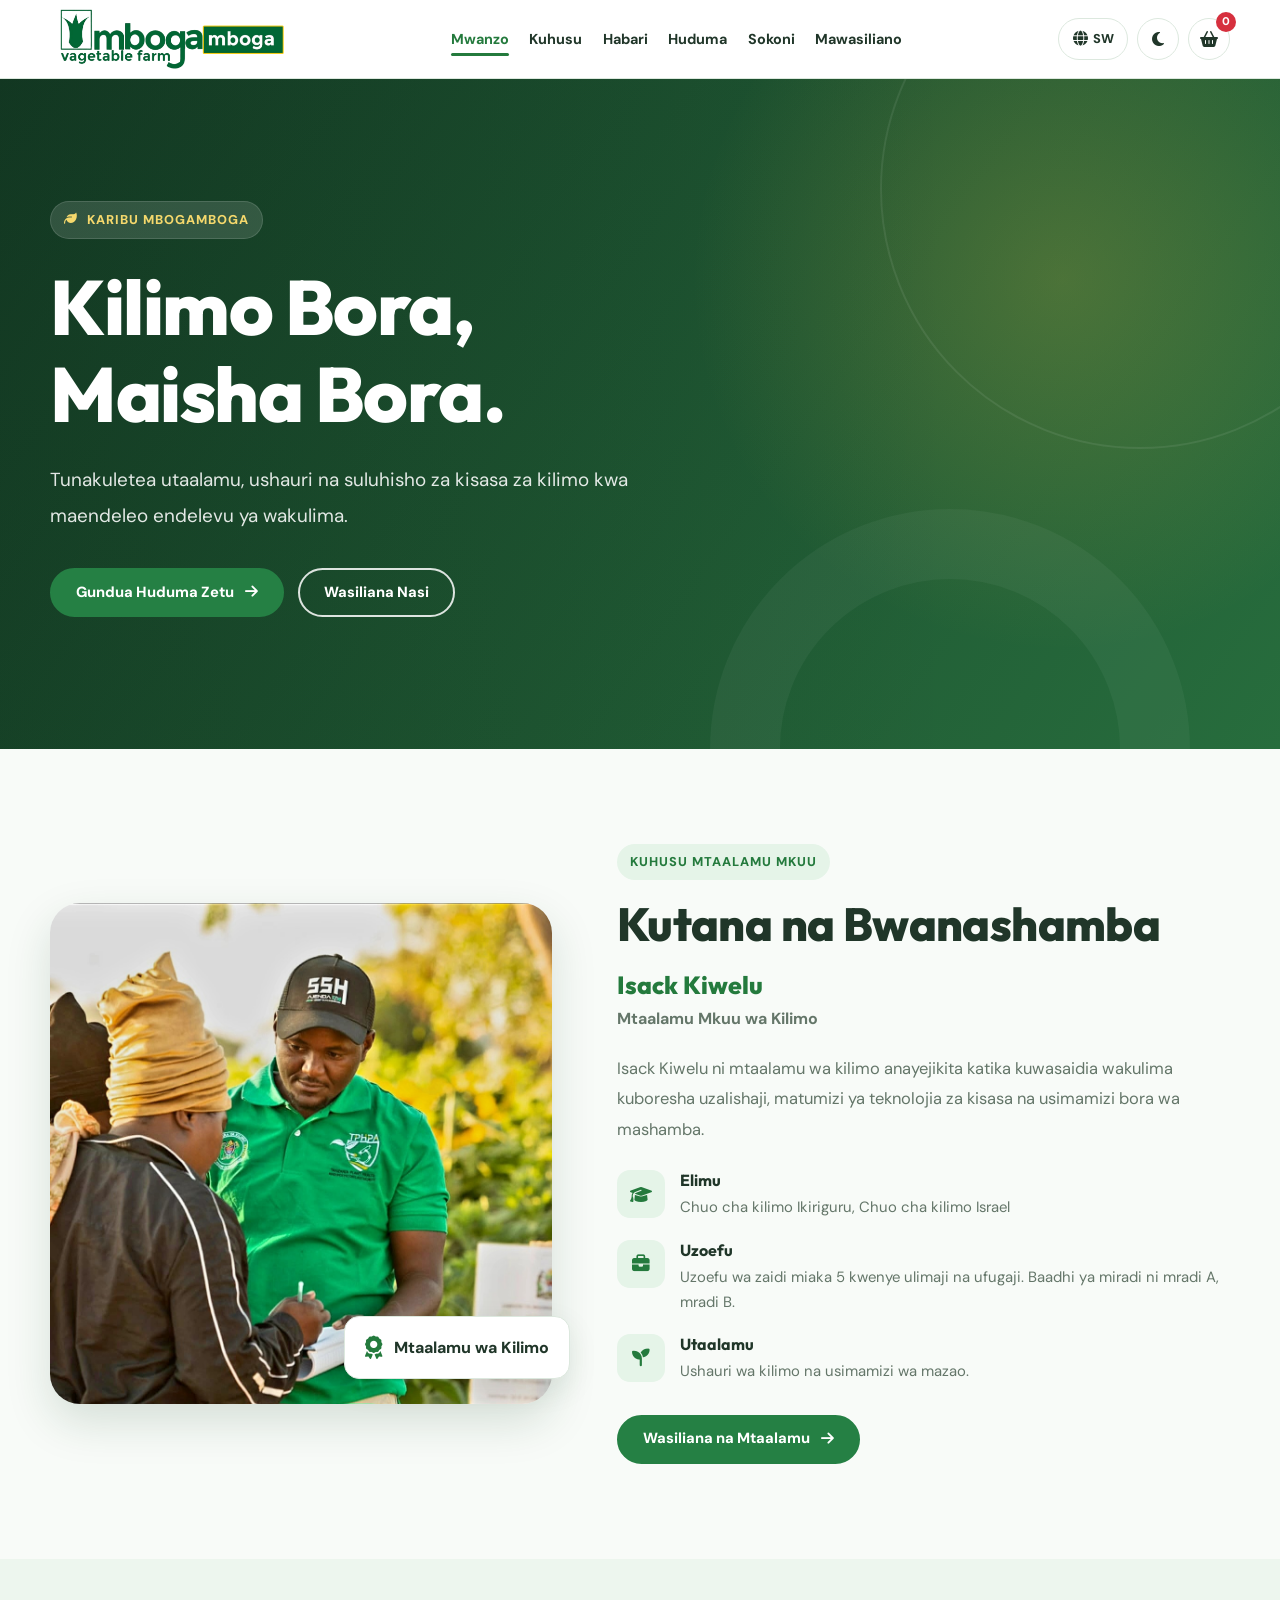
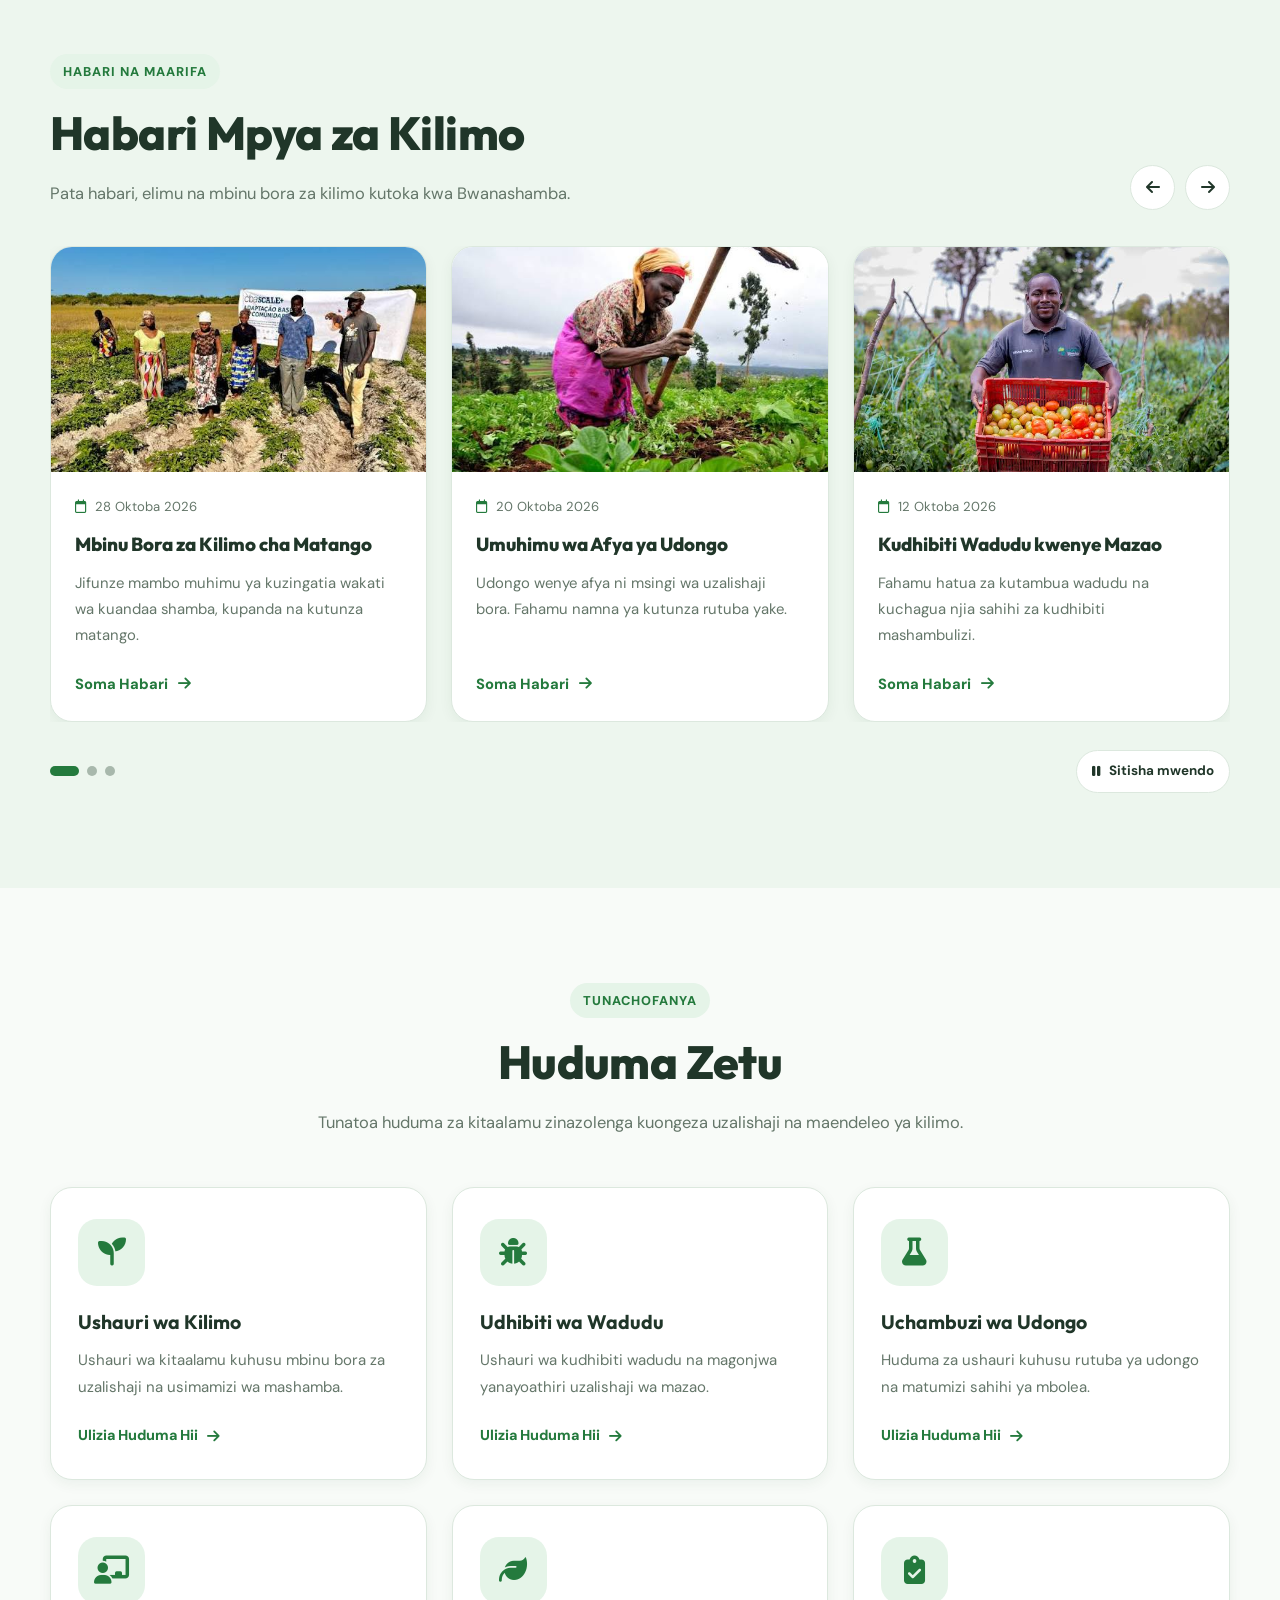
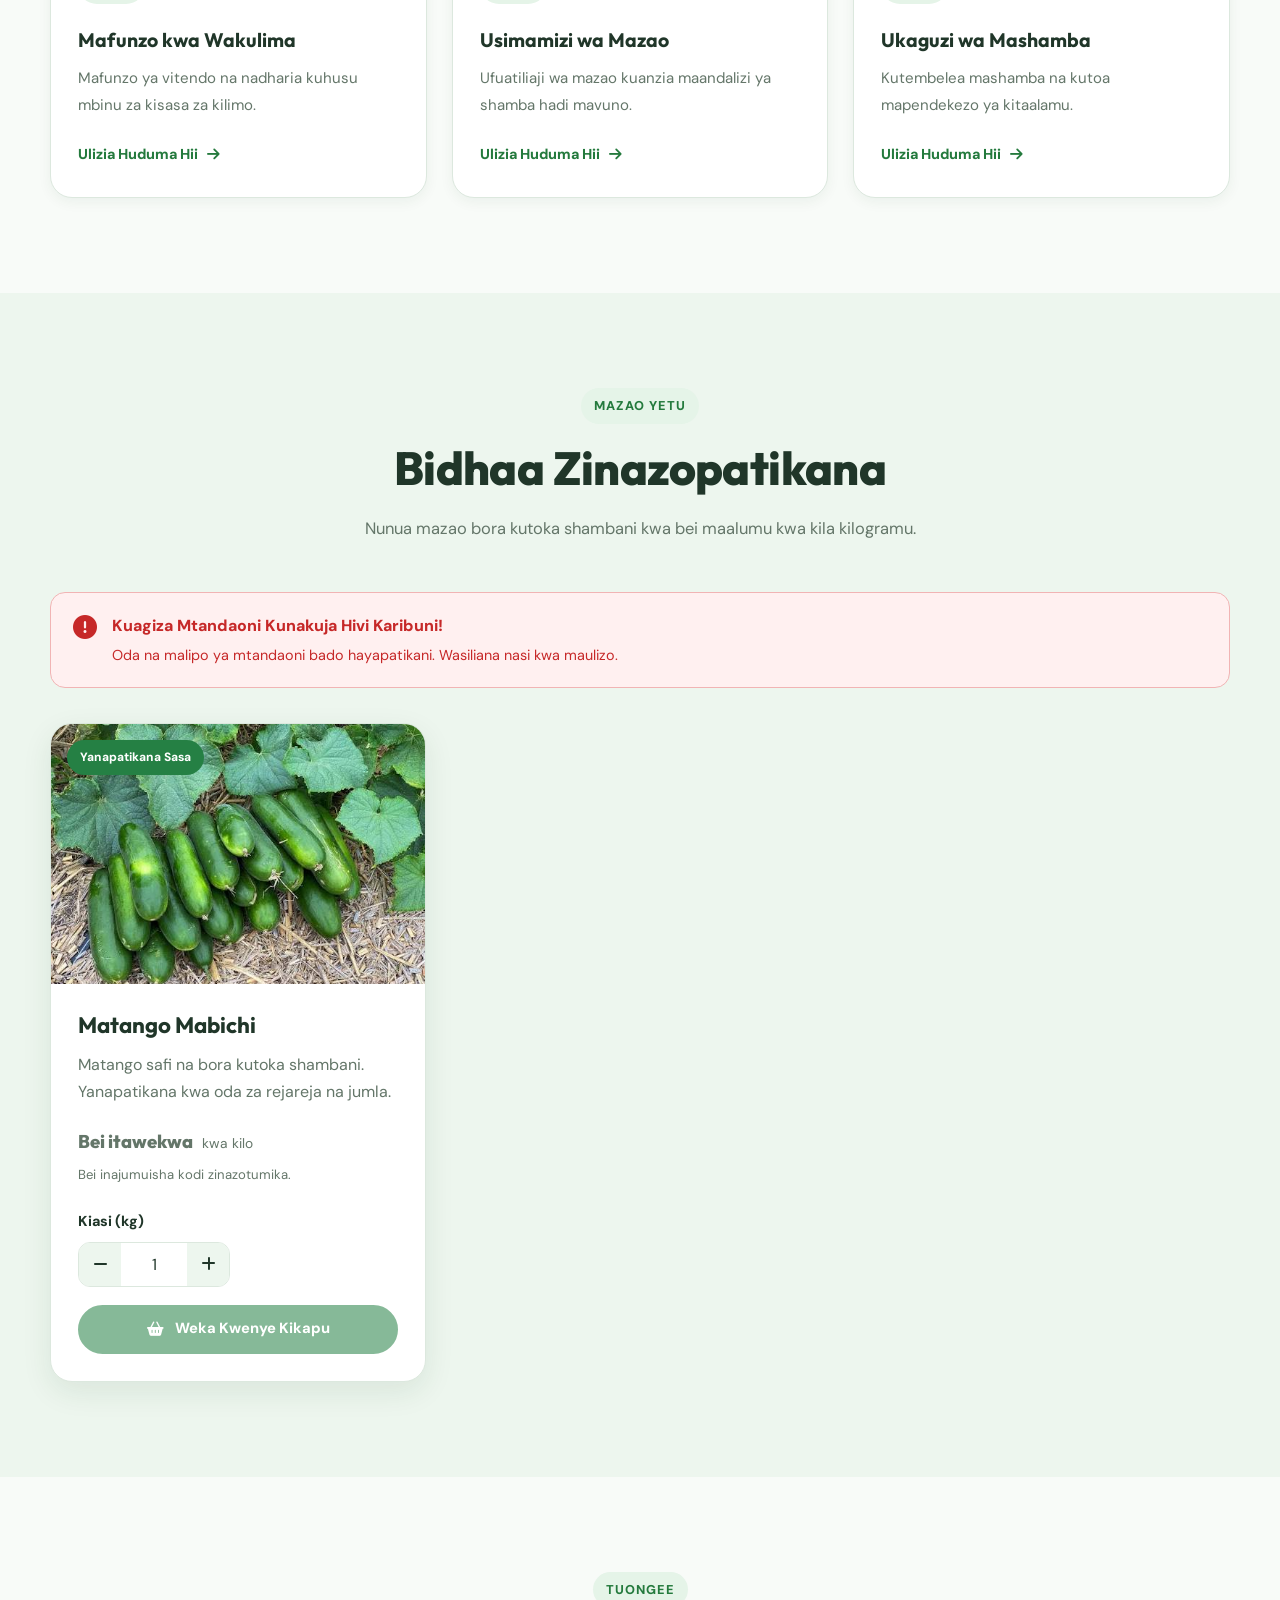
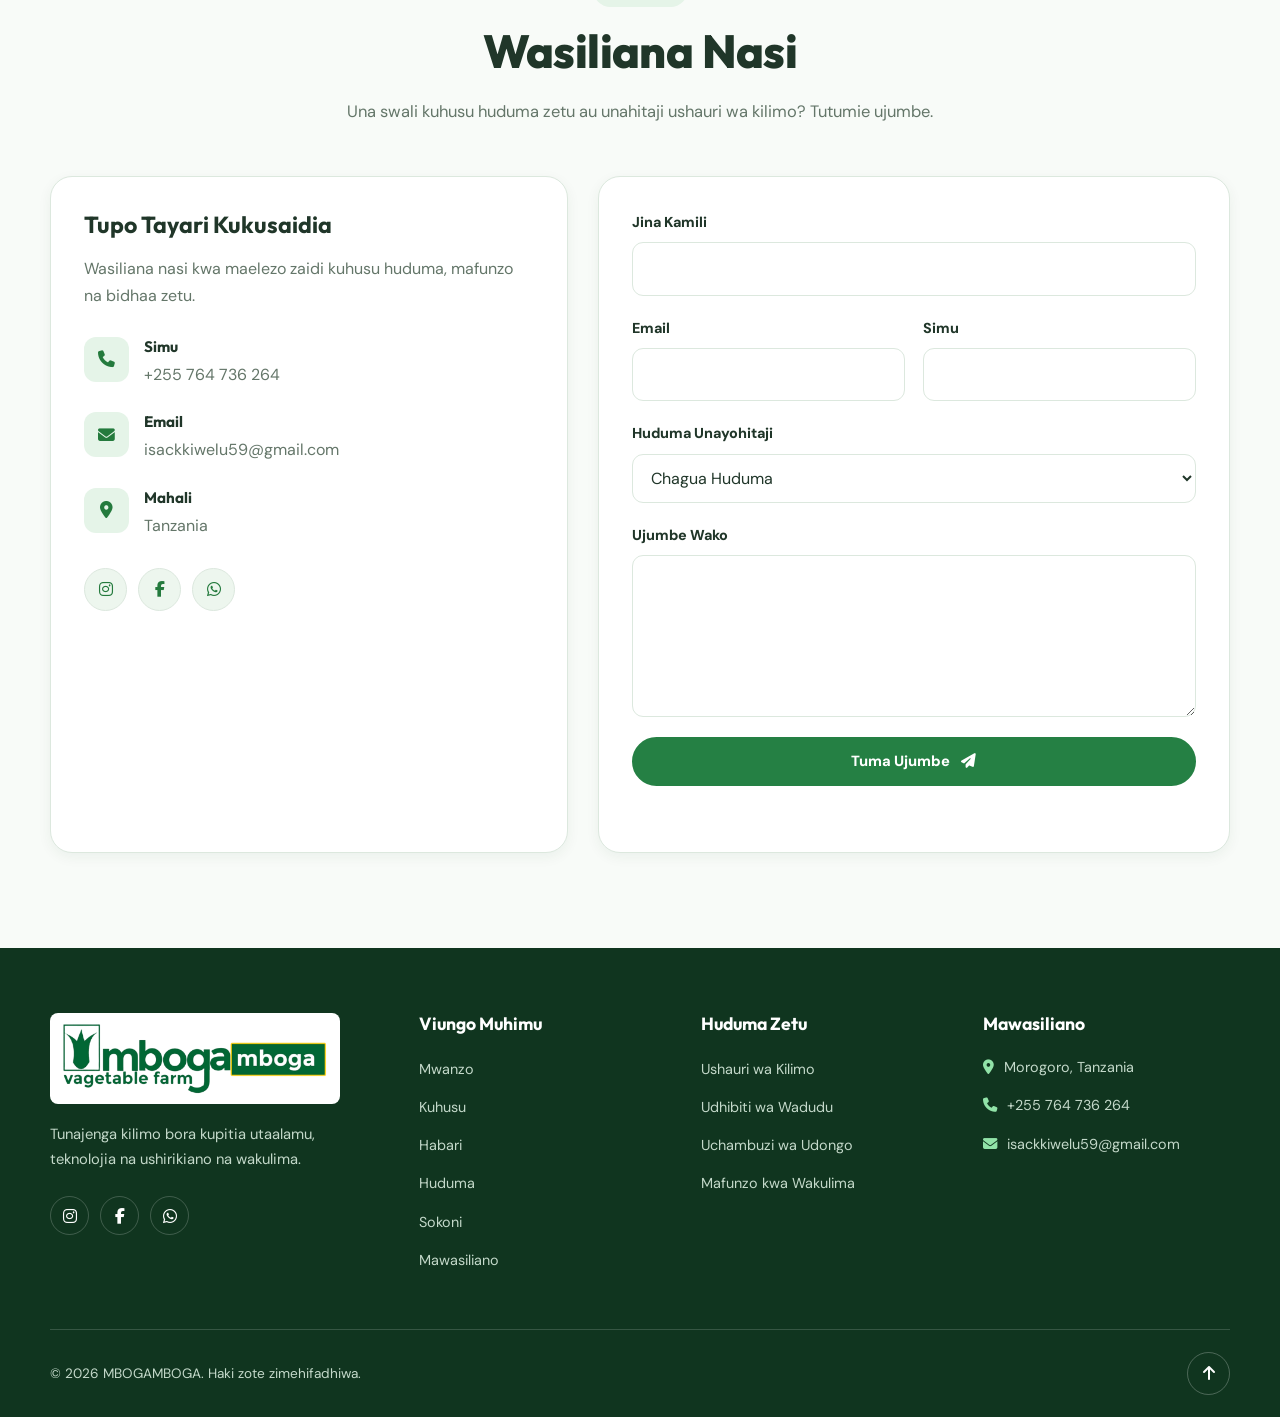
==== commit 75fb1a77: "updated contact links" ====
--- a/index.html
+++ b/index.html
@@ -32,11 +32,15 @@
   <header class="site-header" id="siteHeader">
     <div class="container nav-container">
 
-      <a href="#home" class="logo" aria-label="MBOGAMBOGA Home">
-        <span class="logo-icon">
-          <i class="fa-solid fa-seedling"></i>
-        </span>
-        <span>MBOGA<span class="logo-highlight">MBOGA</span></span>
+      <a href="#home" class="logo header-logo"
+        aria-label="MBOGAMBOGA - Go to Home">
+        <img
+          src="images/logo.png"
+          alt="MBOGAMBOGA Company Logo"
+          class="brand-logo"
+          width="180"
+          height="60"
+        >
       </a>
 
       <nav class="main-nav" id="mainNav" aria-label="Main Navigation">
@@ -107,7 +111,7 @@
 
           <span class="section-tag hero-tag">
             <i class="fa-solid fa-leaf"></i>
-            <span data-i18n="heroTag">Karibu Mbogamboga</span>
+            <span data-i18n="heroTag">Karibu Tukuhudumie</span>
           </span>
 
           <h1 data-i18n="heroTitle">
@@ -129,13 +133,8 @@
               <span data-i18n="contactUs">Wasiliana Nasi</span>
             </a>
           </div>
-
         </div>
       </div>
-
-      <a href="#about" class="hero-scroll" aria-label="Scroll Down">
-        <i class="fa-solid fa-arrow-down"></i>
-      </a>
     </section>
 
     <!-- ABOUT -->
@@ -623,7 +622,7 @@
               <i class="fa-solid fa-phone"></i>
               <div>
                 <h4 data-i18n="phoneLabel">Simu</h4>
-                <p>Namba itawekwa hapa</p>
+                <p>+255 764 736 264</p>
               </div>
             </div>
 
@@ -631,7 +630,7 @@
               <i class="fa-solid fa-envelope"></i>
               <div>
                 <h4>Email</h4>
-                <p>Barua pepe itawekwa hapa</p>
+                <p>isackkiwelu59@gmail.com</p>
               </div>
             </div>
 
@@ -639,12 +638,12 @@
               <i class="fa-solid fa-location-dot"></i>
               <div>
                 <h4 data-i18n="locationLabel">Mahali</h4>
-                <p data-i18n="locationValue">Tanzania</p>
+                <p data-i18n="locationValue">Morogoro, Tanzania</p>
               </div>
             </div>
 
             <div class="social-links">
-              <a href="#" class="social-link" aria-label="Instagram">
+              <a href="https://www.instagram.com/mbogamboga2024?vrfl=MWV2bGkzajNiaGJkMA==" target="_blank" class="social-link" aria-label="Instagram">
                 <i class="fa-brands fa-instagram"></i>
               </a>
 
@@ -652,7 +651,7 @@
                 <i class="fa-brands fa-facebook-f"></i>
               </a>
 
-              <a href="#" class="social-link" aria-label="WhatsApp">
+              <a href="https://wa.me/255764736264" target="_blank" class="social-link" aria-label="WhatsApp">
                 <i class="fa-brands fa-whatsapp"></i>
               </a>
             </div>
@@ -1016,9 +1015,16 @@
       <div class="footer-grid">
 
         <div class="footer-about">
-          <a href="#home" class="logo footer-logo">
-            <i class="fa-solid fa-seedling"></i>
-            <span>MBOGAMBOGA</span>
+          <a href="#home" class="logo footer-logo"
+            aria-label="MBOGAMBOGA - Back to Home">
+            <img
+              src="images/logo.png"
+              alt="MBOGAMBOGA Company Logo"
+              class="brand-logo"
+              width="180"
+              height="60"
+              loading="lazy"
+            >
           </a>
 
           <p data-i18n="footerDescription">
@@ -1027,7 +1033,7 @@
           </p>
 
           <div class="footer-socials">
-            <a href="#" aria-label="Instagram">
+            <a href="https://www.instagram.com/mbogamboga2024?vrfl=MWV2bGkzajNiaGJkMA==" target="_blank" aria-label="Instagram">
               <i class="fa-brands fa-instagram"></i>
             </a>
 
@@ -1035,7 +1041,7 @@
               <i class="fa-brands fa-facebook-f"></i>
             </a>
 
-            <a href="#" aria-label="WhatsApp">
+            <a href="https://wa.me/255764736264" target="_blank" aria-label="WhatsApp">
               <i class="fa-brands fa-whatsapp"></i>
             </a>
           </div>
@@ -1070,17 +1076,17 @@
 
           <p>
             <i class="fa-solid fa-location-dot"></i>
-            Tanzania
+            Morogoro, Tanzania
           </p>
 
           <p>
             <i class="fa-solid fa-phone"></i>
-            Namba itawekwa hapa
+            +255 764 736 264
           </p>
 
           <p>
             <i class="fa-solid fa-envelope"></i>
-            Barua pepe itawekwa hapa
+            isackkiwelu59@gmail.com
           </p>
         </div>
 
--- a/style.css
+++ b/style.css
@@ -2550,6 +2550,99 @@
   }
 }
 
+/* ==========================================
+   MBOGAMBOGA — PRECISE CROPPED LOGO
+   ========================================== */
+
+.header-logo,
+.footer-logo {
+  display: inline-flex;
+  align-items: center;
+  justify-content: center;
+  flex-shrink: 0;
+  width: fit-content;
+  max-width: 100%;
+  text-decoration: none;
+}
+
+/* Shared logo image */
+.header-logo .brand-logo,
+.footer-logo .brand-logo {
+  display: block;
+  width: 100%;
+  height: auto;
+  max-width: 100%;
+  object-fit: contain;
+}
+
+/* HEADER */
+.header-logo {
+  width: 245px;
+  padding: 5px 7px;
+  background: #ffffff;
+  border-radius: 7px;
+}
+
+.header-logo .brand-logo {
+  width: 231px;
+}
+
+/* FOOTER */
+.footer-logo {
+  width: 290px;
+  padding: 7px 9px;
+  background: #ffffff;
+  border-radius: 8px;
+}
+
+.footer-logo .brand-logo {
+  width: 272px;
+}
+
+/* Tablet */
+@media (max-width: 900px) {
+  .header-logo {
+    width: 205px;
+    padding: 4px 6px;
+  }
+
+  .header-logo .brand-logo {
+    width: 193px;
+  }
+}
+
+/* Mobile */
+@media (max-width: 650px) {
+  .header-logo {
+    width: 175px;
+    padding: 4px 5px;
+  }
+
+  .header-logo .brand-logo {
+    width: 165px;
+  }
+
+  .footer-logo {
+    width: 245px;
+    padding: 6px 8px;
+  }
+
+  .footer-logo .brand-logo {
+    width: 229px;
+  }
+}
+
+/* Very small phones */
+@media (max-width: 400px) {
+  .header-logo {
+    width: 150px;
+  }
+
+  .header-logo .brand-logo {
+    width: 140px;
+  }
+}
+
 /* ==========================================================
    END OF MBOGAMBOGA CSS
    ========================================================== */
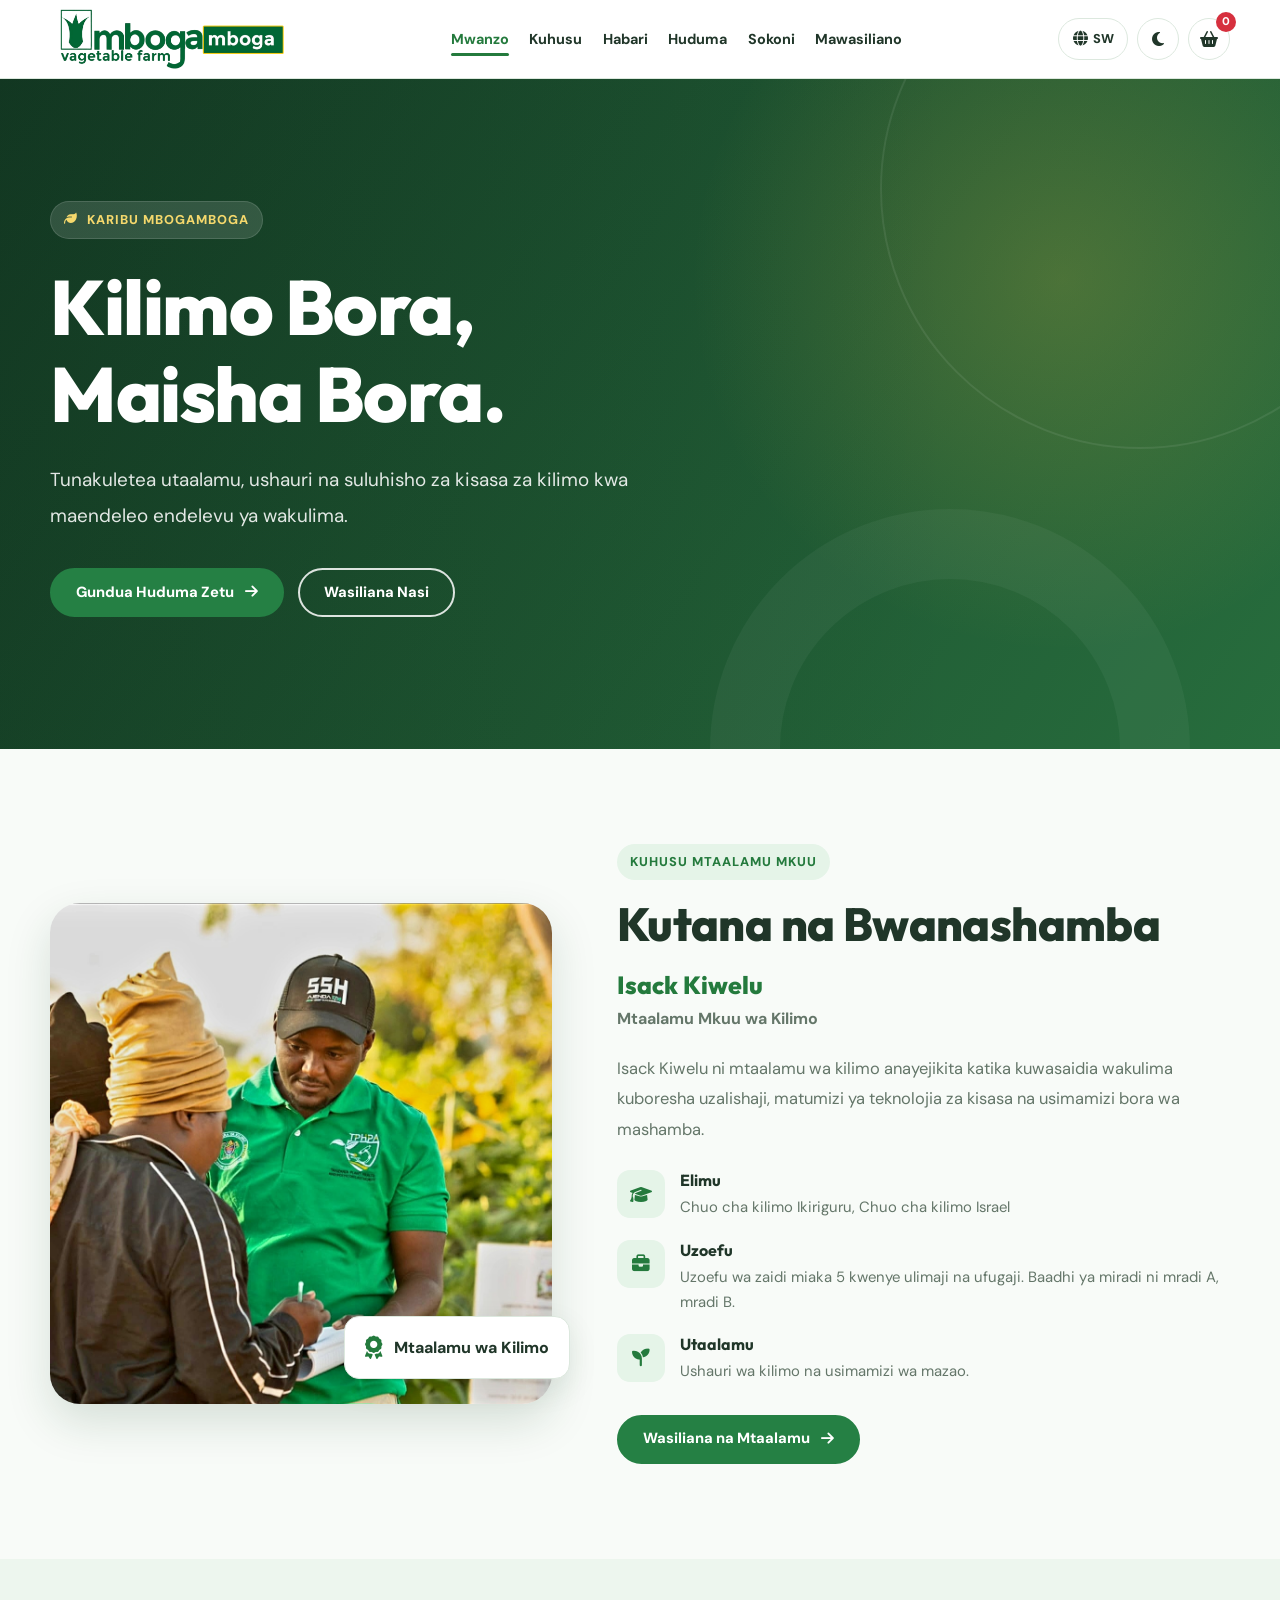
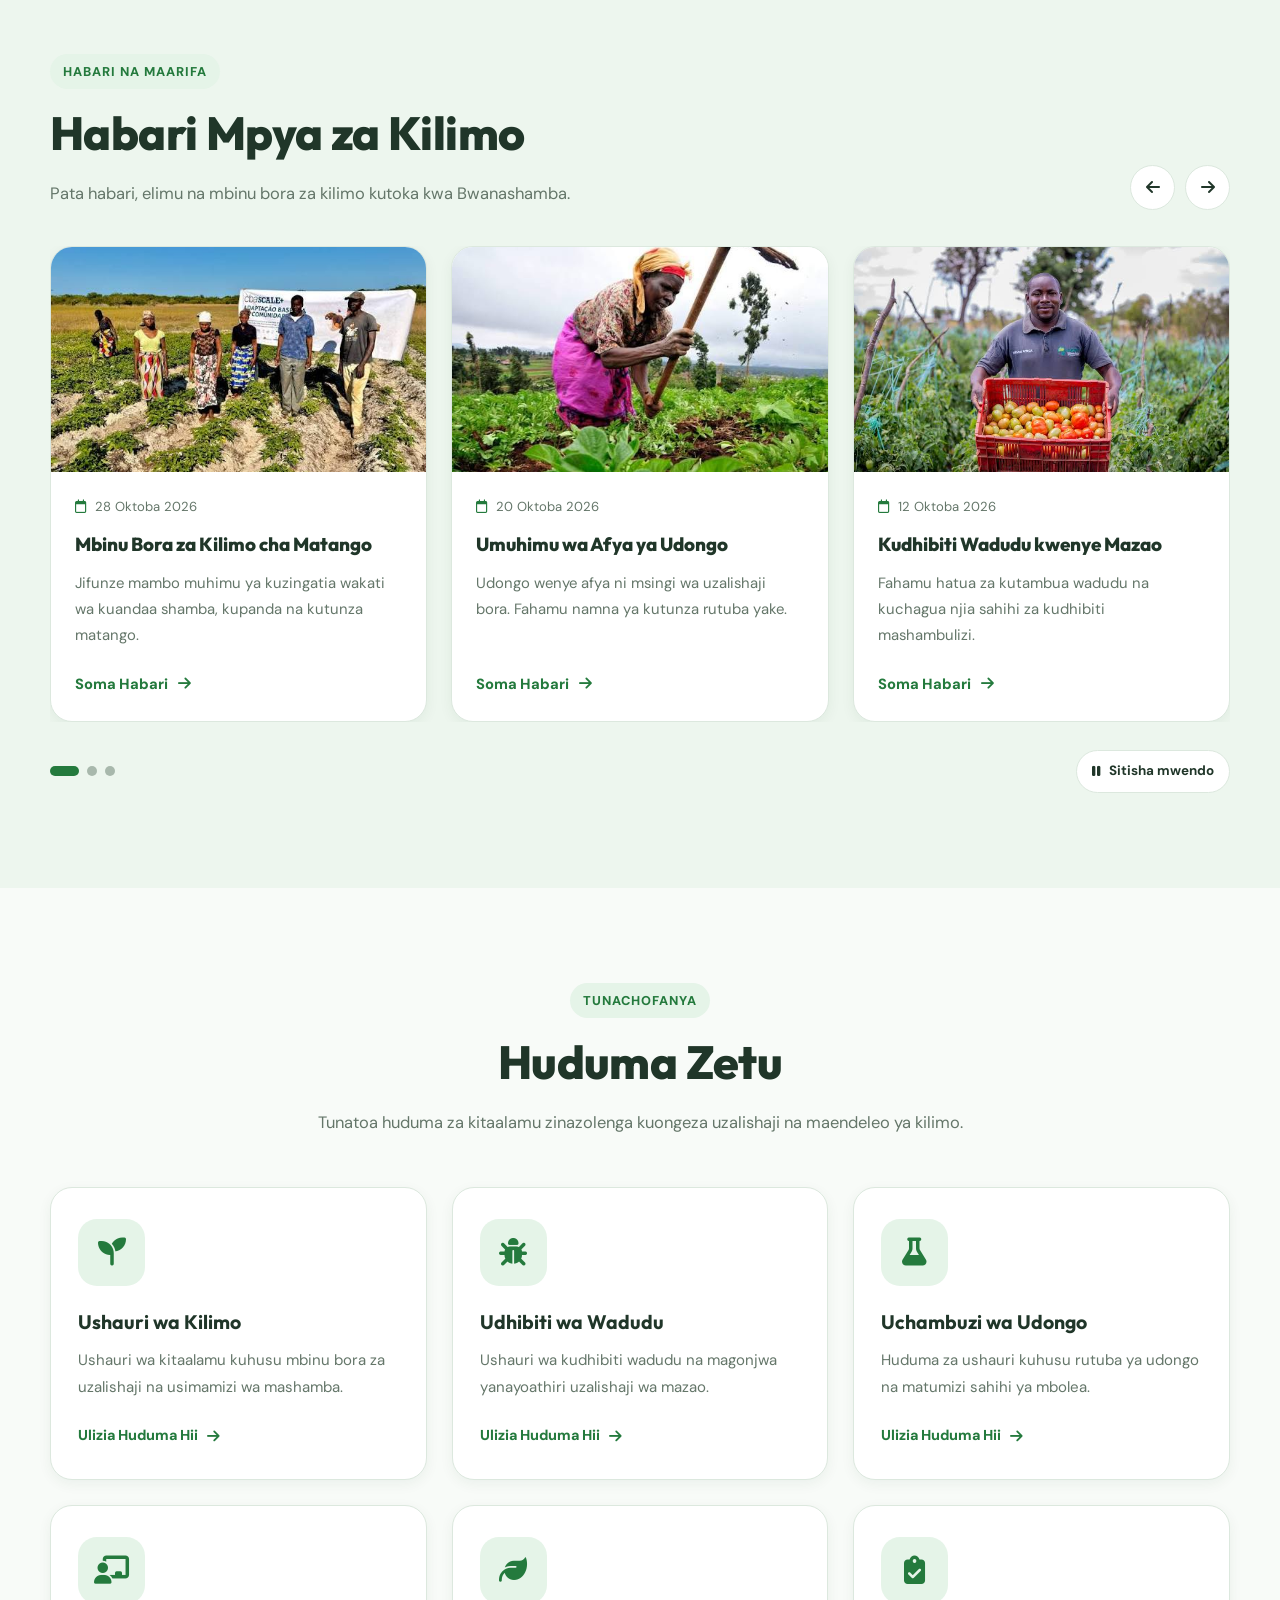
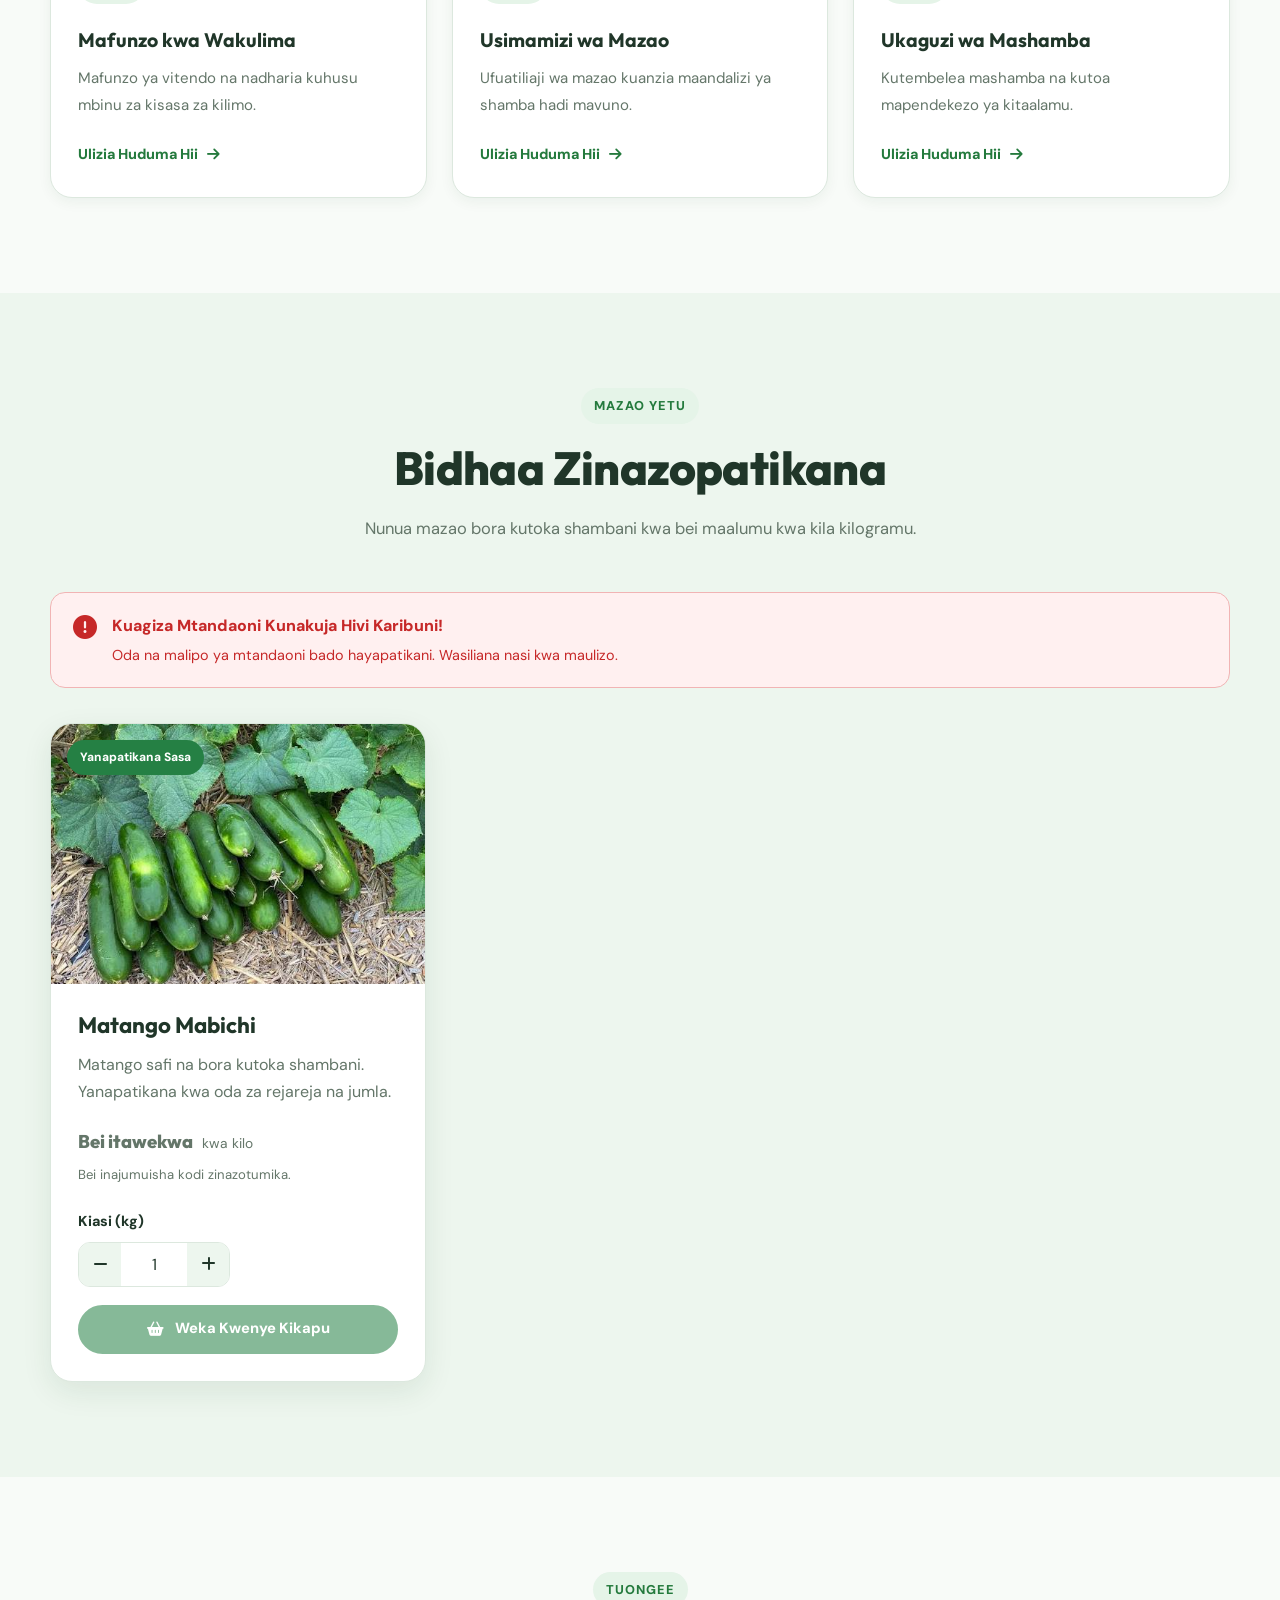
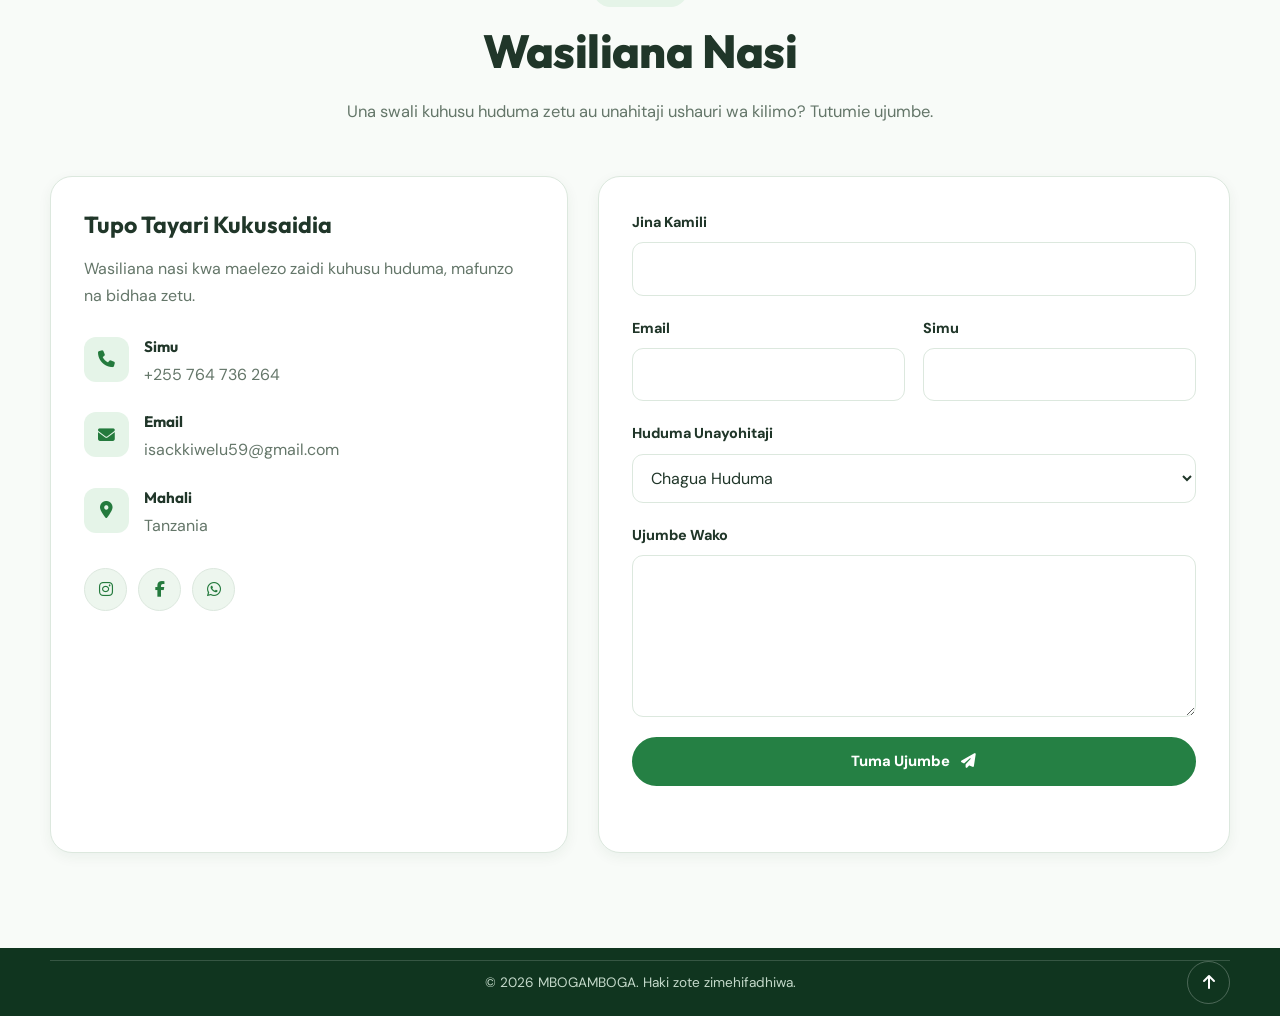
==== commit ba6b0e5a: "updated footer" ====
--- a/index.html
+++ b/index.html
@@ -1011,101 +1011,16 @@
   <!-- FOOTER -->
   <footer class="site-footer">
     <div class="container">
-
-      <div class="footer-grid">
-
-        <div class="footer-about">
-          <a href="#home" class="logo footer-logo"
-            aria-label="MBOGAMBOGA - Back to Home">
-            <img
-              src="images/logo.png"
-              alt="MBOGAMBOGA Company Logo"
-              class="brand-logo"
-              width="180"
-              height="60"
-              loading="lazy"
-            >
-          </a>
-
-          <p data-i18n="footerDescription">
-            Tunajenga kilimo bora kupitia utaalamu,
-            teknolojia na ushirikiano na wakulima.
-          </p>
-
-          <div class="footer-socials">
-            <a href="https://www.instagram.com/mbogamboga2024?vrfl=MWV2bGkzajNiaGJkMA==" target="_blank" aria-label="Instagram">
-              <i class="fa-brands fa-instagram"></i>
-            </a>
-
-            <a href="#" aria-label="Facebook">
-              <i class="fa-brands fa-facebook-f"></i>
-            </a>
-
-            <a href="https://wa.me/255764736264" target="_blank" aria-label="WhatsApp">
-              <i class="fa-brands fa-whatsapp"></i>
-            </a>
-          </div>
-        </div>
-
-        <div class="footer-links">
-          <h3 data-i18n="quickLinks">Viungo Muhimu</h3>
-
-          <ul>
-            <li><a href="#home" data-i18n="navHome">Mwanzo</a></li>
-            <li><a href="#about" data-i18n="navAbout">Kuhusu</a></li>
-            <li><a href="#blog" data-i18n="navBlog">Habari</a></li>
-            <li><a href="#services" data-i18n="navServices">Huduma</a></li>
-            <li><a href="#shop" data-i18n="navShop">Sokoni</a></li>
-            <li><a href="#contact" data-i18n="navContact">Mawasiliano</a></li>
-          </ul>
-        </div>
-
-        <div class="footer-links">
-          <h3 data-i18n="footerServices">Huduma Zetu</h3>
-
-          <ul>
-            <li><a href="#services" data-i18n="service1Title">Ushauri wa Kilimo</a></li>
-            <li><a href="#services" data-i18n="service2Title">Udhibiti wa Wadudu</a></li>
-            <li><a href="#services" data-i18n="service3Title">Uchambuzi wa Udongo</a></li>
-            <li><a href="#services" data-i18n="service4Title">Mafunzo kwa Wakulima</a></li>
-          </ul>
-        </div>
-
-        <div class="footer-contact">
-          <h3 data-i18n="navContact">Mawasiliano</h3>
-
-          <p>
-            <i class="fa-solid fa-location-dot"></i>
-            Morogoro, Tanzania
-          </p>
-
-          <p>
-            <i class="fa-solid fa-phone"></i>
-            +255 764 736 264
-          </p>
-
-          <p>
-            <i class="fa-solid fa-envelope"></i>
-            isackkiwelu59@gmail.com
-          </p>
-        </div>
-
-      </div>
-
       <div class="footer-bottom">
         <p>
-          &copy; <span id="currentYear">2026</span>
-          MBOGAMBOGA.
-          <span data-i18n="rightsReserved">
-            Haki zote zimehifadhiwa.
-          </span>
+          &copy; <span id="currentYear">2026</span> MBOGAMBOGA.
+          <span data-i18n="rightsReserved">Haki zote zimehifadhiwa.</span>
         </p>
 
         <a href="#home" class="back-to-top" aria-label="Back to Top">
           <i class="fa-solid fa-arrow-up"></i>
         </a>
       </div>
-
     </div>
   </footer>
 
--- a/style.css
+++ b/style.css
@@ -1432,8 +1432,7 @@
   overflow-wrap: anywhere;
 }
 
-.social-links,
-.footer-socials {
+.social-links {
   display: flex;
   align-items: center;
   flex-wrap: wrap;
@@ -1864,117 +1863,30 @@
    ========================================================== */
 
 .site-footer {
-  padding: 65px 0 22px;
+  padding: 12px 0;
   background: #10351f;
   color: #eaf4ed;
 }
 
-.footer-grid {
+.footer-bottom {
   display: grid;
-  grid-template-columns: 1.35fr 1fr 1fr 1fr;
-  gap: 35px;
-}
-
-.footer-logo {
-  margin-bottom: 18px;
-  color: #ffffff;
-}
-
-.footer-logo i {
-  color: #91e3a8;
-}
-
-.footer-about > p {
-  max-width: 340px;
-  margin-bottom: 24px;
-
-  color: #c4d9ca;
-  font-size: 0.92rem;
-}
-
-.footer-socials a {
-  display: grid;
-  place-items: center;
-
-  width: 39px;
-  height: 39px;
-
-  border: 1px solid rgba(255, 255, 255, 0.2);
-  border-radius: 50%;
-
-  color: #ffffff;
-
-  transition:
-    background-color var(--ease),
-    color var(--ease);
-}
-
-.footer-socials a:hover {
-  background: var(--yellow);
-  color: #10351f;
-}
-
-.footer-links h3,
-.footer-contact h3 {
-  margin-bottom: 20px;
-  color: #ffffff;
-  font-size: 1.1rem;
-}
-
-.footer-links ul {
-  padding: 0;
-  list-style: none;
-}
-
-.footer-links li {
-  margin-bottom: 11px;
-}
-
-.footer-links a {
-  color: #c4d9ca;
-  font-size: 0.9rem;
-
-  transition: color var(--ease);
-}
-
-.footer-links a:hover {
-  color: var(--yellow);
-}
-
-.footer-contact p {
-  display: flex;
-  align-items: flex-start;
-  gap: 10px;
-
-  margin-bottom: 14px;
-
-  color: #c4d9ca;
-  font-size: 0.9rem;
-}
-
-.footer-contact i {
-  margin-top: 5px;
-  color: #91e3a8;
-}
-
-.footer-bottom {
-  display: flex;
-  align-items: center;
-  justify-content: space-between;
-  gap: 20px;
-
-  margin-top: 45px;
-  padding-top: 22px;
-
+  grid-template-columns: 1fr auto 1fr;
+  align-items: center;
+  min-height: 43px;
   border-top: 1px solid rgba(255, 255, 255, 0.16);
 }
 
 .footer-bottom p {
+  grid-column: 2;
   color: #c4d9ca;
   font-size: 0.85rem;
+  text-align: center;
+  white-space: nowrap;
 }
 
 .back-to-top {
+  grid-column: 3;
+  justify-self: end;
   display: grid;
   place-items: center;
 
@@ -2192,10 +2104,6 @@
   .services-grid {
     gap: 18px;
   }
-
-  .footer-grid {
-    gap: 25px;
-  }
 }
 
 @media (max-width: 950px) {
@@ -2217,10 +2125,6 @@
 
   .blog-card {
     flex-basis: calc((100% - 24px) / 2);
-  }
-
-  .footer-grid {
-    grid-template-columns: repeat(2, minmax(0, 1fr));
   }
 }
 
@@ -2408,14 +2312,6 @@
   .form-row {
     grid-template-columns: 1fr;
     gap: 0;
-  }
-
-  .footer-grid {
-    grid-template-columns: 1fr;
-  }
-
-  .footer-bottom {
-    align-items: flex-start;
   }
 
   .article-page {
@@ -2554,8 +2450,7 @@
    MBOGAMBOGA — PRECISE CROPPED LOGO
    ========================================== */
 
-.header-logo,
-.footer-logo {
+.header-logo {
   display: inline-flex;
   align-items: center;
   justify-content: center;
@@ -2566,8 +2461,7 @@
 }
 
 /* Shared logo image */
-.header-logo .brand-logo,
-.footer-logo .brand-logo {
+.header-logo .brand-logo {
   display: block;
   width: 100%;
   height: auto;
@@ -2587,18 +2481,6 @@
   width: 231px;
 }
 
-/* FOOTER */
-.footer-logo {
-  width: 290px;
-  padding: 7px 9px;
-  background: #ffffff;
-  border-radius: 8px;
-}
-
-.footer-logo .brand-logo {
-  width: 272px;
-}
-
 /* Tablet */
 @media (max-width: 900px) {
   .header-logo {
@@ -2621,15 +2503,6 @@
   .header-logo .brand-logo {
     width: 165px;
   }
-
-  .footer-logo {
-    width: 245px;
-    padding: 6px 8px;
-  }
-
-  .footer-logo .brand-logo {
-    width: 229px;
-  }
 }
 
 /* Very small phones */
